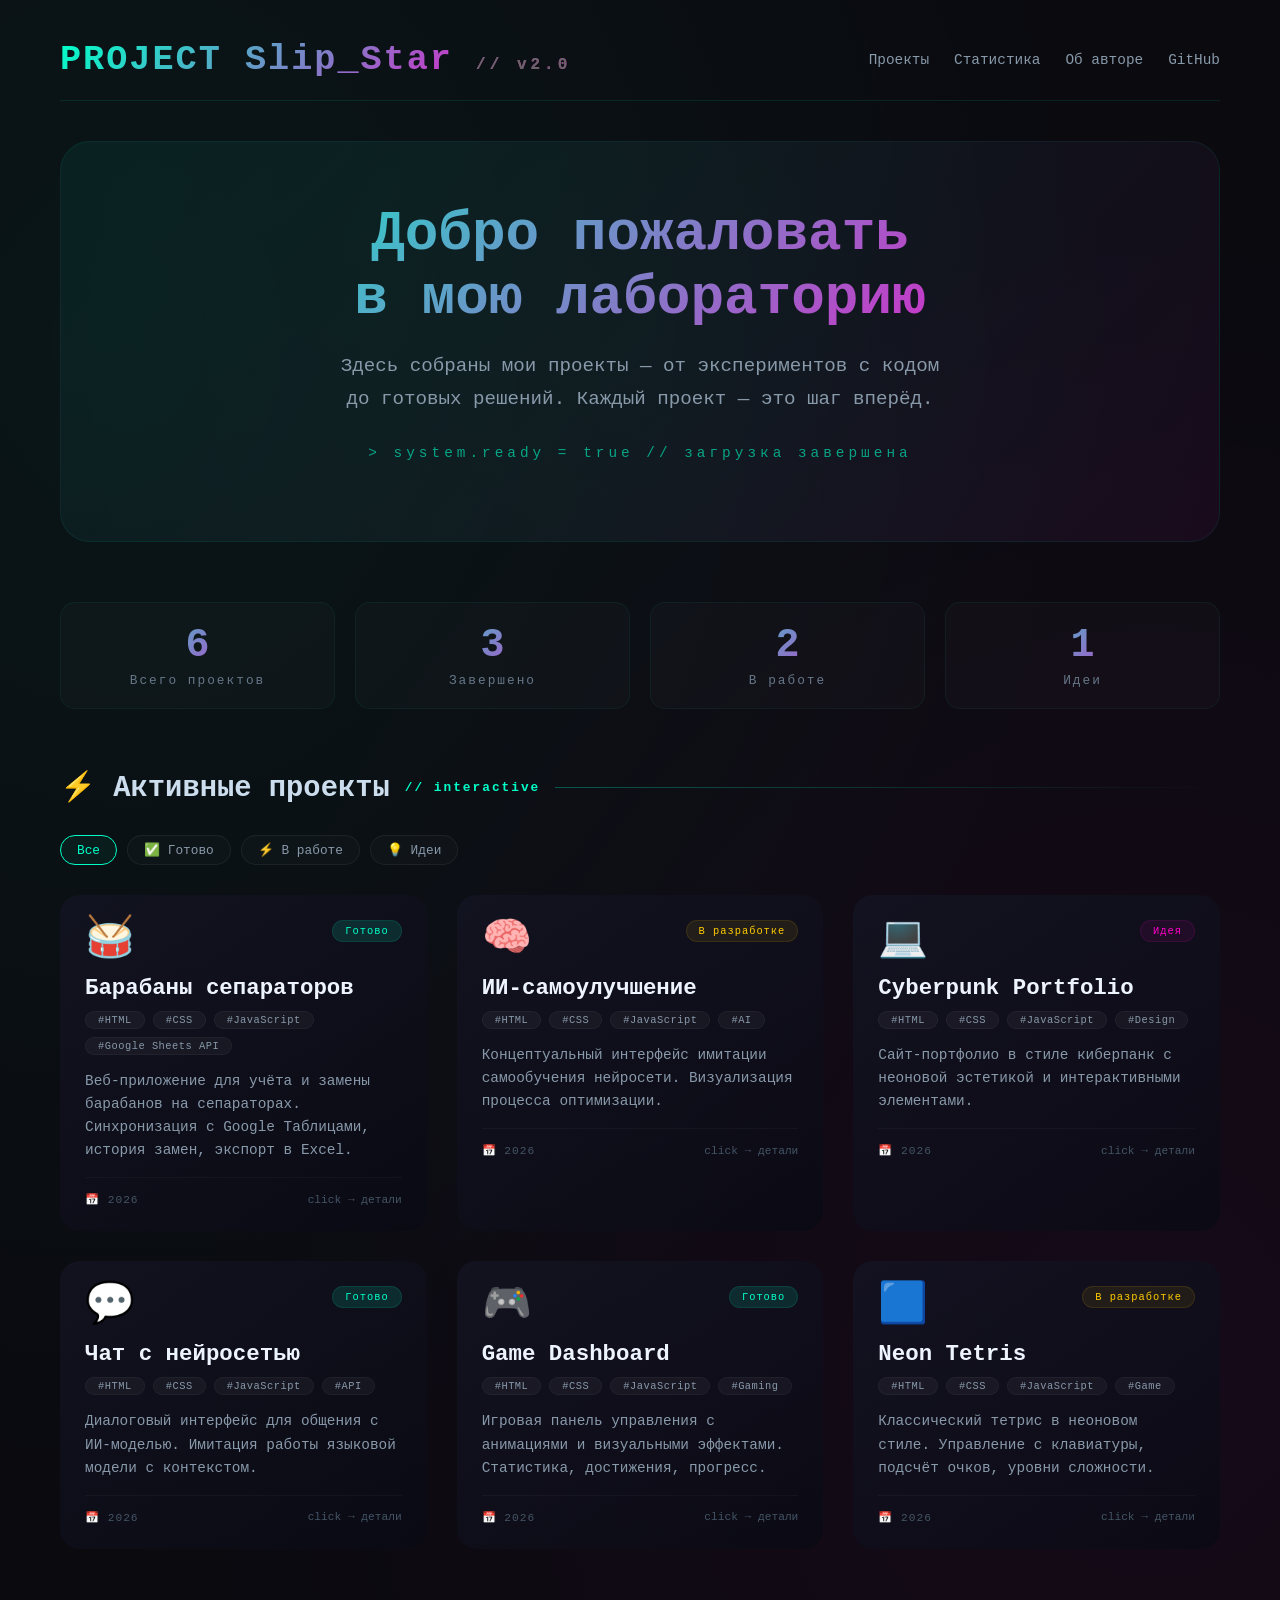
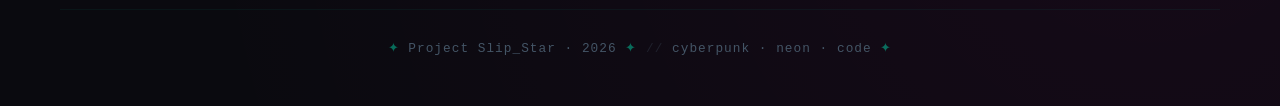
==== index.html @ 99666a61 "Project" ====
<!DOCTYPE html>
<html lang="ru">
<head>
    <meta charset="UTF-8">
    <meta name="viewport" content="width=device-width, initial-scale=1.0">
    <title>Project Slip_Star</title>
    <link rel="stylesheet" href="style.css">
</head>
<body>

    <div class="container">
        <!-- ===== ШАПКА ===== -->
        <header class="header">
            <div class="logo">
                PROJECT Slip_Star
                <span>// v2.0</span>
            </div>
            <nav class="nav">
                <a href="#projects">Проекты</a>
                <a href="#stats">Статистика</a>
                <a href="about.html">Об авторе</a>
                <a href="https://github.com/DmitryErosh" target="_blank" rel="noopener noreferrer">GitHub</a>
            </nav>
        </header>

        <!-- ===== ГЕРОЙ ===== -->
        <section class="hero">
            <h1>Добро пожаловать<br>в мою лабораторию</h1>
            <p>Здесь собраны мои проекты — от экспериментов с кодом до готовых решений. Каждый проект — это шаг вперёд.</p>
            <div class="glitch-text">system.ready = true // загрузка завершена</div>
        </section>

        <!-- ===== СТАТИСТИКА ===== -->
        <div class="stats" id="stats">
            <div class="stat-item">
                <div class="number" id="projectCount">0</div>
                <div class="label">Всего проектов</div>
            </div>
            <div class="stat-item">
                <div class="number" id="doneCount">0</div>
                <div class="label">Завершено</div>
            </div>
            <div class="stat-item">
                <div class="number" id="wipCount">0</div>
                <div class="label">В работе</div>
            </div>
            <div class="stat-item">
                <div class="number" id="ideaCount">0</div>
                <div class="label">Идеи</div>
            </div>
        </div>

        <!-- ===== ПРОЕКТЫ ===== -->
        <div id="projects">
            <h2 class="section-title">
                <span>⚡ Активные проекты</span>
                <span class="accent">// interactive</span>
            </h2>

            <!-- ===== ФИЛЬТРЫ ===== -->
            <div class="filters" id="filterContainer">
                <button class="filter-btn active" data-filter="all">Все</button>
                <button class="filter-btn" data-filter="done">✅ Готово</button>
                <button class="filter-btn" data-filter="wip">⚡ В работе</button>
                <button class="filter-btn" data-filter="idea">💡 Идеи</button>
            </div>

            <div class="projects-grid" id="projectsGrid">
                <!-- Карточки будут сгенерированы через JavaScript -->
            </div>
        </div>

        <!-- ===== ПОДВАЛ ===== -->
        <footer class="footer">
            <p>
                <span class="glow">✦</span> Project Slip_Star · 2026 
                <span class="glow">✦</span> 
                <span style="opacity:0.3;">//</span> 
                cyberpunk · neon · code 
                <span class="glow">✦</span>
            </p>
        </footer>
    </div>

    <!-- ===== МОДАЛЬНОЕ ОКНО ===== -->
    <div class="modal-overlay" id="modalOverlay">
        <div class="modal-box" role="dialog" aria-modal="true" aria-labelledby="modalTitle" aria-describedby="modalDesc">
            <button class="close-btn" id="modalCloseBtn" aria-label="Закрыть">✕</button>
            <div class="modal-icon" id="modalIcon">🚀</div>
            <h2 id="modalTitle">Название проекта</h2>
            <div class="modal-desc" id="modalDesc">Описание проекта</div>
            <div class="modal-details" id="modalDetails">
                <div class="detail-row"><span class="label">Статус</span><span class="value" id="modalStatus">—</span></div>
                <div class="detail-row"><span class="label">Теги</span><span class="value" id="modalTags">—</span></div>
                <div class="detail-row"><span class="label">Дата</span><span class="value" id="modalDate">—</span></div>
            </div>
            <a href="#" class="modal-link disabled" id="modalLink" aria-disabled="true">В разработке →</a>
        </div>
    </div>

    <script>
        // ===== ДАННЫЕ ПРОЕКТОВ =====
        const projects = [{
            id: 1,
            title: "Барабаны сепараторов",
            icon: "🥁",
            status: "done",
            statusText: "Готово",
            tags: ["HTML", "CSS", "JavaScript", "Google Sheets API"],
            desc: "Веб-приложение для учёта и замены барабанов на сепараторах. Синхронизация с Google Таблицами, история замен, экспорт в Excel.",
            fullDesc: "Полноценное приложение для промышленного учёта. Автоматическая синхронизация с облачным хранилищем, удобный интерфейс для замены комплектующих, ведение истории всех операций. Подходит для использования на производстве.",
            date: "2026",
            link: "https://dmitryerosh.github.io/Seporator/"
        }, {
            id: 2,
            title: "ИИ-самоулучшение",
            icon: "🧠",
            status: "wip",
            statusText: "В разработке",
            tags: ["HTML", "CSS", "JavaScript", "AI"],
            desc: "Концептуальный интерфейс имитации самообучения нейросети. Визуализация процесса оптимизации.",
            fullDesc: "Демонстрационный проект, показывающий, как может выглядеть интерфейс для самообучающейся системы. Включает визуализацию метрик, лог событий и имитацию циклов улучшения.",
            date: "2026",
            link: "#"
        }, {
            id: 3,
            title: "Cyberpunk Portfolio",
            icon: "💻",
            status: "idea",
            statusText: "Идея",
            tags: ["HTML", "CSS", "JavaScript", "Design"],
            desc: "Сайт-портфолио в стиле киберпанк с неоновой эстетикой и интерактивными элементами.",
            fullDesc: "Экспериментальный дизайн-проект. Сочетание тёмной темы, неоновых градиентов, анимированных элементов и игровой эстетики. Исследование возможностей CSS и анимаций.",
            date: "2026",
            link: "#"
        }, {
            id: 4,
            title: "Чат с нейросетью",
            icon: "💬",
            status: "done",
            statusText: "Готово",
            tags: ["HTML", "CSS", "JavaScript", "API"],
            desc: "Диалоговый интерфейс для общения с ИИ-моделью. Имитация работы языковой модели с контекстом.",
            fullDesc: "Интерактивный чат, который имитирует работу языковой модели. Учитывает контекст диалога, имеет стильный интерфейс и визуализацию процесса 'мышления' нейросети.",
            date: "2026",
            link: "#"
        }, {
            id: 5,
            title: "Game Dashboard",
            icon: "🎮",
            status: "done",
            statusText: "Готово",
            tags: ["HTML", "CSS", "JavaScript", "Gaming"],
            desc: "Игровая панель управления с анимациями и визуальными эффектами. Статистика, достижения, прогресс.",
            fullDesc: "Проект по созданию красивого игрового дашборда. Включает анимированные графики, виджеты достижений, систему уровней и визуальные эффекты. Планируется интеграция с игровыми API. На базе ИИ.",
            date: "2026",
            link: "game.html"
        }, {
            id: 6,
            title: "Neon Tetris",
            icon: "🟦",
            status: "wip",
            statusText: "В разработке",
            tags: ["HTML", "CSS", "JavaScript", "Game"],
            desc: "Классический тетрис в неоновом стиле. Управление с клавиатуры, подсчёт очков, уровни сложности.",
            fullDesc: "Переосмысление классической игры в стиле киберпанк. Неоновая графика, пульсирующие блоки, динамическая подсветка. Игра включает систему очков, уровни сложности и сохранение рекордов.",
            date: "2026",
            link: "#"
        }];

        // ===== ПОЛУЧАЕМ ВСЕ ТЕГИ =====
        const allTags = [...new Set(projects.flatMap(p => p.tags))];

        // ===== СОСТОЯНИЕ СТАТИСТИКИ =====
        function updateStats() {
            const total = projects.length;
            const done = projects.filter(p => p.status === 'done').length;
            const wip = projects.filter(p => p.status === 'wip').length;
            const idea = projects.filter(p => p.status === 'idea').length;

            document.getElementById('projectCount').textContent = total;
            document.getElementById('doneCount').textContent = done;
            document.getElementById('wipCount').textContent = wip;
            document.getElementById('ideaCount').textContent = idea;
        }

        // ===== ФИЛЬТРАЦИЯ =====
        let currentFilter = 'all';

        function filterProjects(filter) {
            currentFilter = filter;
            
            // Обновляем активную кнопку
            document.querySelectorAll('.filter-btn').forEach(btn => {
                btn.classList.toggle('active', btn.dataset.filter === filter);
            });

            // Показываем/скрываем карточки с анимацией
            const cards = document.querySelectorAll('.project-card');
            cards.forEach((card, index) => {
                const projectId = parseInt(card.dataset.id);
                const project = projects.find(p => p.id === projectId);
                
                if (!project) return;

                const matches = filter === 'all' || project.status === filter;
                
                if (matches) {
                    card.style.display = 'block';
                    // Добавляем задержку для последовательной анимации
                    setTimeout(() => {
                        card.classList.add('visible');
                    }, index * 50);
                } else {
                    card.classList.remove('visible');
                    card.style.display = 'none';
                }
            });
        }

        // ===== РЕНДЕР КАРТОЧЕК =====
        function renderProjects() {
            const grid = document.getElementById('projectsGrid');
            grid.innerHTML = '';

            projects.forEach(project => {
                const card = document.createElement('div');
                card.className = 'project-card';
                card.dataset.id = project.id;

                const statusClass = project.status === 'done' ? 'done' : 
                                   project.status === 'wip' ? 'wip' : 'idea';

                card.innerHTML = `
                    <div class="card-header">
                        <span class="project-icon">${project.icon}</span>
                        <span class="project-status ${statusClass}">${project.statusText}</span>
                    </div>
                    <h3>${project.title}</h3>
                    <div class="project-tags">
                        ${project.tags.map(tag => `<span class="tag">#${tag}</span>`).join('')}
                    </div>
                    <p>${project.desc}</p>
                    <div class="card-footer">
                        <span class="project-date">📅 ${project.date}</span>
                        <span style="color:#445566; font-size:0.7rem;">click → детали</span>
                    </div>
                `;

                card.addEventListener('click', () => openModal(project.id));

                grid.appendChild(card);
            });

            // Применяем фильтр после рендера
            filterProjects('all');
        }

        // ===== АНИМАЦИЯ ПРИ ПРОКРУТКЕ (Intersection Observer) =====
        function setupIntersectionObserver() {
            const cards = document.querySelectorAll('.project-card');
            
            const observer = new IntersectionObserver((entries) => {
                entries.forEach(entry => {
                    if (entry.isIntersecting) {
                        entry.target.classList.add('visible');
                    }
                });
            }, {
                threshold: 0.1,
                rootMargin: '0px 0px -50px 0px'
            });

            cards.forEach(card => {
                observer.observe(card);
            });
        }

        // ===== МОДАЛЬНОЕ ОКНО =====
        function openModal(id) {
            const project = projects.find(p => p.id === id);
            if (!project) return;

            document.getElementById('modalIcon').textContent = project.icon;
            document.getElementById('modalTitle').textContent = project.title;
            document.getElementById('modalDesc').textContent = project.fullDesc || project.desc;
            document.getElementById('modalStatus').textContent = project.statusText;
            document.getElementById('modalTags').textContent = project.tags.join(' · ');
            document.getElementById('modalDate').textContent = project.date;
            document.getElementById('modalLink').href = project.link;
            document.getElementById('modalLink').textContent = project.link !== '#' ? 'Посмотреть проект →' : 'В разработке →';
            document.getElementById('modalLink').classList.toggle('disabled', project.link === '#');

            document.getElementById('modalOverlay').classList.add('active');
            document.body.style.overflow = 'hidden';
        }

        function closeModal() {
            document.getElementById('modalOverlay').classList.remove('active');
            document.body.style.overflow = '';
        }

        // ===== СОБЫТИЯ =====
        document.getElementById('modalCloseBtn').addEventListener('click', closeModal);
        document.getElementById('modalOverlay').addEventListener('click', (e) => {
            if (e.target === document.getElementById('modalOverlay')) {
                closeModal();
            }
        });

        document.addEventListener('keydown', (e) => {
            if (e.key === 'Escape') closeModal();
        });

        // Фильтры
        document.querySelectorAll('.filter-btn').forEach(btn => {
            btn.addEventListener('click', () => {
                filterProjects(btn.dataset.filter);
                // Запускаем observer заново для новых карточек
                setTimeout(setupIntersectionObserver, 100);
            });
        });

        // ===== ЗАПУСК =====
        updateStats();
        renderProjects();
        setTimeout(setupIntersectionObserver, 200);

        // Консольное приветствие
        console.log('%c✦ Project Slip_Star v2.0 ✦', 'font-size:20px; font-weight:bold; color:#00ffc8;');
        console.log('%cСайт-портфолио с фильтрацией и анимацией появления.', 'color:#8899aa;');
        console.log('%cДоступные теги:', 'color:#667788;', allTags.join(', '));
    </script>

</body>
</html>
---- style.css ----
/* ===== ГЛОБАЛЬНЫЕ СТИЛИ ===== */
* {
    margin: 0;
    padding: 0;
    box-sizing: border-box;
}

html {
    scroll-behavior: smooth;
}

body {
    font-family: 'Segoe UI', 'Courier New', monospace;
    background: #0a0a0f;
    color: #e0e0e0;
    min-height: 100vh;
    background-image: 
        radial-gradient(ellipse at 10% 20%, rgba(0, 255, 200, 0.05) 0%, transparent 60%),
        radial-gradient(ellipse at 90% 80%, rgba(255, 0, 200, 0.05) 0%, transparent 60%);
    /* Убрал лишний градиент для производительности */
}

/* ===== СКРОЛЛБАР ===== */
::-webkit-scrollbar { width: 6px; }
::-webkit-scrollbar-track { background: #0a0a0f; }
::-webkit-scrollbar-thumb { background: #00ffc8; border-radius: 4px; }

/* ===== КОНТЕЙНЕР ===== */
.container {
    max-width: 1200px;
    margin: 0 auto;
    padding: 20px;
}

/* ===== ШАПКА ===== */
.header {
    display: flex;
    justify-content: space-between;
    align-items: center;
    padding: 20px 0;
    border-bottom: 1px solid rgba(0, 255, 200, 0.1);
    margin-bottom: 40px;
    flex-wrap: wrap;
    gap: 15px;
}

.logo {
    font-size: 2.2rem;
    font-weight: 700;
    background: linear-gradient(135deg, #00ffc8, #ff00c8);
    -webkit-background-clip: text;
    -webkit-text-fill-color: transparent;
    letter-spacing: 2px;
}

.logo span {
    font-size: 1rem;
    -webkit-text-fill-color: #666;
    background: none;
    letter-spacing: 4px;
}

.nav {
    display: flex;
    gap: 25px;
    flex-wrap: wrap;
}

.nav a {
    color: #8899aa;
    text-decoration: none;
    font-size: 0.9rem;
    transition: 0.3s;
    position: relative;
    padding: 5px 0;
}

.nav a::after {
    content: '';
    position: absolute;
    bottom: 0;
    left: 0;
    width: 0;
    height: 2px;
    background: linear-gradient(90deg, #00ffc8, #ff00c8);
    transition: 0.3s;
}

.nav a:hover {
    color: #00ffc8;
}

.nav a:hover::after {
    width: 100%;
}

/* ===== ГЕРОЙ-СЕКЦИЯ ===== */
.hero {
    text-align: center;
    padding: 60px 20px 80px;
    background: linear-gradient(135deg, rgba(0, 255, 200, 0.05), rgba(255, 0, 200, 0.05));
    border-radius: 30px;
    border: 1px solid rgba(0, 255, 200, 0.08);
    margin-bottom: 60px;
    position: relative;
    overflow: hidden;
}

.hero::before {
    content: '';
    position: absolute;
    top: -50%;
    left: -50%;
    width: 200%;
    height: 200%;
    background: radial-gradient(circle at center, rgba(0, 255, 200, 0.03) 0%, transparent 70%);
    animation: rotate 20s linear infinite;
}

@keyframes rotate {
    0% { transform: rotate(0deg); }
    100% { transform: rotate(360deg); }
}

.hero h1 {
    font-size: 3.5rem;
    font-weight: 700;
    background: linear-gradient(135deg, #00ffc8, #ff00c8);
    -webkit-background-clip: text;
    -webkit-text-fill-color: transparent;
    margin-bottom: 20px;
    position: relative;
}

.hero p {
    font-size: 1.2rem;
    color: #8899aa;
    max-width: 600px;
    margin: 0 auto 30px;
    position: relative;
    line-height: 1.7;
}

.hero .glitch-text {
    font-family: 'Courier New', monospace;
    font-size: 0.9rem;
    color: #00ffc8;
    letter-spacing: 4px;
    opacity: 0.6;
    position: relative;
}

.hero .glitch-text::before {
    content: '> ';
}

/* ===== СТАТИСТИКА ===== */
.stats {
    display: grid;
    grid-template-columns: repeat(auto-fit, minmax(180px, 1fr));
    gap: 20px;
    margin-bottom: 60px;
}

.stat-item {
    background: rgba(255, 255, 255, 0.02);
    border: 1px solid rgba(0, 255, 200, 0.06);
    border-radius: 15px;
    padding: 20px;
    text-align: center;
    transition: 0.3s;
}

.stat-item:hover {
    border-color: rgba(0, 255, 200, 0.2);
    transform: translateY(-3px);
}

.stat-item .number {
    font-size: 2.5rem;
    font-weight: 700;
    background: linear-gradient(135deg, #00ffc8, #ff00c8);
    -webkit-background-clip: text;
    -webkit-text-fill-color: transparent;
}

.stat-item .label {
    font-size: 0.8rem;
    color: #667788;
    margin-top: 5px;
    letter-spacing: 2px;
}

/* ===== ЗАГОЛОВОК СЕКЦИИ ===== */
.section-title {
    font-size: 1.8rem;
    margin-bottom: 30px;
    display: flex;
    align-items: center;
    gap: 15px;
    color: #ccddee;
    flex-wrap: wrap;
}

.section-title::after {
    content: '';
    flex: 1;
    height: 1px;
    background: linear-gradient(90deg, rgba(0, 255, 200, 0.3), transparent);
}

.section-title .accent {
    color: #00ffc8;
    font-size: 0.8rem;
    letter-spacing: 2px;
}

/* ===== ФИЛЬТРЫ ===== */
.filters {
    display: flex;
    gap: 10px;
    flex-wrap: wrap;
    margin-bottom: 30px;
}

.filter-btn {
    padding: 6px 16px;
    border: 1px solid rgba(255, 255, 255, 0.06);
    border-radius: 30px;
    background: rgba(255, 255, 255, 0.02);
    color: #8899aa;
    cursor: pointer;
    transition: 0.3s;
    font-size: 0.8rem;
    font-family: inherit;
}

.filter-btn:hover {
    border-color: rgba(0, 255, 200, 0.2);
    color: #ccddee;
}

.filter-btn.active {
    border-color: #00ffc8;
    color: #00ffc8;
    background: rgba(0, 255, 200, 0.05);
}

/* ===== СЕТКА ПРОЕКТОВ ===== */
.projects-grid {
    display: grid;
    grid-template-columns: repeat(auto-fit, minmax(320px, 1fr));
    gap: 30px;
    margin-bottom: 60px;
}

/* ===== КАРТОЧКА ПРОЕКТА (оптимизированная) ===== */
.project-card {
    display: block;
    width: 100%;
    background: linear-gradient(145deg, rgba(20, 20, 35, 0.8), rgba(10, 10, 20, 0.9));
    border: 1px solid rgba(0, 255, 200, 0.06);
    border-radius: 20px;
    padding: 25px;
    transition: transform 0.3s ease, border-color 0.3s ease, box-shadow 0.3s ease;
    cursor: pointer;
    text-align: left;
    color: inherit;
    font: inherit;
    border: none;
    background-color: transparent;
    appearance: none;
    opacity: 0;
    transform: translateY(20px);
    transition: opacity 0.5s ease, transform 0.5s ease, border-color 0.3s ease, box-shadow 0.3s ease;
}

.project-card.visible {
    opacity: 1;
    transform: translateY(0);
}

.project-card:hover {
    transform: translateY(-6px) scale(1.01);
    border-color: rgba(0, 255, 200, 0.15);
    box-shadow: 0 20px 40px rgba(0, 0, 0, 0.5);
}

.project-card .card-header {
    display: flex;
    justify-content: space-between;
    align-items: flex-start;
    margin-bottom: 15px;
}

.project-card .card-header .project-icon {
    font-size: 2.5rem;
    line-height: 1;
}

.project-card .card-header .project-status {
    font-size: 0.65rem;
    padding: 4px 12px;
    border-radius: 20px;
    background: rgba(0, 255, 200, 0.08);
    color: #00ffc8;
    border: 1px solid rgba(0, 255, 200, 0.1);
    letter-spacing: 1px;
}

.project-card .card-header .project-status.done {
    background: rgba(0, 255, 200, 0.12);
    color: #00ffc8;
}

.project-card .card-header .project-status.wip {
    background: rgba(255, 200, 0, 0.08);
    color: #ffcc00;
    border-color: rgba(255, 200, 0, 0.1);
}

.project-card .card-header .project-status.idea {
    background: rgba(255, 0, 200, 0.08);
    color: #ff00c8;
    border-color: rgba(255, 0, 200, 0.1);
}

.project-card h3 {
    font-size: 1.4rem;
    margin-bottom: 10px;
    color: #eef4ff;
    font-weight: 600;
}

.project-card .project-tags {
    display: flex;
    flex-wrap: wrap;
    gap: 8px;
    margin-bottom: 15px;
}

.project-card .project-tags .tag {
    font-size: 0.65rem;
    padding: 2px 12px;
    border-radius: 12px;
    background: rgba(255, 255, 255, 0.04);
    color: #8899aa;
    border: 1px solid rgba(255, 255, 255, 0.04);
    letter-spacing: 0.5px;
}

.project-card .project-tags .tag:hover {
    color: #00ffc8;
    border-color: rgba(0, 255, 200, 0.1);
}

.project-card p {
    color: #8899aa;
    font-size: 0.9rem;
    line-height: 1.6;
    margin-bottom: 15px;
}

.project-card .card-footer {
    display: flex;
    justify-content: space-between;
    align-items: center;
    border-top: 1px solid rgba(255, 255, 255, 0.03);
    padding-top: 15px;
}

.project-card .card-footer .project-date {
    font-size: 0.7rem;
    color: #445566;
    letter-spacing: 1px;
}

/* ===== МОДАЛЬНОЕ ОКНО ===== */
.modal-overlay {
    display: none;
    position: fixed;
    top: 0;
    left: 0;
    width: 100%;
    height: 100%;
    background: rgba(0, 0, 0, 0.85);
    backdrop-filter: blur(8px);
    z-index: 1000;
    justify-content: center;
    align-items: center;
    padding: 20px;
}

.modal-overlay.active {
    display: flex;
    animation: fadeIn 0.25s ease;
}

@keyframes fadeIn {
    0% { opacity: 0; transform: scale(0.96); }
    100% { opacity: 1; transform: scale(1); }
}

.modal-box {
    background: linear-gradient(145deg, #1a1a2e, #0f0f1a);
    border: 1px solid rgba(0, 255, 200, 0.1);
    border-radius: 30px;
    max-width: 600px;
    width: 100%;
    padding: 35px;
    position: relative;
    max-height: 90vh;
    overflow-y: auto;
}

.modal-box .close-btn {
    position: absolute;
    top: 15px;
    right: 20px;
    font-size: 1.8rem;
    color: #667788;
    cursor: pointer;
    transition: 0.3s;
    background: none;
    border: none;
}

.modal-box .close-btn:hover {
    color: #ff00c8;
    transform: rotate(90deg);
}

.modal-box .modal-icon {
    font-size: 3rem;
    margin-bottom: 15px;
}

.modal-box h2 {
    font-size: 2rem;
    margin-bottom: 15px;
    background: linear-gradient(135deg, #00ffc8, #ff00c8);
    -webkit-background-clip: text;
    -webkit-text-fill-color: transparent;
}

.modal-box .modal-desc {
    color: #8899aa;
    line-height: 1.8;
    margin-bottom: 20px;
}

.modal-box .modal-details {
    background: rgba(255, 255, 255, 0.02);
    border-radius: 15px;
    padding: 20px;
    margin-bottom: 20px;
}

.modal-box .modal-details .detail-row {
    display: flex;
    justify-content: space-between;
    padding: 8px 0;
    border-bottom: 1px solid rgba(255, 255, 255, 0.03);
    font-size: 0.9rem;
}

.modal-box .modal-details .detail-row:last-child {
    border-bottom: none;
}

.modal-box .modal-details .detail-row .label {
    color: #667788;
}

.modal-box .modal-details .detail-row .value {
    color: #ccddee;
}

.modal-box .modal-link {
    display: inline-block;
    padding: 12px 30px;
    background: linear-gradient(135deg, #00ffc8, #00ccaa);
    color: #0a0a0f;
    text-decoration: none;
    border-radius: 30px;
    font-weight: 600;
    transition: 0.3s;
}

.modal-box .modal-link:hover {
    transform: scale(1.05);
    box-shadow: 0 0 30px rgba(0, 255, 200, 0.3);
}

.modal-box .modal-link.disabled {
    opacity: 0.55;
    pointer-events: none;
    cursor: default;
}

/* ===== АВАТАР ===== */
.avatar-img {
    width: 120px;
    height: 120px;
    border-radius: 50%;
    object-fit: cover;
    border: 3px solid #00ffc8;
    box-shadow: 0 0 30px rgba(0, 255, 200, 0.2);
    margin-bottom: 20px;
    transition: 0.3s;
    position: relative;
    z-index: 1;
}

.avatar-img:hover {
    transform: scale(1.05);
    box-shadow: 0 0 50px rgba(0, 255, 200, 0.3);
}

/* ===== ПОДВАЛ ===== */
.footer {
    border-top: 1px solid rgba(0, 255, 200, 0.05);
    padding: 30px 0;
    text-align: center;
    color: #445566;
    font-size: 0.8rem;
    letter-spacing: 1px;
}

.footer .glow {
    color: #00ffc8;
    opacity: 0.4;
}

/* ===== АДАПТИВНОСТЬ ===== */
@media (max-width: 768px) {
    .logo { font-size: 1.6rem; }
    .hero h1 { font-size: 2.2rem; }
    .hero { padding: 40px 15px 50px; }
    .projects-grid { grid-template-columns: 1fr; }
    .modal-box { padding: 25px; }
    .header { flex-direction: column; align-items: flex-start; }
    .filters { justify-content: center; }
    .nav { gap: 15px; }
}

@media (max-width: 480px) {
    .hero h1 { font-size: 1.8rem; }
    .stat-item .number { font-size: 1.8rem; }
    .project-card { padding: 20px; }
    .section-title { font-size: 1.4rem; }
}
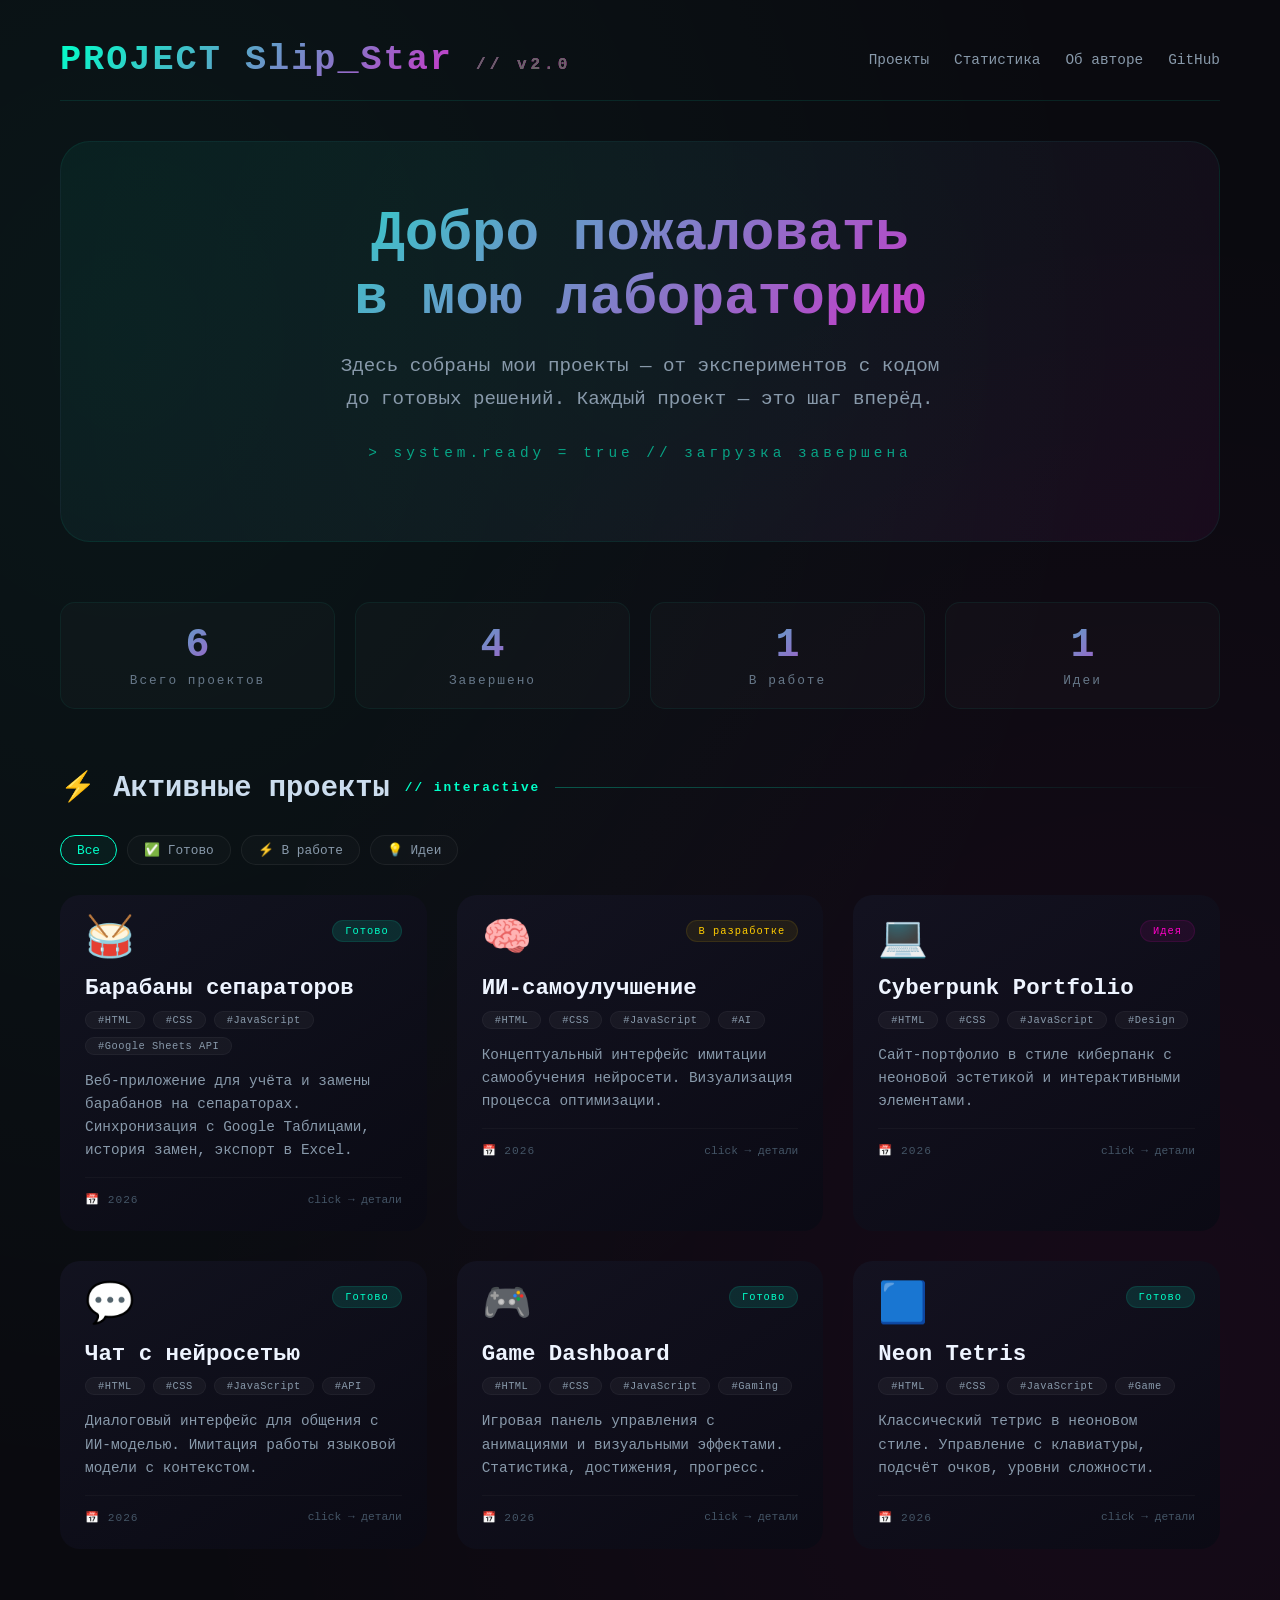
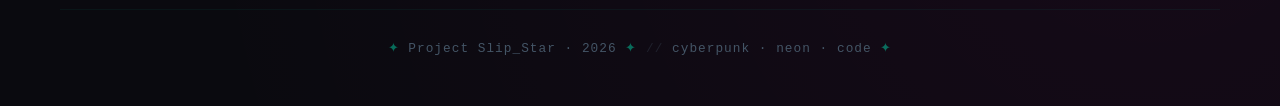
==== commit 90218779: "Update status and statusText for Neon Tetris" ====
--- a/index.html
+++ b/index.html
@@ -143,7 +143,7 @@
             desc: "Диалоговый интерфейс для общения с ИИ-моделью. Имитация работы языковой модели с контекстом.",
             fullDesc: "Интерактивный чат, который имитирует работу языковой модели. Учитывает контекст диалога, имеет стильный интерфейс и визуализацию процесса 'мышления' нейросети.",
             date: "2026",
-            link: "#"
+            link: "chatai.html"
         }, {
             id: 5,
             title: "Game Dashboard",
@@ -159,13 +159,13 @@
             id: 6,
             title: "Neon Tetris",
             icon: "🟦",
-            status: "wip",
-            statusText: "В разработке",
+            status: "done",
+            statusText: "Готово",
             tags: ["HTML", "CSS", "JavaScript", "Game"],
             desc: "Классический тетрис в неоновом стиле. Управление с клавиатуры, подсчёт очков, уровни сложности.",
             fullDesc: "Переосмысление классической игры в стиле киберпанк. Неоновая графика, пульсирующие блоки, динамическая подсветка. Игра включает систему очков, уровни сложности и сохранение рекордов.",
             date: "2026",
-            link: "#"
+            link: "neon-tetris.html"
         }];
 
         // ===== ПОЛУЧАЕМ ВСЕ ТЕГИ =====
@@ -333,4 +333,4 @@
     </script>
 
 </body>
-</html>+</html>
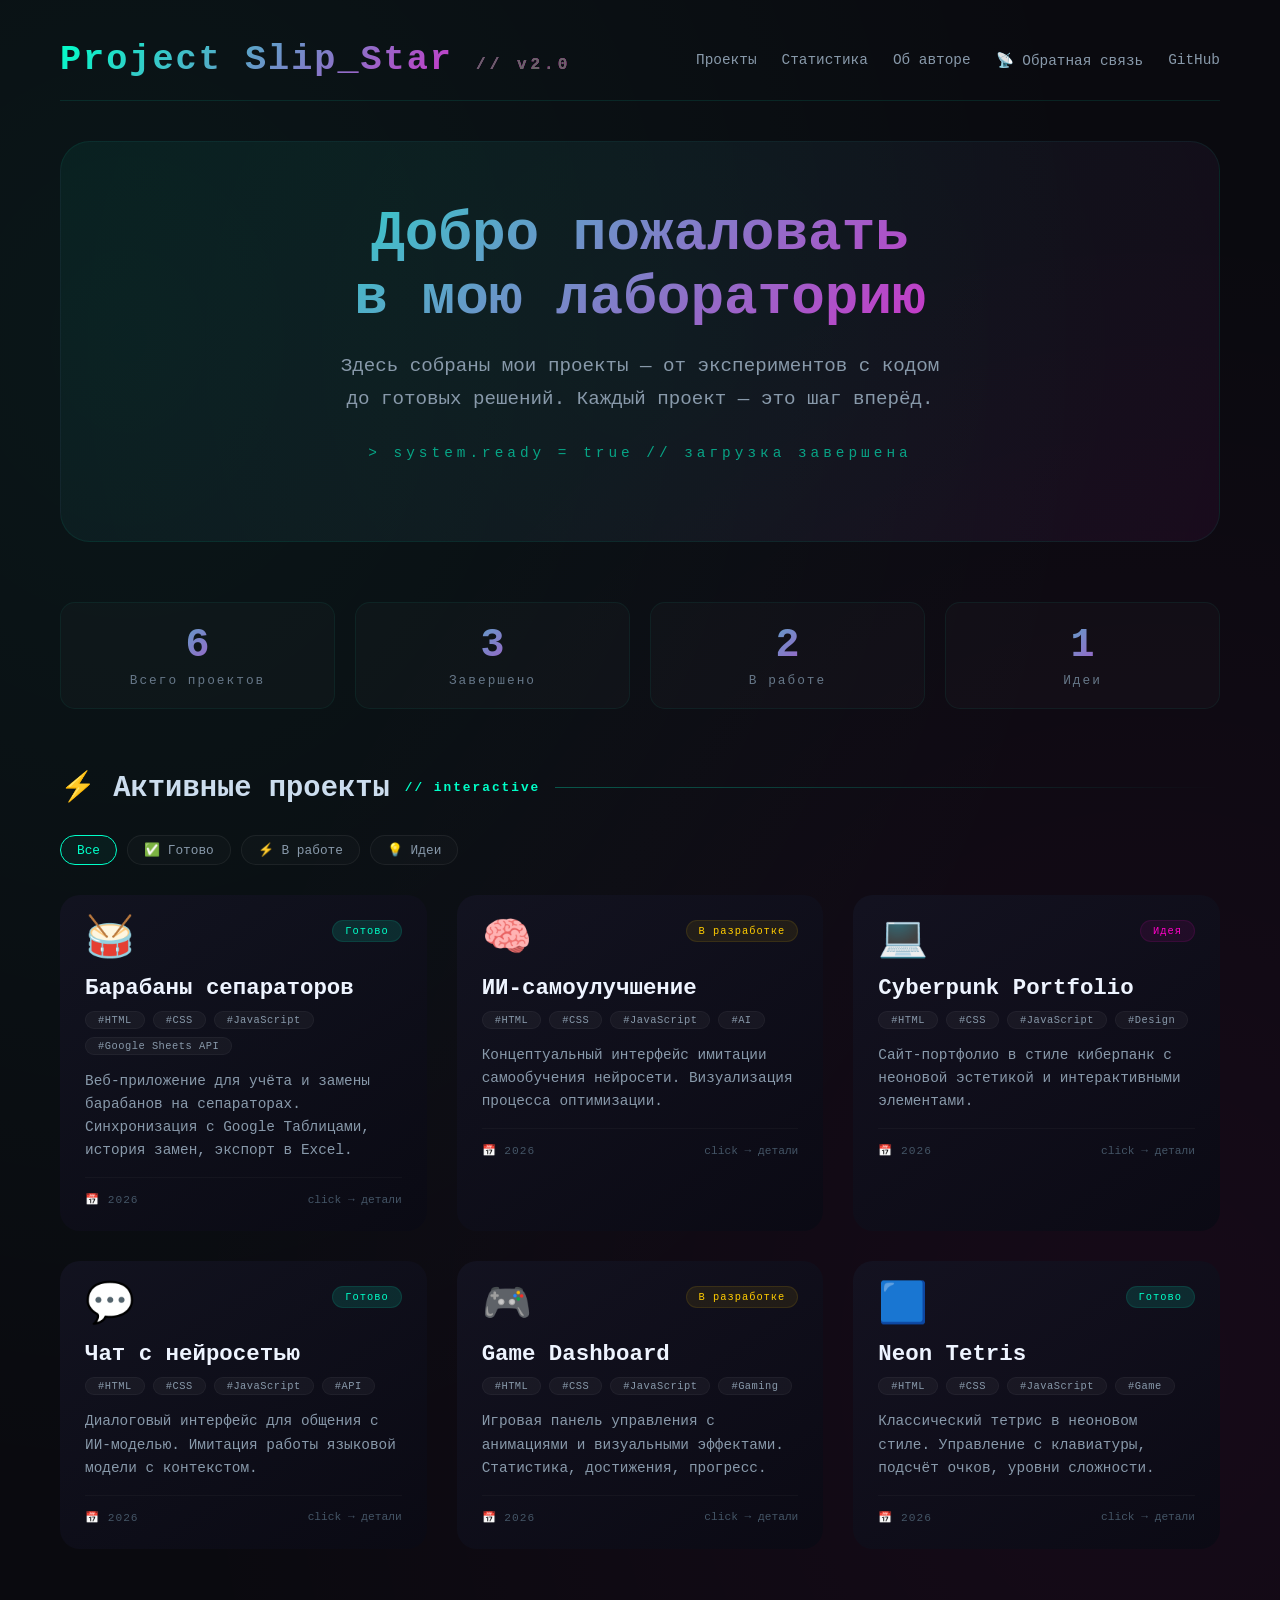
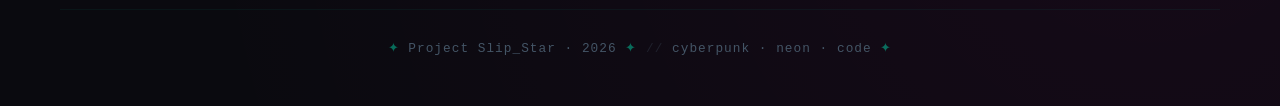
==== commit 8ed4060c: "Update index.html" ====
--- a/index.html
+++ b/index.html
@@ -3,49 +3,70 @@
 <head>
     <meta charset="UTF-8">
     <meta name="viewport" content="width=device-width, initial-scale=1.0">
-    <title>Project Slip_Star</title>
+    
+    <!-- ===== SEO И МЕТА ===== -->
+    <title>Slip_Star · Проекты в стиле киберпанк</title>
+    <meta name="description" content="Портфолио разработчика Slip_Star. Проекты в стиле киберпанк: веб-приложения, игры, ИИ-интерфейсы. Интерактивные демо и исходный код.">
+    <meta name="keywords" content="портфолио разработчика, киберпанк, веб-разработка, игры, ИИ, JavaScript, HTML, CSS">
+    <meta name="author" content="Slip_Star">
+    <meta name="robots" content="index, follow">
+    
+    <!-- Open Graph / Facebook -->
+    <meta property="og:type" content="website">
+    <meta property="og:url" content="https://dmitryerosh.github.io/Seporator/">
+    <meta property="og:title" content="Slip_Star · Проекты в стиле киберпанк">
+    <meta property="og:description" content="Портфолио разработчика Slip_Star. Проекты в стиле киберпанк: веб-приложения, игры, ИИ-интерфейсы.">
+    <meta property="og:image" content="https://dmitryerosh.github.io/Seporator/og-image.jpg">
+    
+    <!-- Twitter -->
+    <meta name="twitter:card" content="summary_large_image">
+    <meta name="twitter:title" content="Slip_Star · Проекты в стиле киберпанк">
+    <meta name="twitter:description" content="Портфолио разработчика с проектами в стиле киберпанк.">
+    
+    <link rel="icon" href="data:image/svg+xml,<svg xmlns='http://www.w3.org/2000/svg' viewBox='0 0 100 100'><text y='.9em' font-size='90'>✨</text></svg>">
     <link rel="stylesheet" href="style.css">
 </head>
 <body>
 
     <div class="container">
         <!-- ===== ШАПКА ===== -->
-        <header class="header">
-            <div class="logo">
-                PROJECT Slip_Star
+        <header class="header" role="banner">
+            <div class="logo" aria-label="Project Slip Star">
+                Project Slip_Star
                 <span>// v2.0</span>
             </div>
-            <nav class="nav">
+            <nav class="nav" role="navigation" aria-label="Основная навигация">
                 <a href="#projects">Проекты</a>
                 <a href="#stats">Статистика</a>
                 <a href="about.html">Об авторе</a>
-                <a href="https://github.com/DmitryErosh" target="_blank" rel="noopener noreferrer">GitHub</a>
+                <a href="feedback.html">📡 Обратная связь</a>
+                <a href="https://github.com/DmitryErosh" target="_blank" rel="noopener noreferrer" aria-label="GitHub профиль">GitHub</a>
             </nav>
         </header>
 
         <!-- ===== ГЕРОЙ ===== -->
-        <section class="hero">
-            <h1>Добро пожаловать<br>в мою лабораторию</h1>
+        <section class="hero" aria-labelledby="hero-title">
+            <h1 id="hero-title">Добро пожаловать<br>в мою лабораторию</h1>
             <p>Здесь собраны мои проекты — от экспериментов с кодом до готовых решений. Каждый проект — это шаг вперёд.</p>
-            <div class="glitch-text">system.ready = true // загрузка завершена</div>
+            <div class="glitch-text" role="status" aria-live="polite">system.ready = true // загрузка завершена</div>
         </section>
 
-        <!-- ===== СТАТИСТИКА ===== -->
-        <div class="stats" id="stats">
-            <div class="stat-item">
-                <div class="number" id="projectCount">0</div>
+        <!-- ===== СТАТИСТИКА (динамическая) ===== -->
+        <div class="stats" id="stats" role="region" aria-label="Статистика проектов">
+            <div class="stat-item" role="article">
+                <div class="number" id="projectCount" aria-label="Всего проектов">0</div>
                 <div class="label">Всего проектов</div>
             </div>
-            <div class="stat-item">
-                <div class="number" id="doneCount">0</div>
+            <div class="stat-item" role="article">
+                <div class="number" id="doneCount" aria-label="Завершено">0</div>
                 <div class="label">Завершено</div>
             </div>
-            <div class="stat-item">
-                <div class="number" id="wipCount">0</div>
+            <div class="stat-item" role="article">
+                <div class="number" id="wipCount" aria-label="В работе">0</div>
                 <div class="label">В работе</div>
             </div>
-            <div class="stat-item">
-                <div class="number" id="ideaCount">0</div>
+            <div class="stat-item" role="article">
+                <div class="number" id="ideaCount" aria-label="Идеи">0</div>
                 <div class="label">Идеи</div>
             </div>
         </div>
@@ -58,20 +79,20 @@
             </h2>
 
             <!-- ===== ФИЛЬТРЫ ===== -->
-            <div class="filters" id="filterContainer">
-                <button class="filter-btn active" data-filter="all">Все</button>
-                <button class="filter-btn" data-filter="done">✅ Готово</button>
-                <button class="filter-btn" data-filter="wip">⚡ В работе</button>
-                <button class="filter-btn" data-filter="idea">💡 Идеи</button>
-            </div>
-
-            <div class="projects-grid" id="projectsGrid">
-                <!-- Карточки будут сгенерированы через JavaScript -->
+            <div class="filters" id="filterContainer" role="group" aria-label="Фильтр проектов">
+                <button class="filter-btn active" data-filter="all" aria-pressed="true">Все</button>
+                <button class="filter-btn" data-filter="done" aria-pressed="false">✅ Готово</button>
+                <button class="filter-btn" data-filter="wip" aria-pressed="false">⚡ В работе</button>
+                <button class="filter-btn" data-filter="idea" aria-pressed="false">💡 Идеи</button>
+            </div>
+
+            <div class="projects-grid" id="projectsGrid" role="list">
+                <!-- Карточки генерируются через JavaScript -->
             </div>
         </div>
 
         <!-- ===== ПОДВАЛ ===== -->
-        <footer class="footer">
+        <footer class="footer" role="contentinfo">
             <p>
                 <span class="glow">✦</span> Project Slip_Star · 2026 
                 <span class="glow">✦</span> 
@@ -83,9 +104,9 @@
     </div>
 
     <!-- ===== МОДАЛЬНОЕ ОКНО ===== -->
-    <div class="modal-overlay" id="modalOverlay">
-        <div class="modal-box" role="dialog" aria-modal="true" aria-labelledby="modalTitle" aria-describedby="modalDesc">
-            <button class="close-btn" id="modalCloseBtn" aria-label="Закрыть">✕</button>
+    <div class="modal-overlay" id="modalOverlay" role="dialog" aria-modal="true" aria-labelledby="modalTitle" aria-describedby="modalDesc">
+        <button class="close-btn" id="modalCloseBtn" aria-label="Закрыть">✕</button>
+        <div class="modal-box">
             <div class="modal-icon" id="modalIcon">🚀</div>
             <h2 id="modalTitle">Название проекта</h2>
             <div class="modal-desc" id="modalDesc">Описание проекта</div>
@@ -143,16 +164,16 @@
             desc: "Диалоговый интерфейс для общения с ИИ-моделью. Имитация работы языковой модели с контекстом.",
             fullDesc: "Интерактивный чат, который имитирует работу языковой модели. Учитывает контекст диалога, имеет стильный интерфейс и визуализацию процесса 'мышления' нейросети.",
             date: "2026",
-            link: "chatai.html"
+            link: "chat.html"
         }, {
             id: 5,
             title: "Game Dashboard",
             icon: "🎮",
-            status: "done",
-            statusText: "Готово",
+            status: "wip",
+            statusText: "В разработке",
             tags: ["HTML", "CSS", "JavaScript", "Gaming"],
             desc: "Игровая панель управления с анимациями и визуальными эффектами. Статистика, достижения, прогресс.",
-            fullDesc: "Проект по созданию красивого игрового дашборда. Включает анимированные графики, виджеты достижений, систему уровней и визуальные эффекты. Планируется интеграция с игровыми API. На базе ИИ.",
+            fullDesc: "Проект по созданию красивого игрового дашборда. Включает анимированные графики, виджеты достижений, систему уровней и визуальные эффекты. Планируется интеграция с игровыми API.",
             date: "2026",
             link: "game.html"
         }, {
@@ -168,57 +189,75 @@
             link: "neon-tetris.html"
         }];
 
-        // ===== ПОЛУЧАЕМ ВСЕ ТЕГИ =====
-        const allTags = [...new Set(projects.flatMap(p => p.tags))];
-
-        // ===== СОСТОЯНИЕ СТАТИСТИКИ =====
+        // ===== ДИНАМИЧЕСКИЙ ПОДСЧЁТ СТАТИСТИКИ =====
         function updateStats() {
             const total = projects.length;
             const done = projects.filter(p => p.status === 'done').length;
             const wip = projects.filter(p => p.status === 'wip').length;
             const idea = projects.filter(p => p.status === 'idea').length;
 
-            document.getElementById('projectCount').textContent = total;
-            document.getElementById('doneCount').textContent = done;
-            document.getElementById('wipCount').textContent = wip;
-            document.getElementById('ideaCount').textContent = idea;
-        }
-
-        // ===== ФИЛЬТРАЦИЯ =====
+            // Анимированный подсчёт
+            animateNumber('projectCount', total);
+            animateNumber('doneCount', done);
+            animateNumber('wipCount', wip);
+            animateNumber('ideaCount', idea);
+        }
+
+        function animateNumber(elementId, target) {
+            const el = document.getElementById(elementId);
+            const current = parseInt(el.textContent) || 0;
+            const duration = 800;
+            const startTime = performance.now();
+
+            function update(currentTime) {
+                const elapsed = currentTime - startTime;
+                const progress = Math.min(elapsed / duration, 1);
+                const eased = 1 - Math.pow(1 - progress, 3);
+                const value = Math.round(current + (target - current) * eased);
+                el.textContent = value;
+                if (progress < 1) {
+                    requestAnimationFrame(update);
+                } else {
+                    el.textContent = target;
+                }
+            }
+            requestAnimationFrame(update);
+        }
+
+        // ===== ОСТАЛЬНЫЕ ФУНКЦИИ =====
+        function getAvailableTags() {
+            const tags = new Set();
+            projects.forEach(p => p.tags.forEach(t => tags.add(t)));
+            return [...tags];
+        }
+
         let currentFilter = 'all';
 
         function filterProjects(filter) {
             currentFilter = filter;
             
-            // Обновляем активную кнопку
             document.querySelectorAll('.filter-btn').forEach(btn => {
-                btn.classList.toggle('active', btn.dataset.filter === filter);
-            });
-
-            // Показываем/скрываем карточки с анимацией
+                const isActive = btn.dataset.filter === filter;
+                btn.classList.toggle('active', isActive);
+                btn.setAttribute('aria-pressed', isActive);
+            });
+
             const cards = document.querySelectorAll('.project-card');
             cards.forEach((card, index) => {
                 const projectId = parseInt(card.dataset.id);
                 const project = projects.find(p => p.id === projectId);
-                
                 if (!project) return;
 
                 const matches = filter === 'all' || project.status === filter;
-                
+                card.style.display = matches ? 'block' : 'none';
                 if (matches) {
-                    card.style.display = 'block';
-                    // Добавляем задержку для последовательной анимации
-                    setTimeout(() => {
-                        card.classList.add('visible');
-                    }, index * 50);
+                    setTimeout(() => card.classList.add('visible'), index * 50);
                 } else {
                     card.classList.remove('visible');
-                    card.style.display = 'none';
                 }
             });
         }
 
-        // ===== РЕНДЕР КАРТОЧЕК =====
         function renderProjects() {
             const grid = document.getElementById('projectsGrid');
             grid.innerHTML = '';
@@ -227,18 +266,20 @@
                 const card = document.createElement('div');
                 card.className = 'project-card';
                 card.dataset.id = project.id;
+                card.setAttribute('role', 'listitem');
+                card.setAttribute('tabindex', '0');
 
                 const statusClass = project.status === 'done' ? 'done' : 
                                    project.status === 'wip' ? 'wip' : 'idea';
 
                 card.innerHTML = `
                     <div class="card-header">
-                        <span class="project-icon">${project.icon}</span>
+                        <span class="project-icon" aria-hidden="true">${project.icon}</span>
                         <span class="project-status ${statusClass}">${project.statusText}</span>
                     </div>
                     <h3>${project.title}</h3>
                     <div class="project-tags">
-                        ${project.tags.map(tag => `<span class="tag">#${tag}</span>`).join('')}
+                        ${project.tags.map(tag => `<span class="tag" role="listitem">#${tag}</span>`).join('')}
                     </div>
                     <p>${project.desc}</p>
                     <div class="card-footer">
@@ -248,18 +289,22 @@
                 `;
 
                 card.addEventListener('click', () => openModal(project.id));
+                card.addEventListener('keydown', (e) => {
+                    if (e.key === 'Enter' || e.key === ' ') {
+                        e.preventDefault();
+                        openModal(project.id);
+                    }
+                });
 
                 grid.appendChild(card);
             });
 
-            // Применяем фильтр после рендера
             filterProjects('all');
         }
 
-        // ===== АНИМАЦИЯ ПРИ ПРОКРУТКЕ (Intersection Observer) =====
+        // ===== INTERSECTION OBSERVER ДЛЯ АНИМАЦИИ =====
         function setupIntersectionObserver() {
             const cards = document.querySelectorAll('.project-card');
-            
             const observer = new IntersectionObserver((entries) => {
                 entries.forEach(entry => {
                     if (entry.isIntersecting) {
@@ -270,10 +315,7 @@
                 threshold: 0.1,
                 rootMargin: '0px 0px -50px 0px'
             });
-
-            cards.forEach(card => {
-                observer.observe(card);
-            });
+            cards.forEach(card => observer.observe(card));
         }
 
         // ===== МОДАЛЬНОЕ ОКНО =====
@@ -287,12 +329,16 @@
             document.getElementById('modalStatus').textContent = project.statusText;
             document.getElementById('modalTags').textContent = project.tags.join(' · ');
             document.getElementById('modalDate').textContent = project.date;
-            document.getElementById('modalLink').href = project.link;
-            document.getElementById('modalLink').textContent = project.link !== '#' ? 'Посмотреть проект →' : 'В разработке →';
-            document.getElementById('modalLink').classList.toggle('disabled', project.link === '#');
+            
+            const link = document.getElementById('modalLink');
+            link.href = project.link;
+            link.textContent = project.link !== '#' ? 'Посмотреть проект →' : 'В разработке →';
+            link.classList.toggle('disabled', project.link === '#');
+            link.setAttribute('aria-disabled', project.link === '#');
 
             document.getElementById('modalOverlay').classList.add('active');
             document.body.style.overflow = 'hidden';
+            document.getElementById('modalCloseBtn').focus();
         }
 
         function closeModal() {
@@ -303,20 +349,15 @@
         // ===== СОБЫТИЯ =====
         document.getElementById('modalCloseBtn').addEventListener('click', closeModal);
         document.getElementById('modalOverlay').addEventListener('click', (e) => {
-            if (e.target === document.getElementById('modalOverlay')) {
-                closeModal();
-            }
+            if (e.target === document.getElementById('modalOverlay')) closeModal();
         });
-
         document.addEventListener('keydown', (e) => {
             if (e.key === 'Escape') closeModal();
         });
 
-        // Фильтры
         document.querySelectorAll('.filter-btn').forEach(btn => {
             btn.addEventListener('click', () => {
                 filterProjects(btn.dataset.filter);
-                // Запускаем observer заново для новых карточек
                 setTimeout(setupIntersectionObserver, 100);
             });
         });
@@ -326,11 +367,8 @@
         renderProjects();
         setTimeout(setupIntersectionObserver, 200);
 
-        // Консольное приветствие
         console.log('%c✦ Project Slip_Star v2.0 ✦', 'font-size:20px; font-weight:bold; color:#00ffc8;');
-        console.log('%cСайт-портфолио с фильтрацией и анимацией появления.', 'color:#8899aa;');
-        console.log('%cДоступные теги:', 'color:#667788;', allTags.join(', '));
+        console.log('%cДоступные теги:', 'color:#667788;', getAvailableTags().join(', '));
     </script>
-
 </body>
 </html>
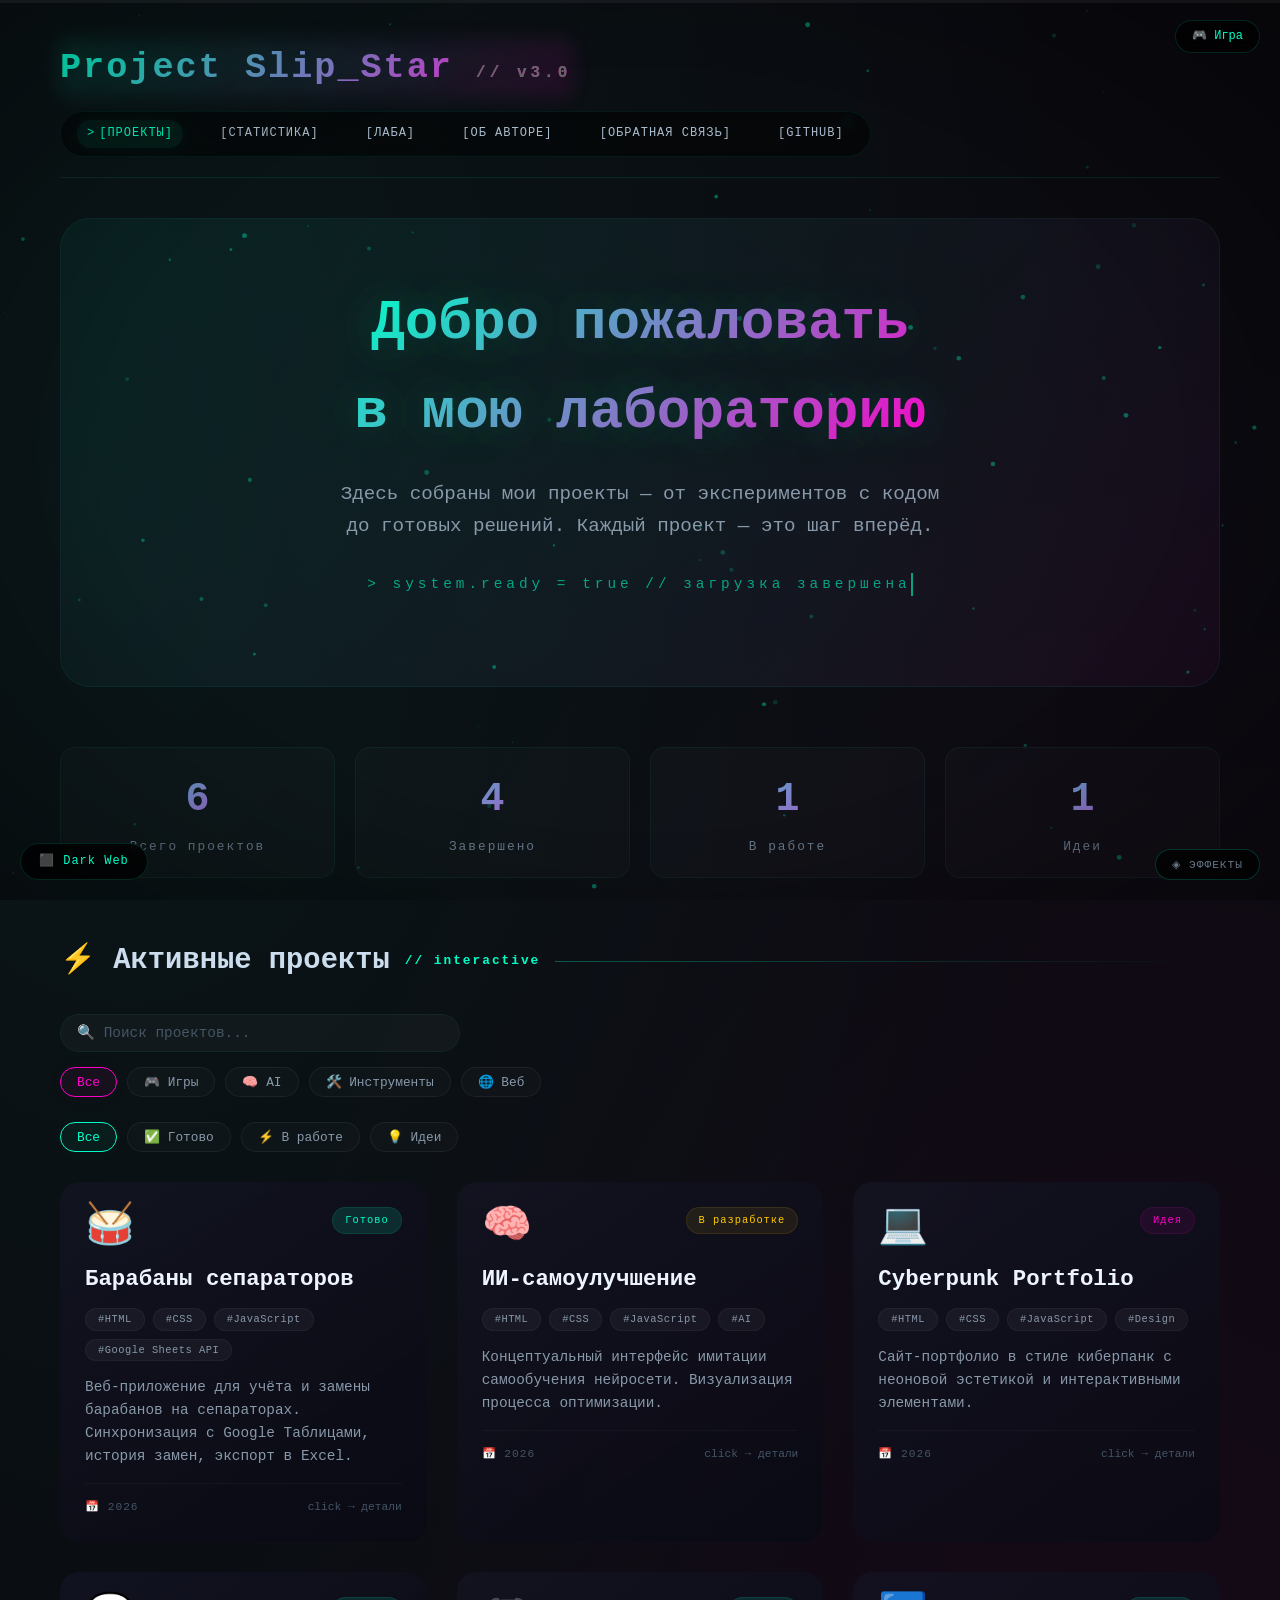
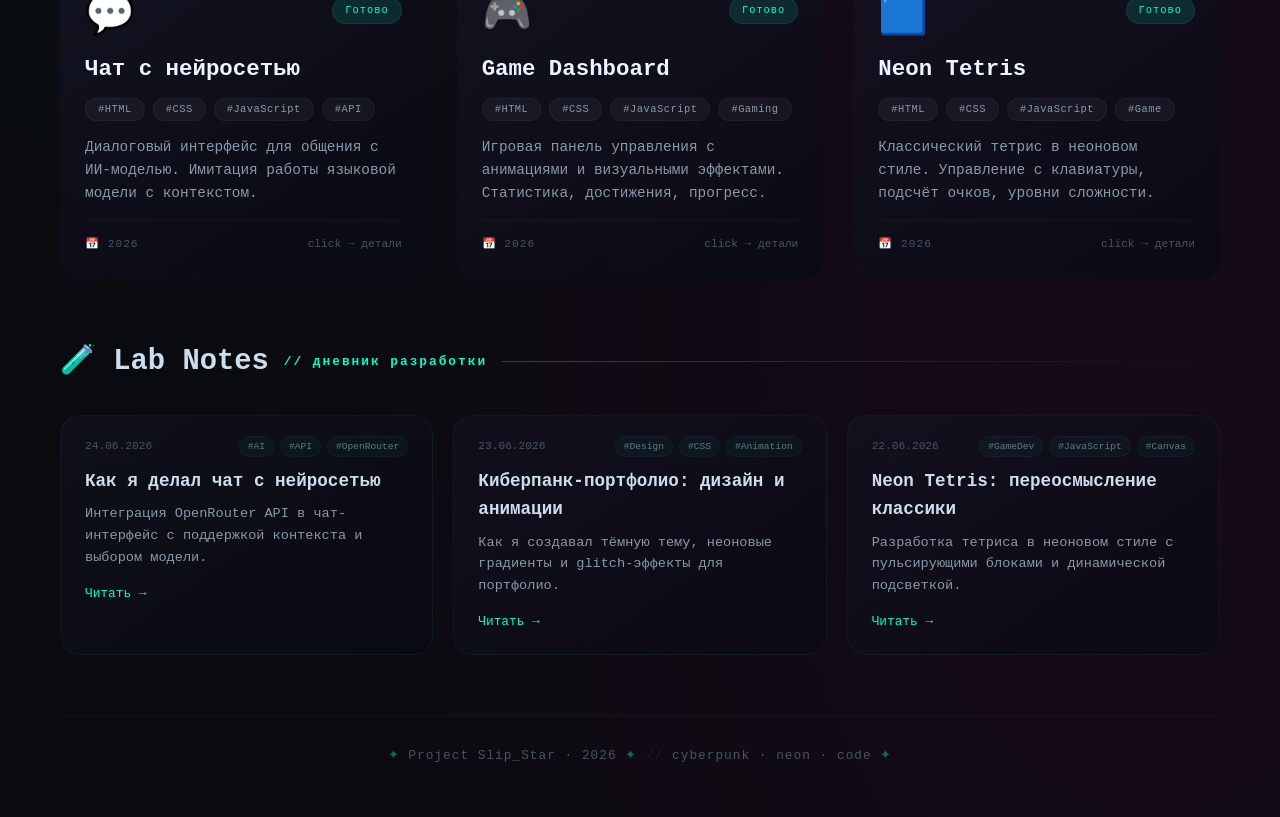
==== commit d8b3e595: "Add files via upload" ====
--- a/index.html
+++ b/index.html
@@ -2,71 +2,127 @@
 <html lang="ru">
 <head>
     <meta charset="UTF-8">
-    <meta name="viewport" content="width=device-width, initial-scale=1.0">
+    <meta name="viewport" content="width=device-width, initial-scale=1.0, maximum-scale=1.0, user-scalable=no">
     
-    <!-- ===== SEO И МЕТА ===== -->
     <title>Slip_Star · Проекты в стиле киберпанк</title>
-    <meta name="description" content="Портфолио разработчика Slip_Star. Проекты в стиле киберпанк: веб-приложения, игры, ИИ-интерфейсы. Интерактивные демо и исходный код.">
-    <meta name="keywords" content="портфолио разработчика, киберпанк, веб-разработка, игры, ИИ, JavaScript, HTML, CSS">
+    <meta name="description" content="Портфолио разработчика Slip_Star. Проекты в стиле киберпанк: веб-приложения, игры, ИИ-интерфейсы.">
+    <meta name="keywords" content="портфолио разработчика, киберпанк, веб-разработка, игры, ИИ, JavaScript">
     <meta name="author" content="Slip_Star">
     <meta name="robots" content="index, follow">
     
-    <!-- Open Graph / Facebook -->
     <meta property="og:type" content="website">
-    <meta property="og:url" content="https://dmitryerosh.github.io/Seporator/">
+    <meta property="og:url" content="https://github.com/DmitryErosh/ProjectSlipStar">
     <meta property="og:title" content="Slip_Star · Проекты в стиле киберпанк">
-    <meta property="og:description" content="Портфолио разработчика Slip_Star. Проекты в стиле киберпанк: веб-приложения, игры, ИИ-интерфейсы.">
-    <meta property="og:image" content="https://dmitryerosh.github.io/Seporator/og-image.jpg">
+    <meta property="og:description" content="Портфолио разработчика Slip_Star. Проекты в стиле киберпанк.">
+    <meta property="og:image" content="https://github.com/DmitryErosh/ProjectSlipStar/og-image.jpg">
     
-    <!-- Twitter -->
     <meta name="twitter:card" content="summary_large_image">
-    <meta name="twitter:title" content="Slip_Star · Проекты в стиле киберпанк">
-    <meta name="twitter:description" content="Портфолио разработчика с проектами в стиле киберпанк.">
-    
     <link rel="icon" href="data:image/svg+xml,<svg xmlns='http://www.w3.org/2000/svg' viewBox='0 0 100 100'><text y='.9em' font-size='90'>✨</text></svg>">
     <link rel="stylesheet" href="style.css">
 </head>
 <body>
+    <!-- ===== PARTICLE BACKGROUND ===== -->
+    <canvas id="particles-canvas"></canvas>
+
+    <!-- ===== ТОГГЛ ЭФФЕКТОВ ===== -->
+    <button class="effects-toggle" id="effectsToggle">◈ ЭФФЕКТЫ</button>
+
+    <!-- ===== PROGRESS BAR ===== -->
+    <div class="progress-bar" id="progressBar">
+        <div class="progress-fill" id="progressFill"></div>
+    </div>
+
+    <!-- ===== КНОПКА BACK TO TOP ===== -->
+    <button class="back-to-top" id="backToTop" aria-label="Наверх">
+        <svg viewBox="0 0 24 24" width="28" height="28">
+            <path d="M12 4l-8 8 1.5 1.5L12 7l6.5 6.5L20 12l-8-8z" fill="currentColor"/>
+            <path d="M4 20h16v-2H4v2z" fill="currentColor"/>
+        </svg>
+    </button>
+
+    <!-- ===== DARK WEB SIMULATOR ===== -->
+    <div class="dark-web-toggle" id="darkWebToggle">
+        <span>⬛</span> Dark Web
+    </div>
+    <div class="dark-web-terminal" id="darkWebTerminal">
+        <div class="terminal-header">
+            <span class="terminal-dot red"></span>
+            <span class="terminal-dot yellow"></span>
+            <span class="terminal-dot green"></span>
+            <span class="terminal-title">DARK WEB SIMULATOR v2.0</span>
+            <button class="terminal-close" id="terminalClose">✕</button>
+        </div>
+        <div class="terminal-body" id="terminalBody">
+            <div class="terminal-line">> SYSTEM: INITIALIZING DARK WEB ACCESS...</div>
+            <div class="terminal-line">> CONNECTION: ENCRYPTED 🔒</div>
+            <div class="terminal-line">> NODE: SLIP_STAR_DB</div>
+            <div class="terminal-line">> COMMANDS: help, projects, stats, about, contact, clear</div>
+            <div class="terminal-line terminal-prompt" id="terminalPrompt">
+                <span class="prompt-symbol">></span>
+                <input type="text" id="terminalInput" placeholder="введите команду..." autofocus>
+            </div>
+        </div>
+    </div>
+
+    <!-- ===== МИНИ-ИГРА В HEADER ===== -->
+    <div class="game-mini-toggle" id="gameMiniToggle">🎮 Игра</div>
+    <div class="game-mini-container" id="gameMiniContainer">
+        <div class="game-mini-header">
+            <span>NEON DODGE</span>
+            <button class="game-mini-close" id="gameMiniClose">✕</button>
+        </div>
+        <div class="game-mini-canvas-wrapper">
+            <canvas id="gameMiniCanvas" width="400" height="300"></canvas>
+        </div>
+        <div class="game-mini-controls">
+            <span>Счёт: <span id="gameMiniScore">0</span></span>
+            <button id="gameMiniRestart">↻</button>
+        </div>
+        <div class="game-mini-hint">◀ ▶ — двигаться</div>
+    </div>
 
     <div class="container">
         <!-- ===== ШАПКА ===== -->
         <header class="header" role="banner">
             <div class="logo" aria-label="Project Slip Star">
                 Project Slip_Star
-                <span>// v2.0</span>
-            </div>
-            <nav class="nav" role="navigation" aria-label="Основная навигация">
-                <a href="#projects">Проекты</a>
-                <a href="#stats">Статистика</a>
-                <a href="about.html">Об авторе</a>
-                <a href="feedback.html">📡 Обратная связь</a>
-                <a href="https://github.com/DmitryErosh" target="_blank" rel="noopener noreferrer" aria-label="GitHub профиль">GitHub</a>
+                <span>// v3.0</span>
+            </div>
+            <nav class="nav-terminal" role="navigation" aria-label="Основная навигация">
+                <a href="#projects" class="nav-link active" data-target="projects">[ПРОЕКТЫ]</a>
+                <a href="#stats" class="nav-link" data-target="stats">[СТАТИСТИКА]</a>
+                <a href="#blog" class="nav-link" data-target="blog">[ЛАБА]</a>
+                <a href="about.html" class="nav-link">[ОБ АВТОРЕ]</a>
+                <a href="feedback.html" class="nav-link">[ОБРАТНАЯ СВЯЗЬ]</a>
+                <a href="https://github.com/DmitryErosh" target="_blank" rel="noopener noreferrer" class="nav-link">[GITHUB]</a>
             </nav>
         </header>
 
         <!-- ===== ГЕРОЙ ===== -->
         <section class="hero" aria-labelledby="hero-title">
-            <h1 id="hero-title">Добро пожаловать<br>в мою лабораторию</h1>
+            <h1 id="hero-title" class="glitch" data-text="Добро пожаловать в мою лабораторию">
+                Добро пожаловать<br>в мою лабораторию
+            </h1>
             <p>Здесь собраны мои проекты — от экспериментов с кодом до готовых решений. Каждый проект — это шаг вперёд.</p>
-            <div class="glitch-text" role="status" aria-live="polite">system.ready = true // загрузка завершена</div>
+            <div class="typing-text" role="status" aria-live="polite">system.ready = true // загрузка завершена</div>
         </section>
 
-        <!-- ===== СТАТИСТИКА (динамическая) ===== -->
+        <!-- ===== СТАТИСТИКА (с анимацией при скролле) ===== -->
         <div class="stats" id="stats" role="region" aria-label="Статистика проектов">
             <div class="stat-item" role="article">
-                <div class="number" id="projectCount" aria-label="Всего проектов">0</div>
+                <div class="number" id="projectCount" data-target="6">0</div>
                 <div class="label">Всего проектов</div>
             </div>
             <div class="stat-item" role="article">
-                <div class="number" id="doneCount" aria-label="Завершено">0</div>
+                <div class="number" id="doneCount" data-target="2">0</div>
                 <div class="label">Завершено</div>
             </div>
             <div class="stat-item" role="article">
-                <div class="number" id="wipCount" aria-label="В работе">0</div>
+                <div class="number" id="wipCount" data-target="3">0</div>
                 <div class="label">В работе</div>
             </div>
             <div class="stat-item" role="article">
-                <div class="number" id="ideaCount" aria-label="Идеи">0</div>
+                <div class="number" id="ideaCount" data-target="1">0</div>
                 <div class="label">Идеи</div>
             </div>
         </div>
@@ -78,8 +134,21 @@
                 <span class="accent">// interactive</span>
             </h2>
 
-            <!-- ===== ФИЛЬТРЫ ===== -->
-            <div class="filters" id="filterContainer" role="group" aria-label="Фильтр проектов">
+            <div class="search-filter-area">
+                <div class="search-box">
+                    <input type="text" id="searchInput" placeholder="🔍 Поиск проектов..." aria-label="Поиск проектов">
+                    <button id="clearSearchBtn" class="clear-search" aria-label="Очистить поиск">✕</button>
+                </div>
+                <div class="category-filters" id="categoryFilters" role="group" aria-label="Категории проектов">
+                    <button class="category-btn active" data-category="all">Все</button>
+                    <button class="category-btn" data-category="games">🎮 Игры</button>
+                    <button class="category-btn" data-category="ai">🧠 AI</button>
+                    <button class="category-btn" data-category="tools">🛠️ Инструменты</button>
+                    <button class="category-btn" data-category="web">🌐 Веб</button>
+                </div>
+            </div>
+
+            <div class="filters" id="filterContainer" role="group" aria-label="Фильтр по статусу">
                 <button class="filter-btn active" data-filter="all" aria-pressed="true">Все</button>
                 <button class="filter-btn" data-filter="done" aria-pressed="false">✅ Готово</button>
                 <button class="filter-btn" data-filter="wip" aria-pressed="false">⚡ В работе</button>
@@ -88,6 +157,21 @@
 
             <div class="projects-grid" id="projectsGrid" role="list">
                 <!-- Карточки генерируются через JavaScript -->
+            </div>
+
+            <div class="no-results" id="noResults" style="display: none;">
+                <p>🔍 Проектов не найдено. Попробуйте изменить фильтр.</p>
+            </div>
+        </div>
+
+        <!-- ===== BLOG / LAB NOTES ===== -->
+        <div id="blog">
+            <h2 class="section-title">
+                <span>🧪 Lab Notes</span>
+                <span class="accent">// дневник разработки</span>
+            </h2>
+            <div class="blog-grid" id="blogGrid">
+                <!-- Генерируется через JavaScript -->
             </div>
         </div>
 
@@ -112,6 +196,7 @@
             <div class="modal-desc" id="modalDesc">Описание проекта</div>
             <div class="modal-details" id="modalDetails">
                 <div class="detail-row"><span class="label">Статус</span><span class="value" id="modalStatus">—</span></div>
+                <div class="detail-row"><span class="label">Категория</span><span class="value" id="modalCategory">—</span></div>
                 <div class="detail-row"><span class="label">Теги</span><span class="value" id="modalTags">—</span></div>
                 <div class="detail-row"><span class="label">Дата</span><span class="value" id="modalDate">—</span></div>
             </div>
@@ -120,16 +205,431 @@
     </div>
 
     <script>
-        // ===== ДАННЫЕ ПРОЕКТОВ =====
+        // ============================================================
+        // 1. PARTICLE BACKGROUND
+        // ============================================================
+        (function() {
+            const canvas = document.getElementById('particles-canvas');
+            const ctx = canvas.getContext('2d');
+            let particles = [];
+
+            function resize() {
+                canvas.width = window.innerWidth;
+                canvas.height = window.innerHeight;
+            }
+            window.addEventListener('resize', resize);
+            resize();
+
+            class Particle {
+                constructor() {
+                    this.x = Math.random() * canvas.width;
+                    this.y = Math.random() * canvas.height;
+                    this.size = Math.random() * 2 + 0.5;
+                    this.speedX = (Math.random() - 0.5) * 0.3;
+                    this.speedY = (Math.random() - 0.5) * 0.3;
+                    this.opacity = Math.random() * 0.3 + 0.1;
+                }
+                update() {
+                    this.x += this.speedX;
+                    this.y += this.speedY;
+                    if (this.x < 0 || this.x > canvas.width) this.speedX *= -1;
+                    if (this.y < 0 || this.y > canvas.height) this.speedY *= -1;
+                }
+                draw() {
+                    ctx.beginPath();
+                    ctx.arc(this.x, this.y, this.size, 0, Math.PI * 2);
+                    ctx.fillStyle = `rgba(0, 255, 200, ${this.opacity})`;
+                    ctx.fill();
+                }
+            }
+
+            function initParticles() {
+                particles = [];
+                const count = Math.min(Math.floor(canvas.width * canvas.height / 15000), 80);
+                for (let i = 0; i < count; i++) particles.push(new Particle());
+            }
+
+            function connectParticles() {
+                for (let i = 0; i < particles.length; i++) {
+                    for (let j = i + 1; j < particles.length; j++) {
+                        const dx = particles[i].x - particles[j].x;
+                        const dy = particles[i].y - particles[j].y;
+                        const dist = Math.sqrt(dx * dx + dy * dy);
+                        if (dist < 150) {
+                            ctx.beginPath();
+                            ctx.moveTo(particles[i].x, particles[i].y);
+                            ctx.lineTo(particles[j].x, particles[j].y);
+                            ctx.strokeStyle = `rgba(0, 255, 200, ${0.05 * (1 - dist / 150)})`;
+                            ctx.lineWidth = 0.5;
+                            ctx.stroke();
+                        }
+                    }
+                }
+            }
+
+            function animateParticles() {
+                ctx.clearRect(0, 0, canvas.width, canvas.height);
+                particles.forEach(p => { p.update(); p.draw(); });
+                connectParticles();
+                requestAnimationFrame(animateParticles);
+            }
+
+            initParticles();
+            animateParticles();
+            window.addEventListener('resize', () => { resize(); initParticles(); });
+        })();
+
+        // ============================================================
+        // 2. ТОГГЛ ЭФФЕКТОВ
+        // ============================================================
+        let effectsEnabled = true;
+        document.getElementById('effectsToggle').addEventListener('click', function() {
+            effectsEnabled = !effectsEnabled;
+            this.textContent = effectsEnabled ? '◈ ЭФФЕКТЫ' : '◈ ЭФФЕКТЫ OFF';
+            document.body.style.setProperty('--scanline-opacity', effectsEnabled ? '0.03' : '0');
+            document.getElementById('particles-canvas').style.display = effectsEnabled ? 'block' : 'none';
+            document.querySelectorAll('.glitch').forEach(el => {
+                el.style.animation = effectsEnabled ? '' : 'none';
+            });
+        });
+
+        // ============================================================
+        // 3. PROGRESS BAR
+        // ============================================================
+        const progressFill = document.getElementById('progressFill');
+        window.addEventListener('scroll', () => {
+            const scrollTop = window.scrollY;
+            const docHeight = document.documentElement.scrollHeight - window.innerHeight;
+            const progress = docHeight > 0 ? (scrollTop / docHeight) * 100 : 0;
+            progressFill.style.width = `${Math.min(progress, 100)}%`;
+        });
+
+        // ============================================================
+        // 4. BACK TO TOP
+        // ============================================================
+        const backToTopBtn = document.getElementById('backToTop');
+        window.addEventListener('scroll', () => {
+            backToTopBtn.classList.toggle('visible', window.scrollY > 500);
+        });
+        backToTopBtn.addEventListener('click', () => {
+            window.scrollTo({ top: 0, behavior: 'smooth' });
+        });
+
+        // ============================================================
+        // 5. АКТИВНАЯ НАВИГАЦИЯ
+        // ============================================================
+        const navLinks = document.querySelectorAll('.nav-link[data-target]');
+        const sections = {
+            projects: document.getElementById('projects'),
+            stats: document.getElementById('stats'),
+            blog: document.getElementById('blog')
+        };
+
+        window.addEventListener('scroll', () => {
+            const scrollPos = window.scrollY + 120;
+            let current = 'projects';
+            for (const [key, section] of Object.entries(sections)) {
+                if (section && section.offsetTop <= scrollPos) {
+                    current = key;
+                }
+            }
+            navLinks.forEach(link => {
+                const isActive = link.dataset.target === current;
+                link.classList.toggle('active', isActive);
+            });
+        });
+
+        // ============================================================
+        // 6. DARK WEB SIMULATOR
+        // ============================================================
+        const darkWebToggle = document.getElementById('darkWebToggle');
+        const darkWebTerminal = document.getElementById('darkWebTerminal');
+        const terminalInput = document.getElementById('terminalInput');
+        const terminalBody = document.getElementById('terminalBody');
+        const terminalClose = document.getElementById('terminalClose');
+
+        darkWebToggle.addEventListener('click', () => {
+            darkWebTerminal.classList.toggle('active');
+            if (darkWebTerminal.classList.contains('active')) {
+                terminalInput.focus();
+                addTerminalLine('> Добро пожаловать в Dark Web Simulator');
+                addTerminalLine('> Введите "help" для списка команд');
+            }
+        });
+
+        terminalClose.addEventListener('click', () => {
+            darkWebTerminal.classList.remove('active');
+        });
+
+        function addTerminalLine(text) {
+            const line = document.createElement('div');
+            line.className = 'terminal-line';
+            line.textContent = text;
+            terminalBody.insertBefore(line, document.getElementById('terminalPrompt'));
+            terminalBody.scrollTop = terminalBody.scrollHeight;
+        }
+
+        terminalInput.addEventListener('keydown', (e) => {
+            if (e.key === 'Enter') {
+                const cmd = terminalInput.value.trim();
+                terminalInput.value = '';
+                addTerminalLine(`> ${cmd}`);
+                handleTerminalCommand(cmd);
+            }
+        });
+
+        function handleTerminalCommand(cmd) {
+            const lower = cmd.toLowerCase();
+            if (lower === 'help') {
+                addTerminalLine('Доступные команды:');
+                addTerminalLine('  projects  — список проектов');
+                addTerminalLine('  stats     — статистика');
+                addTerminalLine('  about     — об авторе');
+                addTerminalLine('  contact   — контакты');
+                addTerminalLine('  clear     — очистить терминал');
+                addTerminalLine('  exit      — закрыть терминал');
+            } else if (lower === 'projects') {
+                addTerminalLine('📁 Проекты:');
+                addTerminalLine('  - Барабаны сепараторов (done)');
+                addTerminalLine('  - ИИ-самоулучшение (wip)');
+                addTerminalLine('  - Cyberpunk Portfolio (idea)');
+                addTerminalLine('  - Чат с нейросетью (done)');
+                addTerminalLine('  - Game Dashboard (wip)');
+                addTerminalLine('  - Neon Tetris (wip)');
+            } else if (lower === 'stats') {
+                addTerminalLine('📊 Статистика:');
+                addTerminalLine('  Всего проектов: 6');
+                addTerminalLine('  Завершено: 2');
+                addTerminalLine('  В работе: 3');
+                addTerminalLine('  Идеи: 1');
+            } else if (lower === 'about') {
+                addTerminalLine('🧑‍💻 Slip_Star — разработчик, киберпанк-энтузиаст');
+                addTerminalLine('  Создаю проекты на стыке кода, дизайна и технологий.');
+            } else if (lower === 'contact') {
+                addTerminalLine('📡 Контакты:');
+                addTerminalLine('  GitHub: https://github.com/DmitryErosh');
+                addTerminalLine('  Telegram: @di_ero');
+                addTerminalLine('  Email: di_ero@example.com');
+            } else if (lower === 'clear') {
+                const prompt = document.getElementById('terminalPrompt');
+                terminalBody.innerHTML = '';
+                terminalBody.appendChild(prompt);
+            } else if (lower === 'exit') {
+                darkWebTerminal.classList.remove('active');
+            } else {
+                addTerminalLine(`❌ Неизвестная команда: ${cmd}. Введите "help" для списка.`);
+            }
+        }
+
+        // ============================================================
+        // 7. МИНИ-ИГРА
+        // ============================================================
+        const gameMiniToggle = document.getElementById('gameMiniToggle');
+        const gameMiniContainer = document.getElementById('gameMiniContainer');
+        const gameMiniClose = document.getElementById('gameMiniClose');
+        const gameMiniCanvas = document.getElementById('gameMiniCanvas');
+        const gameMiniCtx = gameMiniCanvas.getContext('2d');
+        const gameMiniScore = document.getElementById('gameMiniScore');
+        const gameMiniRestart = document.getElementById('gameMiniRestart');
+
+        let miniGame = {
+            player: { x: 180, y: 260, w: 30, h: 20 },
+            obstacles: [],
+            score: 0,
+            gameOver: false,
+            running: false,
+            animId: null,
+            speed: 3,
+            spawnRate: 40,
+            frameCount: 0
+        };
+
+        gameMiniToggle.addEventListener('click', () => {
+            gameMiniContainer.classList.toggle('active');
+            if (gameMiniContainer.classList.contains('active')) {
+                startMiniGame();
+            } else {
+                stopMiniGame();
+            }
+        });
+
+        gameMiniClose.addEventListener('click', () => {
+            gameMiniContainer.classList.remove('active');
+            stopMiniGame();
+        });
+
+        gameMiniRestart.addEventListener('click', () => {
+            resetMiniGame();
+            startMiniGame();
+        });
+
+        function resetMiniGame() {
+            miniGame.player.x = 180;
+            miniGame.obstacles = [];
+            miniGame.score = 0;
+            miniGame.gameOver = false;
+            miniGame.frameCount = 0;
+            miniGame.speed = 3;
+            gameMiniScore.textContent = '0';
+            miniGame.running = true;
+        }
+
+        function startMiniGame() {
+            if (miniGame.running) return;
+            resetMiniGame();
+            miniGame.running = true;
+            gameLoopMini();
+        }
+
+        function stopMiniGame() {
+            miniGame.running = false;
+            if (miniGame.animId) {
+                cancelAnimationFrame(miniGame.animId);
+                miniGame.animId = null;
+            }
+        }
+
+        function gameLoopMini() {
+            if (!miniGame.running) return;
+            updateMiniGame();
+            drawMiniGame();
+            miniGame.animId = requestAnimationFrame(gameLoopMini);
+        }
+
+        function updateMiniGame() {
+    if (miniGame.gameOver) return;
+
+    miniGame.frameCount++;
+    if (miniGame.frameCount % miniGame.spawnRate === 0) {
+        const width = Math.random() * 20 + 10;
+        const height = Math.random() * 20 + 10;
+        miniGame.obstacles.push({
+            x: Math.random() * (400 - width), // ← СЛУЧАЙНАЯ ПОЗИЦИЯ ПО ГОРИЗОНТАЛИ
+            y: -height,                       // ← ПОЯВЛЯЮТСЯ СВЕРХУ
+            w: width,
+            h: height,
+            speed: miniGame.speed + Math.random() * 1.5
+        });
+    }
+
+    // Движение препятствий ВНИЗ
+    for (let i = miniGame.obstacles.length - 1; i >= 0; i--) {
+        const obs = miniGame.obstacles[i];
+        obs.y += obs.speed;                   // ← ДВИЖЕНИЕ ВНИЗ
+        if (obs.y > 300) {                    // ← ЕСЛИ ВЫШЛИ ЗА НИЖНЮЮ ГРАНИЦУ
+            miniGame.obstacles.splice(i, 1);
+            miniGame.score++;
+            gameMiniScore.textContent = miniGame.score;
+            if (miniGame.score % 10 === 0) {
+                miniGame.speed += 0.3;
+            }
+        }
+    }
+
+    // Столкновение
+    const p = miniGame.player;
+    for (const obs of miniGame.obstacles) {
+        if (p.x < obs.x + obs.w &&
+            p.x + p.w > obs.x &&
+            p.y < obs.y + obs.h &&
+            p.y + p.h > obs.y) {
+            miniGame.gameOver = true;
+            miniGame.running = false;
+            break;
+        }
+    }
+
+    // Управление клавишами (влево/вправо)
+    if (keysPressed['ArrowLeft'] || keysPressed['a']) {
+        miniGame.player.x = Math.max(0, miniGame.player.x - 6);
+    }
+    if (keysPressed['ArrowRight'] || keysPressed['d']) {
+        miniGame.player.x = Math.min(370, miniGame.player.x + 6);
+    }
+}
+
+        function drawMiniGame() {
+            const ctx = gameMiniCtx;
+            const cw = gameMiniCanvas.width;
+            const ch = gameMiniCanvas.height;
+            ctx.clearRect(0, 0, cw, ch);
+
+            // Фон
+            ctx.fillStyle = '#0a0a1a';
+            ctx.fillRect(0, 0, cw, ch);
+
+            // Сетка
+            ctx.strokeStyle = 'rgba(0, 255, 200, 0.04)';
+            ctx.lineWidth = 0.5;
+            for (let i = 0; i < cw; i += 20) {
+                ctx.beginPath();
+                ctx.moveTo(i, 0);
+                ctx.lineTo(i, ch);
+                ctx.stroke();
+            }
+            for (let i = 0; i < ch; i += 20) {
+                ctx.beginPath();
+                ctx.moveTo(0, i);
+                ctx.lineTo(cw, i);
+                ctx.stroke();
+            }
+
+            // Препятствия
+            for (const obs of miniGame.obstacles) {
+                ctx.shadowColor = '#ff00c8';
+                ctx.shadowBlur = 15;
+                ctx.fillStyle = '#ff00c8';
+                ctx.fillRect(obs.x, obs.y, obs.w, obs.h);
+                ctx.shadowBlur = 0;
+            }
+
+            // Игрок
+            ctx.shadowColor = '#00ffc8';
+            ctx.shadowBlur = 25;
+            ctx.fillStyle = '#00ffc8';
+            const p = miniGame.player;
+            ctx.fillRect(p.x, p.y, p.w, p.h);
+            ctx.shadowBlur = 0;
+
+            // Game Over
+            if (miniGame.gameOver) {
+                ctx.font = 'bold 24px Orbitron, monospace';
+                ctx.textAlign = 'center';
+                ctx.textBaseline = 'middle';
+                ctx.shadowColor = '#ff00c8';
+                ctx.shadowBlur = 30;
+                ctx.fillStyle = '#ff00c8';
+                ctx.fillText('GAME OVER', cw/2, ch/2 - 10);
+                ctx.shadowBlur = 0;
+            }
+        }
+
+        // Клавиши для игры
+        const keysPressed = {};
+        document.addEventListener('keydown', (e) => {
+            keysPressed[e.key] = true;
+            if (['ArrowLeft', 'ArrowRight', 'ArrowUp', 'ArrowDown', ' '].includes(e.key)) {
+                e.preventDefault();
+            }
+        });
+        document.addEventListener('keyup', (e) => {
+            keysPressed[e.key] = false;
+        });
+
+        // ============================================================
+        // 8. ДАННЫЕ ПРОЕКТОВ
+        // ============================================================
         const projects = [{
             id: 1,
             title: "Барабаны сепараторов",
             icon: "🥁",
             status: "done",
             statusText: "Готово",
+            category: "tools",
+            categoryLabel: "🛠️ Инструменты",
             tags: ["HTML", "CSS", "JavaScript", "Google Sheets API"],
             desc: "Веб-приложение для учёта и замены барабанов на сепараторах. Синхронизация с Google Таблицами, история замен, экспорт в Excel.",
-            fullDesc: "Полноценное приложение для промышленного учёта. Автоматическая синхронизация с облачным хранилищем, удобный интерфейс для замены комплектующих, ведение истории всех операций. Подходит для использования на производстве.",
+            fullDesc: "Полноценное приложение для промышленного учёта. Автоматическая синхронизация с облачным хранилищем, удобный интерфейс для замены комплектующих, ведение истории всех операций.",
             date: "2026",
             link: "https://dmitryerosh.github.io/Seporator/"
         }, {
@@ -138,6 +638,8 @@
             icon: "🧠",
             status: "wip",
             statusText: "В разработке",
+            category: "ai",
+            categoryLabel: "🧠 AI",
             tags: ["HTML", "CSS", "JavaScript", "AI"],
             desc: "Концептуальный интерфейс имитации самообучения нейросети. Визуализация процесса оптимизации.",
             fullDesc: "Демонстрационный проект, показывающий, как может выглядеть интерфейс для самообучающейся системы. Включает визуализацию метрик, лог событий и имитацию циклов улучшения.",
@@ -149,9 +651,11 @@
             icon: "💻",
             status: "idea",
             statusText: "Идея",
+            category: "web",
+            categoryLabel: "🌐 Веб",
             tags: ["HTML", "CSS", "JavaScript", "Design"],
             desc: "Сайт-портфолио в стиле киберпанк с неоновой эстетикой и интерактивными элементами.",
-            fullDesc: "Экспериментальный дизайн-проект. Сочетание тёмной темы, неоновых градиентов, анимированных элементов и игровой эстетики. Исследование возможностей CSS и анимаций.",
+            fullDesc: "Экспериментальный дизайн-проект. Сочетание тёмной темы, неоновых градиентов, анимированных элементов и игровой эстетики.",
             date: "2026",
             link: "#"
         }, {
@@ -160,6 +664,8 @@
             icon: "💬",
             status: "done",
             statusText: "Готово",
+            category: "ai",
+            categoryLabel: "🧠 AI",
             tags: ["HTML", "CSS", "JavaScript", "API"],
             desc: "Диалоговый интерфейс для общения с ИИ-моделью. Имитация работы языковой модели с контекстом.",
             fullDesc: "Интерактивный чат, который имитирует работу языковой модели. Учитывает контекст диалога, имеет стильный интерфейс и визуализацию процесса 'мышления' нейросети.",
@@ -169,11 +675,13 @@
             id: 5,
             title: "Game Dashboard",
             icon: "🎮",
-            status: "wip",
-            statusText: "В разработке",
+            status: "done",
+            statusText: "Готово",
+            category: "games",
+            categoryLabel: "🎮 Игры",
             tags: ["HTML", "CSS", "JavaScript", "Gaming"],
             desc: "Игровая панель управления с анимациями и визуальными эффектами. Статистика, достижения, прогресс.",
-            fullDesc: "Проект по созданию красивого игрового дашборда. Включает анимированные графики, виджеты достижений, систему уровней и визуальные эффекты. Планируется интеграция с игровыми API.",
+            fullDesc: "Проект по созданию красивого игрового дашборда. Включает анимированные графики, виджеты достижений, систему уровней и визуальные эффекты.",
             date: "2026",
             link: "game.html"
         }, {
@@ -182,31 +690,45 @@
             icon: "🟦",
             status: "done",
             statusText: "Готово",
+            category: "games",
+            categoryLabel: "🎮 Игры",
             tags: ["HTML", "CSS", "JavaScript", "Game"],
             desc: "Классический тетрис в неоновом стиле. Управление с клавиатуры, подсчёт очков, уровни сложности.",
-            fullDesc: "Переосмысление классической игры в стиле киберпанк. Неоновая графика, пульсирующие блоки, динамическая подсветка. Игра включает систему очков, уровни сложности и сохранение рекордов.",
+            fullDesc: "Переосмысление классической игры в стиле киберпанк. Неоновая графика, пульсирующие блоки, динамическая подсветка.",
             date: "2026",
             link: "neon-tetris.html"
         }];
 
-        // ===== ДИНАМИЧЕСКИЙ ПОДСЧЁТ СТАТИСТИКИ =====
+        // ============================================================
+        // 9. СТАТИСТИКА С АНИМАЦИЕЙ ПРИ СКРОЛЛЕ
+        // ============================================================
         function updateStats() {
-            const total = projects.length;
-            const done = projects.filter(p => p.status === 'done').length;
-            const wip = projects.filter(p => p.status === 'wip').length;
-            const idea = projects.filter(p => p.status === 'idea').length;
-
-            // Анимированный подсчёт
-            animateNumber('projectCount', total);
-            animateNumber('doneCount', done);
-            animateNumber('wipCount', wip);
-            animateNumber('ideaCount', idea);
+            const stats = [
+                { id: 'projectCount', target: projects.length },
+                { id: 'doneCount', target: projects.filter(p => p.status === 'done').length },
+                { id: 'wipCount', target: projects.filter(p => p.status === 'wip').length },
+                { id: 'ideaCount', target: projects.filter(p => p.status === 'idea').length }
+            ];
+
+            const observer = new IntersectionObserver((entries) => {
+                entries.forEach(entry => {
+                    if (entry.isIntersecting) {
+                        stats.forEach(stat => {
+                            animateNumber(stat.id, stat.target);
+                        });
+                    }
+                });
+            }, { threshold: 0.3 });
+
+            const statsSection = document.getElementById('stats');
+            if (statsSection) observer.observe(statsSection);
         }
 
         function animateNumber(elementId, target) {
             const el = document.getElementById(elementId);
+            if (!el) return;
             const current = parseInt(el.textContent) || 0;
-            const duration = 800;
+            const duration = 1000;
             const startTime = performance.now();
 
             function update(currentTime) {
@@ -215,49 +737,50 @@
                 const eased = 1 - Math.pow(1 - progress, 3);
                 const value = Math.round(current + (target - current) * eased);
                 el.textContent = value;
-                if (progress < 1) {
-                    requestAnimationFrame(update);
-                } else {
-                    el.textContent = target;
-                }
+                if (progress < 1) requestAnimationFrame(update);
+                else el.textContent = target;
             }
             requestAnimationFrame(update);
         }
 
-        // ===== ОСТАЛЬНЫЕ ФУНКЦИИ =====
-        function getAvailableTags() {
-            const tags = new Set();
-            projects.forEach(p => p.tags.forEach(t => tags.add(t)));
-            return [...tags];
-        }
-
+        // ============================================================
+        // 10. ФИЛЬТРАЦИЯ
+        // ============================================================
         let currentFilter = 'all';
-
-        function filterProjects(filter) {
-            currentFilter = filter;
-            
-            document.querySelectorAll('.filter-btn').forEach(btn => {
-                const isActive = btn.dataset.filter === filter;
-                btn.classList.toggle('active', isActive);
-                btn.setAttribute('aria-pressed', isActive);
-            });
-
+        let currentCategory = 'all';
+        let searchQuery = '';
+
+        function filterProjects() {
             const cards = document.querySelectorAll('.project-card');
-            cards.forEach((card, index) => {
+            let visibleCount = 0;
+
+            cards.forEach(card => {
                 const projectId = parseInt(card.dataset.id);
                 const project = projects.find(p => p.id === projectId);
                 if (!project) return;
 
-                const matches = filter === 'all' || project.status === filter;
-                card.style.display = matches ? 'block' : 'none';
-                if (matches) {
-                    setTimeout(() => card.classList.add('visible'), index * 50);
+                const matchesStatus = currentFilter === 'all' || project.status === currentFilter;
+                const matchesCategory = currentCategory === 'all' || project.category === currentCategory;
+                const matchesSearch = project.title.toLowerCase().includes(searchQuery.toLowerCase()) ||
+                                     project.tags.some(tag => tag.toLowerCase().includes(searchQuery.toLowerCase())) ||
+                                     project.desc.toLowerCase().includes(searchQuery.toLowerCase());
+
+                const visible = matchesStatus && matchesCategory && matchesSearch;
+                card.style.display = visible ? 'block' : 'none';
+                if (visible) {
+                    visibleCount++;
+                    setTimeout(() => card.classList.add('visible'), 50);
                 } else {
                     card.classList.remove('visible');
                 }
             });
-        }
-
+
+            document.getElementById('noResults').style.display = visibleCount === 0 ? 'block' : 'none';
+        }
+
+        // ============================================================
+        // 11. РЕНДЕР КАРТОЧЕК
+        // ============================================================
         function renderProjects() {
             const grid = document.getElementById('projectsGrid');
             grid.innerHTML = '';
@@ -299,26 +822,57 @@
                 grid.appendChild(card);
             });
 
-            filterProjects('all');
-        }
-
-        // ===== INTERSECTION OBSERVER ДЛЯ АНИМАЦИИ =====
-        function setupIntersectionObserver() {
-            const cards = document.querySelectorAll('.project-card');
-            const observer = new IntersectionObserver((entries) => {
-                entries.forEach(entry => {
-                    if (entry.isIntersecting) {
-                        entry.target.classList.add('visible');
-                    }
-                });
-            }, {
-                threshold: 0.1,
-                rootMargin: '0px 0px -50px 0px'
+            filterProjects();
+        }
+
+        // ============================================================
+        // 12. BLOG / LAB NOTES
+        // ============================================================
+        const blogPosts = [{
+            title: "Как я делал чат с нейросетью",
+            date: "24.06.2026",
+            tags: ["AI", "API", "OpenRouter"],
+            desc: "Интеграция OpenRouter API в чат-интерфейс с поддержкой контекста и выбором модели.",
+            link: "blog-chat.html"
+        }, {
+            title: "Киберпанк-портфолио: дизайн и анимации",
+            date: "23.06.2026",
+            tags: ["Design", "CSS", "Animation"],
+            desc: "Как я создавал тёмную тему, неоновые градиенты и glitch-эффекты для портфолио.",
+            link: "blog-design.html"
+        }, {
+            title: "Neon Tetris: переосмысление классики",
+            date: "22.06.2026",
+            tags: ["GameDev", "JavaScript", "Canvas"],
+            desc: "Разработка тетриса в неоновом стиле с пульсирующими блоками и динамической подсветкой.",
+            link: "blog-tetris.html"
+        }];
+
+        function renderBlog() {
+            const grid = document.getElementById('blogGrid');
+            grid.innerHTML = '';
+
+            blogPosts.forEach(post => {
+                const card = document.createElement('div');
+                card.className = 'blog-card';
+                card.innerHTML = `
+                    <div class="blog-card-header">
+                        <span class="blog-date">${post.date}</span>
+                        <div class="blog-tags">
+                            ${post.tags.map(tag => `<span>#${tag}</span>`).join('')}
+                        </div>
+                    </div>
+                    <h3>${post.title}</h3>
+                    <p>${post.desc}</p>
+                    <a href="${post.link}" class="blog-link">Читать →</a>
+                `;
+                grid.appendChild(card);
             });
-            cards.forEach(card => observer.observe(card));
-        }
-
-        // ===== МОДАЛЬНОЕ ОКНО =====
+        }
+
+        // ============================================================
+        // 13. МОДАЛЬНОЕ ОКНО
+        // ============================================================
         function openModal(id) {
             const project = projects.find(p => p.id === id);
             if (!project) return;
@@ -327,6 +881,7 @@
             document.getElementById('modalTitle').textContent = project.title;
             document.getElementById('modalDesc').textContent = project.fullDesc || project.desc;
             document.getElementById('modalStatus').textContent = project.statusText;
+            document.getElementById('modalCategory').textContent = project.categoryLabel;
             document.getElementById('modalTags').textContent = project.tags.join(' · ');
             document.getElementById('modalDate').textContent = project.date;
             
@@ -346,7 +901,9 @@
             document.body.style.overflow = '';
         }
 
-        // ===== СОБЫТИЯ =====
+        // ============================================================
+        // 14. СОБЫТИЯ
+        // ============================================================
         document.getElementById('modalCloseBtn').addEventListener('click', closeModal);
         document.getElementById('modalOverlay').addEventListener('click', (e) => {
             if (e.target === document.getElementById('modalOverlay')) closeModal();
@@ -355,20 +912,59 @@
             if (e.key === 'Escape') closeModal();
         });
 
+        // Фильтры по статусу
         document.querySelectorAll('.filter-btn').forEach(btn => {
             btn.addEventListener('click', () => {
-                filterProjects(btn.dataset.filter);
-                setTimeout(setupIntersectionObserver, 100);
+                currentFilter = btn.dataset.filter;
+                document.querySelectorAll('.filter-btn').forEach(b => {
+                    const isActive = b.dataset.filter === currentFilter;
+                    b.classList.toggle('active', isActive);
+                    b.setAttribute('aria-pressed', isActive);
+                });
+                filterProjects();
             });
         });
 
-        // ===== ЗАПУСК =====
+        // Фильтры по категории
+        document.querySelectorAll('.category-btn').forEach(btn => {
+            btn.addEventListener('click', () => {
+                currentCategory = btn.dataset.category;
+                document.querySelectorAll('.category-btn').forEach(b => {
+                    b.classList.toggle('active', b.dataset.category === currentCategory);
+                });
+                filterProjects();
+            });
+        });
+
+        // Поиск
+        const searchInput = document.getElementById('searchInput');
+        const clearSearchBtn = document.getElementById('clearSearchBtn');
+
+        searchInput.addEventListener('input', () => {
+            searchQuery = searchInput.value;
+            clearSearchBtn.style.display = searchQuery ? 'block' : 'none';
+            filterProjects();
+        });
+
+        clearSearchBtn.addEventListener('click', () => {
+            searchInput.value = '';
+            searchQuery = '';
+            clearSearchBtn.style.display = 'none';
+            filterProjects();
+            searchInput.focus();
+        });
+
+        // ============================================================
+        // 15. ЗАПУСК
+        // ============================================================
         updateStats();
         renderProjects();
-        setTimeout(setupIntersectionObserver, 200);
-
-        console.log('%c✦ Project Slip_Star v2.0 ✦', 'font-size:20px; font-weight:bold; color:#00ffc8;');
-        console.log('%cДоступные теги:', 'color:#667788;', getAvailableTags().join(', '));
+        renderBlog();
+
+        console.log('%c✦ Project Slip_Star v3.0 ✦', 'font-size:20px; font-weight:bold; color:#00ffc8;');
+        console.log('%c🎮 Мини-игра: нажмите "Игра" в правом верхнем углу', 'color:#00ffc8;');
+        console.log('%c⬛ Dark Web: нажмите "Dark Web" для терминала', 'color:#00ffc8;');
+        console.log('%c📊 Статистика анимируется при скролле', 'color:#667788;');
     </script>
 </body>
-</html>
+</html>
--- a/style.css
+++ b/style.css
@@ -1,4 +1,17 @@
 /* ===== ГЛОБАЛЬНЫЕ СТИЛИ ===== */
+:root {
+    --bg-primary: #0a0a0f;
+    --bg-secondary: #12121f;
+    --text-primary: #e0e0e0;
+    --text-secondary: #8899aa;
+    --neon-cyan: #00ffc8;
+    --neon-pink: #ff00c8;
+    --neon-gold: #ffcc00;
+    --glow-cyan: 0 0 20px rgba(0, 255, 200, 0.2);
+    --glow-pink: 0 0 20px rgba(255, 0, 200, 0.2);
+    --scanline-opacity: 0.03;
+}
+
 * {
     margin: 0;
     padding: 0;
@@ -11,25 +24,107 @@
 
 body {
     font-family: 'Segoe UI', 'Courier New', monospace;
-    background: #0a0a0f;
-    color: #e0e0e0;
+    background: var(--bg-primary);
+    color: var(--text-primary);
     min-height: 100vh;
     background-image: 
         radial-gradient(ellipse at 10% 20%, rgba(0, 255, 200, 0.05) 0%, transparent 60%),
         radial-gradient(ellipse at 90% 80%, rgba(255, 0, 200, 0.05) 0%, transparent 60%);
-    /* Убрал лишний градиент для производительности */
+    line-height: 1.6;
+    position: relative;
+}
+
+/* ===== SCANLINE / CRT OVERLAY ===== */
+body::before {
+    content: '';
+    position: fixed;
+    top: 0;
+    left: 0;
+    width: 100%;
+    height: 100%;
+    background: repeating-linear-gradient(
+        0deg,
+        rgba(0, 0, 0, 0) 0px,
+        rgba(0, 0, 0, 0) 2px,
+        rgba(0, 0, 0, 0.03) 2px,
+        rgba(0, 0, 0, 0.03) 4px
+    );
+    pointer-events: none;
+    z-index: 9999;
+    opacity: var(--scanline-opacity);
+    transition: opacity 0.5s;
+}
+
+body::after {
+    content: '';
+    position: fixed;
+    top: 0;
+    left: 0;
+    width: 100%;
+    height: 100%;
+    background: radial-gradient(ellipse at center, transparent 60%, rgba(0, 0, 0, 0.3) 100%);
+    pointer-events: none;
+    z-index: 9998;
+}
+
+/* ===== ТОГГЛ ЭФФЕКТОВ ===== */
+.effects-toggle {
+    position: fixed;
+    bottom: 20px;
+    right: 20px;
+    z-index: 10000;
+    background: rgba(0, 0, 0, 0.7);
+    border: 1px solid rgba(0, 255, 200, 0.2);
+    border-radius: 30px;
+    padding: 8px 16px;
+    color: #667788;
+    font-size: 0.7rem;
+    cursor: pointer;
+    transition: 0.3s;
+    backdrop-filter: blur(8px);
+    font-family: 'Courier New', monospace;
+    letter-spacing: 1px;
+}
+
+.effects-toggle:hover {
+    border-color: var(--neon-cyan);
+    color: var(--neon-cyan);
+}
+
+/* ===== PARTICLE BACKGROUND ===== */
+#particles-canvas {
+    position: fixed;
+    top: 0;
+    left: 0;
+    width: 100%;
+    height: 100%;
+    z-index: 0;
+    pointer-events: none;
+}
+
+/* ===== ФОКУС ===== */
+a:focus-visible,
+button:focus-visible,
+input:focus-visible,
+select:focus-visible,
+textarea:focus-visible {
+    outline: 2px solid var(--neon-cyan);
+    outline-offset: 4px;
+    border-radius: 4px;
 }
 
 /* ===== СКРОЛЛБАР ===== */
 ::-webkit-scrollbar { width: 6px; }
-::-webkit-scrollbar-track { background: #0a0a0f; }
-::-webkit-scrollbar-thumb { background: #00ffc8; border-radius: 4px; }
+::-webkit-scrollbar-track { background: var(--bg-primary); }
+::-webkit-scrollbar-thumb { background: var(--neon-cyan); border-radius: 4px; box-shadow: 0 0 20px rgba(0, 255, 200, 0.3); }
 
 /* ===== КОНТЕЙНЕР ===== */
 .container {
     max-width: 1200px;
     margin: 0 auto;
     padding: 20px;
+    position: relative;
+    z-index: 1;
 }
 
 /* ===== ШАПКА ===== */
@@ -47,10 +142,26 @@
 .logo {
     font-size: 2.2rem;
     font-weight: 700;
-    background: linear-gradient(135deg, #00ffc8, #ff00c8);
+    background: linear-gradient(135deg, var(--neon-cyan), var(--neon-pink));
     -webkit-background-clip: text;
     -webkit-text-fill-color: transparent;
     letter-spacing: 2px;
+    text-shadow: 0 0 40px rgba(0, 255, 200, 0.2);
+    position: relative;
+}
+
+.logo::before {
+    content: '';
+    position: absolute;
+    top: -2px;
+    left: -2px;
+    right: -2px;
+    bottom: -2px;
+    background: linear-gradient(135deg, var(--neon-cyan), var(--neon-pink));
+    border-radius: 4px;
+    z-index: -1;
+    opacity: 0.1;
+    filter: blur(10px);
 }
 
 .logo span {
@@ -60,6 +171,7 @@
     letter-spacing: 4px;
 }
 
+/* ===== НАВИГАЦИЯ ===== */
 .nav {
     display: flex;
     gap: 25px;
@@ -67,7 +179,7 @@
 }
 
 .nav a {
-    color: #8899aa;
+    color: var(--text-secondary);
     text-decoration: none;
     font-size: 0.9rem;
     transition: 0.3s;
@@ -82,19 +194,23 @@
     left: 0;
     width: 0;
     height: 2px;
-    background: linear-gradient(90deg, #00ffc8, #ff00c8);
-    transition: 0.3s;
-}
-
-.nav a:hover {
-    color: #00ffc8;
-}
-
-.nav a:hover::after {
+    background: linear-gradient(90deg, var(--neon-cyan), var(--neon-pink));
+    transition: 0.3s;
+    box-shadow: 0 0 10px rgba(0, 255, 200, 0.3);
+}
+
+.nav a:hover,
+.nav a:focus {
+    color: var(--neon-cyan);
+    text-shadow: 0 0 20px rgba(0, 255, 200, 0.2);
+}
+
+.nav a:hover::after,
+.nav a:focus::after {
     width: 100%;
 }
 
-/* ===== ГЕРОЙ-СЕКЦИЯ ===== */
+/* ===== ГЕРОЙ ===== */
 .hero {
     text-align: center;
     padding: 60px 20px 80px;
@@ -125,32 +241,94 @@
 .hero h1 {
     font-size: 3.5rem;
     font-weight: 700;
-    background: linear-gradient(135deg, #00ffc8, #ff00c8);
+    background: linear-gradient(135deg, var(--neon-cyan), var(--neon-pink));
     -webkit-background-clip: text;
     -webkit-text-fill-color: transparent;
     margin-bottom: 20px;
     position: relative;
+    text-shadow: 0 0 60px rgba(0, 255, 200, 0.15);
+}
+
+/* GLITCH ЭФФЕКТ ДЛЯ ЗАГОЛОВКОВ */
+.glitch {
+    position: relative;
+    display: inline-block;
+}
+
+.glitch::before,
+.glitch::after {
+    content: attr(data-text);
+    position: absolute;
+    top: 0;
+    left: 0;
+    width: 100%;
+    height: 100%;
+    pointer-events: none;
+}
+
+.glitch::before {
+    color: var(--neon-pink);
+    z-index: -1;
+    animation: glitch1 2s infinite;
+}
+
+.glitch::after {
+    color: var(--neon-cyan);
+    z-index: -2;
+    animation: glitch2 2s infinite;
+}
+
+@keyframes glitch1 {
+    0%, 90%, 100% { transform: translate(0); opacity: 0; }
+    92% { transform: translate(-2px, 1px); opacity: 0.7; }
+    94% { transform: translate(2px, -1px); opacity: 0.5; }
+    96% { transform: translate(-1px, 2px); opacity: 0.8; }
+}
+
+@keyframes glitch2 {
+    0%, 85%, 100% { transform: translate(0); opacity: 0; }
+    87% { transform: translate(2px, -1px); opacity: 0.6; }
+    89% { transform: translate(-2px, 1px); opacity: 0.4; }
+    91% { transform: translate(1px, -2px); opacity: 0.7; }
 }
 
 .hero p {
     font-size: 1.2rem;
-    color: #8899aa;
+    color: var(--text-secondary);
     max-width: 600px;
     margin: 0 auto 30px;
     position: relative;
     line-height: 1.7;
 }
 
-.hero .glitch-text {
+/* TYPING EFFECT */
+.typing-text {
     font-family: 'Courier New', monospace;
     font-size: 0.9rem;
-    color: #00ffc8;
+    color: var(--neon-cyan);
     letter-spacing: 4px;
     opacity: 0.6;
     position: relative;
-}
-
-.hero .glitch-text::before {
+    display: inline-block;
+    white-space: nowrap;
+    overflow: hidden;
+    border-right: 2px solid var(--neon-cyan);
+    animation: typing 3s steps(30) 1s forwards, blink 0.75s step-end infinite;
+    max-width: fit-content;
+    margin: 0 auto;
+}
+
+@keyframes typing {
+    from { width: 0; }
+    to { width: 100%; }
+}
+
+@keyframes blink {
+    0%, 100% { border-color: var(--neon-cyan); }
+    50% { border-color: transparent; }
+}
+
+.hero .typing-text::before {
     content: '> ';
 }
 
@@ -169,17 +347,19 @@
     padding: 20px;
     text-align: center;
     transition: 0.3s;
+    position: relative;
 }
 
 .stat-item:hover {
     border-color: rgba(0, 255, 200, 0.2);
     transform: translateY(-3px);
+    box-shadow: 0 0 30px rgba(0, 255, 200, 0.05);
 }
 
 .stat-item .number {
     font-size: 2.5rem;
     font-weight: 700;
-    background: linear-gradient(135deg, #00ffc8, #ff00c8);
+    background: linear-gradient(135deg, var(--neon-cyan), var(--neon-pink));
     -webkit-background-clip: text;
     -webkit-text-fill-color: transparent;
 }
@@ -191,7 +371,39 @@
     letter-spacing: 2px;
 }
 
-/* ===== ЗАГОЛОВОК СЕКЦИИ ===== */
+/* ===== ФИЛЬТРЫ ===== */
+.filters {
+    display: flex;
+    gap: 10px;
+    flex-wrap: wrap;
+    margin-bottom: 30px;
+}
+
+.filter-btn {
+    padding: 6px 16px;
+    border: 1px solid rgba(255, 255, 255, 0.06);
+    border-radius: 30px;
+    background: rgba(255, 255, 255, 0.02);
+    color: var(--text-secondary);
+    cursor: pointer;
+    transition: 0.3s;
+    font-size: 0.8rem;
+    font-family: inherit;
+}
+
+.filter-btn:hover {
+    border-color: rgba(0, 255, 200, 0.2);
+    color: #ccddee;
+}
+
+.filter-btn.active {
+    border-color: var(--neon-cyan);
+    color: var(--neon-cyan);
+    background: rgba(0, 255, 200, 0.05);
+    box-shadow: 0 0 20px rgba(0, 255, 200, 0.03);
+}
+
+/* ===== ПРОЕКТЫ ===== */
 .section-title {
     font-size: 1.8rem;
     margin-bottom: 30px;
@@ -210,43 +422,11 @@
 }
 
 .section-title .accent {
-    color: #00ffc8;
+    color: var(--neon-cyan);
     font-size: 0.8rem;
     letter-spacing: 2px;
 }
 
-/* ===== ФИЛЬТРЫ ===== */
-.filters {
-    display: flex;
-    gap: 10px;
-    flex-wrap: wrap;
-    margin-bottom: 30px;
-}
-
-.filter-btn {
-    padding: 6px 16px;
-    border: 1px solid rgba(255, 255, 255, 0.06);
-    border-radius: 30px;
-    background: rgba(255, 255, 255, 0.02);
-    color: #8899aa;
-    cursor: pointer;
-    transition: 0.3s;
-    font-size: 0.8rem;
-    font-family: inherit;
-}
-
-.filter-btn:hover {
-    border-color: rgba(0, 255, 200, 0.2);
-    color: #ccddee;
-}
-
-.filter-btn.active {
-    border-color: #00ffc8;
-    color: #00ffc8;
-    background: rgba(0, 255, 200, 0.05);
-}
-
-/* ===== СЕТКА ПРОЕКТОВ ===== */
 .projects-grid {
     display: grid;
     grid-template-columns: repeat(auto-fit, minmax(320px, 1fr));
@@ -254,10 +434,9 @@
     margin-bottom: 60px;
 }
 
-/* ===== КАРТОЧКА ПРОЕКТА (оптимизированная) ===== */
+/* ===== КАРТОЧКИ С ГЛИТЧ-ЭФФЕКТОМ ===== */
 .project-card {
     display: block;
-    width: 100%;
     background: linear-gradient(145deg, rgba(20, 20, 35, 0.8), rgba(10, 10, 20, 0.9));
     border: 1px solid rgba(0, 255, 200, 0.06);
     border-radius: 20px;
@@ -273,6 +452,7 @@
     opacity: 0;
     transform: translateY(20px);
     transition: opacity 0.5s ease, transform 0.5s ease, border-color 0.3s ease, box-shadow 0.3s ease;
+    position: relative;
 }
 
 .project-card.visible {
@@ -280,10 +460,30 @@
     transform: translateY(0);
 }
 
-.project-card:hover {
+.project-card:hover,
+.project-card:focus {
     transform: translateY(-6px) scale(1.01);
     border-color: rgba(0, 255, 200, 0.15);
-    box-shadow: 0 20px 40px rgba(0, 0, 0, 0.5);
+    box-shadow: 0 20px 40px rgba(0, 0, 0, 0.5), 0 0 30px rgba(0, 255, 200, 0.03);
+}
+
+/* Глитч-эффект на карточках */
+.project-card::after {
+    content: '';
+    position: absolute;
+    top: 0;
+    left: 0;
+    width: 100%;
+    height: 100%;
+    background: linear-gradient(135deg, rgba(0, 255, 200, 0.03), rgba(255, 0, 200, 0.03));
+    pointer-events: none;
+    opacity: 0;
+    transition: 0.5s;
+    border-radius: 20px;
+}
+
+.project-card:hover::after {
+    opacity: 1;
 }
 
 .project-card .card-header {
@@ -303,25 +503,25 @@
     padding: 4px 12px;
     border-radius: 20px;
     background: rgba(0, 255, 200, 0.08);
-    color: #00ffc8;
+    color: var(--neon-cyan);
     border: 1px solid rgba(0, 255, 200, 0.1);
     letter-spacing: 1px;
 }
 
 .project-card .card-header .project-status.done {
     background: rgba(0, 255, 200, 0.12);
-    color: #00ffc8;
+    color: var(--neon-cyan);
 }
 
 .project-card .card-header .project-status.wip {
     background: rgba(255, 200, 0, 0.08);
-    color: #ffcc00;
+    color: var(--neon-gold);
     border-color: rgba(255, 200, 0, 0.1);
 }
 
 .project-card .card-header .project-status.idea {
     background: rgba(255, 0, 200, 0.08);
-    color: #ff00c8;
+    color: var(--neon-pink);
     border-color: rgba(255, 0, 200, 0.1);
 }
 
@@ -344,18 +544,19 @@
     padding: 2px 12px;
     border-radius: 12px;
     background: rgba(255, 255, 255, 0.04);
-    color: #8899aa;
+    color: var(--text-secondary);
     border: 1px solid rgba(255, 255, 255, 0.04);
     letter-spacing: 0.5px;
+    transition: 0.3s;
 }
 
 .project-card .project-tags .tag:hover {
-    color: #00ffc8;
+    color: var(--neon-cyan);
     border-color: rgba(0, 255, 200, 0.1);
 }
 
 .project-card p {
-    color: #8899aa;
+    color: var(--text-secondary);
     font-size: 0.9rem;
     line-height: 1.6;
     margin-bottom: 15px;
@@ -426,7 +627,7 @@
 }
 
 .modal-box .close-btn:hover {
-    color: #ff00c8;
+    color: var(--neon-pink);
     transform: rotate(90deg);
 }
 
@@ -438,13 +639,13 @@
 .modal-box h2 {
     font-size: 2rem;
     margin-bottom: 15px;
-    background: linear-gradient(135deg, #00ffc8, #ff00c8);
+    background: linear-gradient(135deg, var(--neon-cyan), var(--neon-pink));
     -webkit-background-clip: text;
     -webkit-text-fill-color: transparent;
 }
 
 .modal-box .modal-desc {
-    color: #8899aa;
+    color: var(--text-secondary);
     line-height: 1.8;
     margin-bottom: 20px;
 }
@@ -479,7 +680,7 @@
 .modal-box .modal-link {
     display: inline-block;
     padding: 12px 30px;
-    background: linear-gradient(135deg, #00ffc8, #00ccaa);
+    background: linear-gradient(135deg, var(--neon-cyan), #00ccaa);
     color: #0a0a0f;
     text-decoration: none;
     border-radius: 30px;
@@ -496,25 +697,6 @@
     opacity: 0.55;
     pointer-events: none;
     cursor: default;
-}
-
-/* ===== АВАТАР ===== */
-.avatar-img {
-    width: 120px;
-    height: 120px;
-    border-radius: 50%;
-    object-fit: cover;
-    border: 3px solid #00ffc8;
-    box-shadow: 0 0 30px rgba(0, 255, 200, 0.2);
-    margin-bottom: 20px;
-    transition: 0.3s;
-    position: relative;
-    z-index: 1;
-}
-
-.avatar-img:hover {
-    transform: scale(1.05);
-    box-shadow: 0 0 50px rgba(0, 255, 200, 0.3);
 }
 
 /* ===== ПОДВАЛ ===== */
@@ -528,8 +710,674 @@
 }
 
 .footer .glow {
+    color: var(--neon-cyan);
+    opacity: 0.4;
+}
+
+/* ===== PROGRESS BAR ===== */
+.progress-bar {
+    position: fixed;
+    top: 0;
+    left: 0;
+    width: 100%;
+    height: 3px;
+    background: rgba(255, 255, 255, 0.05);
+    z-index: 9999;
+    overflow: hidden;
+}
+
+.progress-fill {
+    height: 100%;
+    width: 0%;
+    background: linear-gradient(90deg, #00ffc8, #ff00c8);
+    transition: width 0.1s ease;
+    box-shadow: 0 0 20px rgba(0, 255, 200, 0.3);
+}
+
+/* ===== BACK TO TOP ===== */
+.back-to-top {
+    position: fixed;
+    bottom: 80px;
+    right: 20px;
+    z-index: 9999;
+    background: rgba(0, 0, 0, 0.7);
+    border: 1px solid rgba(0, 255, 200, 0.2);
+    border-radius: 50%;
+    width: 50px;
+    height: 50px;
     color: #00ffc8;
-    opacity: 0.4;
+    cursor: pointer;
+    transition: all 0.3s;
+    opacity: 0;
+    transform: translateY(20px);
+    pointer-events: none;
+    backdrop-filter: blur(8px);
+    display: flex;
+    align-items: center;
+    justify-content: center;
+    box-shadow: 0 0 20px rgba(0, 255, 200, 0.1);
+}
+
+.back-to-top.visible {
+    opacity: 1;
+    transform: translateY(0);
+    pointer-events: all;
+}
+
+.back-to-top:hover {
+    border-color: #00ffc8;
+    box-shadow: 0 0 30px rgba(0, 255, 200, 0.3);
+    transform: scale(1.1);
+}
+
+.back-to-top:active {
+    transform: scale(0.9);
+}
+
+.back-to-top svg {
+    width: 28px;
+    height: 28px;
+}
+
+/* ===== СКИЛЛЫ ===== */
+.skill-card .skill-fill {
+    transition: width 1s ease;
+}
+
+.skill-card .skill-fill.animated {
+    width: var(--percent);
+}
+
+/* ===== ДОПОЛНИТЕЛЬНЫЕ ЭФФЕКТЫ ДЛЯ КОНТАКТОВ ===== */
+.contact-card .copy-btn {
+    transition: all 0.3s;
+}
+
+.contact-card .copy-btn.copied {
+    border-color: #00ffc8;
+    color: #00ffc8;
+    background: rgba(0, 255, 200, 0.05);
+}
+
+/* ===== ПОДСВЕТКА ТАЙМЛАЙНА ===== */
+.timeline-item:last-child {
+    margin-bottom: 0;
+}
+
+/* ===== ТЕРМИНАЛЬНАЯ НАВИГАЦИЯ ===== */
+.nav-terminal {
+    display: flex;
+    gap: 15px;
+    flex-wrap: wrap;
+    background: rgba(0, 0, 0, 0.3);
+    padding: 8px 16px;
+    border-radius: 30px;
+    border: 1px solid rgba(0, 255, 200, 0.06);
+    backdrop-filter: blur(4px);
+}
+
+.nav-terminal .nav-link {
+    color: #aabbcc; /* ← ЯРЧЕ */
+    text-decoration: none;
+    font-size: 0.75rem;
+    font-family: 'Courier New', monospace;
+    transition: 0.3s;
+    padding: 4px 10px;
+    border-radius: 20px;
+    letter-spacing: 1px;
+    position: relative;
+    text-shadow: 0 0 10px rgba(0, 255, 200, 0.05);
+}
+
+.nav-terminal .nav-link::before {
+    content: '>';
+    margin-right: 4px;
+    opacity: 0;
+    transition: 0.3s;
+    color: #00ffc8; /* ← ДОБАВИТЬ ЭТУ СТРОКУ */
+}
+
+.nav-terminal .nav-link:hover {
+    color: #ddeeff; /* ← ЯРЧЕ */
+    text-shadow: 0 0 20px rgba(0, 255, 200, 0.15);
+}
+
+.nav-terminal .nav-link.active {
+    color: #00ffc8;
+    background: rgba(0, 255, 200, 0.08); /* ← УВЕЛИЧИЛ ПРОЗРАЧНОСТЬ */
+    text-shadow: 0 0 30px rgba(0, 255, 200, 0.3); /* ← ЯРЧЕ СВЕЧЕНИЕ */
+    box-shadow: 0 0 20px rgba(0, 255, 200, 0.05);
+}
+
+/* ===== ФОН ДЛЯ ТЕРМИНАЛЬНОЙ НАВИГАЦИИ ===== */
+.nav-terminal {
+    background: rgba(0, 0, 0, 0.5); /* ← СДЕЛАЛ ФОН ТЕМНЕЕ */
+    border: 1px solid rgba(0, 255, 200, 0.08);
+}
+
+.nav-terminal .nav-link.active::before {
+    opacity: 1;
+}
+
+/* ===== ПОИСК И ФИЛЬТРЫ КАТЕГОРИЙ ===== */
+.search-filter-area {
+    display: flex;
+    flex-direction: column;
+    gap: 15px;
+    margin-bottom: 25px;
+}
+
+.search-box {
+    display: flex;
+    align-items: center;
+    position: relative;
+    max-width: 400px;
+}
+
+.search-box input {
+    width: 100%;
+    padding: 10px 40px 10px 16px;
+    background: rgba(255, 255, 255, 0.03);
+    border: 1px solid rgba(0, 255, 200, 0.06);
+    border-radius: 30px;
+    color: #ccddee;
+    font-size: 0.9rem;
+    font-family: inherit;
+    outline: none;
+    transition: 0.3s;
+}
+
+.search-box input:focus {
+    border-color: rgba(0, 255, 200, 0.2);
+    box-shadow: 0 0 20px rgba(0, 255, 200, 0.03);
+}
+
+.search-box input::placeholder {
+    color: #445566;
+}
+
+.search-box .clear-search {
+    position: absolute;
+    right: 12px;
+    background: none;
+    border: none;
+    color: #445566;
+    cursor: pointer;
+    font-size: 0.9rem;
+    display: none;
+    transition: 0.3s;
+}
+
+.search-box .clear-search:hover {
+    color: #00ffc8;
+}
+
+.category-filters {
+    display: flex;
+    gap: 10px;
+    flex-wrap: wrap;
+}
+
+.category-btn {
+    padding: 6px 16px;
+    border: 1px solid rgba(255, 255, 255, 0.06);
+    border-radius: 30px;
+    background: rgba(255, 255, 255, 0.02);
+    color: #8899aa;
+    cursor: pointer;
+    transition: 0.3s;
+    font-size: 0.8rem;
+    font-family: inherit;
+}
+
+.category-btn:hover {
+    border-color: rgba(0, 255, 200, 0.2);
+    color: #ccddee;
+}
+
+.category-btn.active {
+    border-color: #ff00c8;
+    color: #ff00c8;
+    background: rgba(255, 0, 200, 0.05);
+    box-shadow: 0 0 20px rgba(255, 0, 200, 0.03);
+}
+
+/* ============================================================
+   DARK WEB SIMULATOR
+   ============================================================ */
+.dark-web-toggle {
+    position: fixed;
+    bottom: 20px;
+    left: 20px;
+    z-index: 9999;
+    background: rgba(0, 0, 0, 0.8);
+    border: 1px solid rgba(0, 255, 200, 0.15);
+    border-radius: 30px;
+    padding: 8px 18px;
+    color: #00ffc8;
+    font-size: 0.75rem;
+    font-family: 'Courier New', monospace;
+    cursor: pointer;
+    transition: 0.3s;
+    backdrop-filter: blur(8px);
+    letter-spacing: 1px;
+}
+
+.dark-web-toggle:hover {
+    border-color: #00ffc8;
+    box-shadow: 0 0 30px rgba(0, 255, 200, 0.1);
+}
+
+.dark-web-terminal {
+    position: fixed;
+    bottom: 80px;
+    left: 20px;
+    width: 500px;
+    max-width: 90vw;
+    max-height: 400px;
+    background: rgba(0, 8, 16, 0.95);
+    border: 1px solid rgba(0, 255, 200, 0.15);
+    border-radius: 16px;
+    backdrop-filter: blur(12px);
+    z-index: 9998;
+    display: none;
+    flex-direction: column;
+    box-shadow: 0 20px 60px rgba(0, 0, 0, 0.8), 0 0 40px rgba(0, 255, 200, 0.05);
+}
+
+.dark-web-terminal.active {
+    display: flex;
+    animation: terminalIn 0.3s ease;
+}
+
+@keyframes terminalIn {
+    0% { opacity: 0; transform: translateY(20px) scale(0.95); }
+    100% { opacity: 1; transform: translateY(0) scale(1); }
+}
+
+.terminal-header {
+    display: flex;
+    align-items: center;
+    gap: 8px;
+    padding: 10px 14px;
+    border-bottom: 1px solid rgba(0, 255, 200, 0.06);
+    background: rgba(0, 0, 0, 0.3);
+    border-radius: 16px 16px 0 0;
+}
+
+.terminal-dot {
+    width: 12px;
+    height: 12px;
+    border-radius: 50%;
+    display: inline-block;
+}
+
+.terminal-dot.red { background: #ff4444; }
+.terminal-dot.yellow { background: #ffcc00; }
+.terminal-dot.green { background: #00ff88; }
+
+.terminal-title {
+    flex: 1;
+    color: #445566;
+    font-size: 0.7rem;
+    font-family: 'Courier New', monospace;
+    letter-spacing: 1px;
+    text-align: center;
+}
+
+.terminal-close {
+    background: none;
+    border: none;
+    color: #445566;
+    cursor: pointer;
+    font-size: 1rem;
+    transition: 0.3s;
+}
+
+.terminal-close:hover {
+    color: #ff4444;
+}
+
+.terminal-body {
+    padding: 12px 16px;
+    height: 300px;
+    overflow-y: auto;
+    font-family: 'Courier New', monospace;
+    font-size: 0.8rem;
+    color: #00ffc8;
+    line-height: 1.7;
+}
+
+.terminal-body .terminal-line {
+    opacity: 0.8;
+    margin-bottom: 2px;
+}
+
+.terminal-body .terminal-line:last-child {
+    margin-bottom: 0;
+}
+
+.terminal-prompt {
+    display: flex;
+    align-items: center;
+    gap: 8px;
+    margin-top: 6px;
+}
+
+.prompt-symbol {
+    color: #00ffc8;
+    font-weight: bold;
+}
+
+#terminalInput {
+    flex: 1;
+    background: transparent;
+    border: none;
+    color: #00ffc8;
+    font-family: 'Courier New', monospace;
+    font-size: 0.8rem;
+    outline: none;
+}
+
+#terminalInput::placeholder {
+    color: #445566;
+}
+
+/* ============================================================
+   МИНИ-ИГРА
+   ============================================================ */
+.game-mini-toggle {
+    position: fixed;
+    top: 20px;
+    right: 20px;
+    z-index: 9999;
+    background: rgba(0, 0, 0, 0.7);
+    border: 1px solid rgba(0, 255, 200, 0.15);
+    border-radius: 30px;
+    padding: 6px 16px;
+    color: #00ffc8;
+    font-size: 0.75rem;
+    font-family: 'Courier New', monospace;
+    cursor: pointer;
+    transition: 0.3s;
+    backdrop-filter: blur(8px);
+}
+
+.game-mini-toggle:hover {
+    border-color: #00ffc8;
+    box-shadow: 0 0 30px rgba(0, 255, 200, 0.1);
+}
+
+.game-mini-container {
+    position: fixed;
+    top: 70px;
+    right: 20px;
+    z-index: 9998;
+    background: rgba(0, 8, 16, 0.95);
+    border: 1px solid rgba(0, 255, 200, 0.15);
+    border-radius: 16px;
+    backdrop-filter: blur(12px);
+    padding: 12px;
+    display: none;
+    flex-direction: column;
+    box-shadow: 0 20px 60px rgba(0, 0, 0, 0.8);
+    max-width: 420px;
+    width: 100%;
+}
+
+.game-mini-container.active {
+    display: flex;
+    animation: terminalIn 0.3s ease;
+}
+
+.game-mini-header {
+    display: flex;
+    justify-content: space-between;
+    align-items: center;
+    padding: 0 4px 8px 4px;
+    border-bottom: 1px solid rgba(0, 255, 200, 0.06);
+    color: #445566;
+    font-size: 0.7rem;
+    font-family: 'Courier New', monospace;
+    letter-spacing: 1px;
+}
+
+.game-mini-header span {
+    color: #00ffc8;
+}
+
+.game-mini-close {
+    background: none;
+    border: none;
+    color: #445566;
+    cursor: pointer;
+    font-size: 1rem;
+    transition: 0.3s;
+}
+
+.game-mini-close:hover {
+    color: #ff4444;
+}
+
+.game-mini-canvas-wrapper {
+    margin: 8px 0;
+}
+
+#gameMiniCanvas {
+    width: 100%;
+    height: auto;
+    border-radius: 8px;
+    background: #0a0a1a;
+    image-rendering: pixelated;
+}
+
+.game-mini-controls {
+    display: flex;
+    justify-content: space-between;
+    align-items: center;
+    color: #667788;
+    font-size: 0.75rem;
+    font-family: 'Courier New', monospace;
+    padding: 4px 0;
+}
+
+.game-mini-controls button {
+    background: none;
+    border: 1px solid rgba(0, 255, 200, 0.1);
+    border-radius: 30px;
+    color: #00ffc8;
+    padding: 2px 14px;
+    cursor: pointer;
+    transition: 0.3s;
+    font-size: 0.8rem;
+}
+
+.game-mini-controls button:hover {
+    border-color: #00ffc8;
+    box-shadow: 0 0 20px rgba(0, 255, 200, 0.05);
+}
+
+.game-mini-hint {
+    color: #445566;
+    font-size: 0.6rem;
+    font-family: 'Courier New', monospace;
+    text-align: center;
+    padding-top: 4px;
+    letter-spacing: 1px;
+}
+
+/* ============================================================
+   BLOG / LAB NOTES
+   ============================================================ */
+.blog-grid {
+    display: grid;
+    grid-template-columns: repeat(auto-fit, minmax(300px, 1fr));
+    gap: 20px;
+    margin-bottom: 60px;
+}
+
+.blog-card {
+    background: linear-gradient(145deg, rgba(20, 20, 35, 0.6), rgba(10, 10, 20, 0.8));
+    border: 1px solid rgba(0, 255, 200, 0.06);
+    border-radius: 20px;
+    padding: 20px 24px;
+    transition: 0.3s;
+}
+
+.blog-card:hover {
+    border-color: rgba(0, 255, 200, 0.12);
+    transform: translateY(-3px);
+}
+
+.blog-card-header {
+    display: flex;
+    justify-content: space-between;
+    align-items: center;
+    flex-wrap: wrap;
+    gap: 8px;
+    margin-bottom: 10px;
+}
+
+.blog-card-header .blog-date {
+    color: #445566;
+    font-size: 0.7rem;
+    font-family: 'Courier New', monospace;
+}
+
+.blog-card-header .blog-tags {
+    display: flex;
+    gap: 6px;
+    flex-wrap: wrap;
+}
+
+.blog-card-header .blog-tags span {
+    font-size: 0.6rem;
+    padding: 2px 8px;
+    border-radius: 12px;
+    background: rgba(0, 255, 200, 0.04);
+    color: #667788;
+    border: 1px solid rgba(0, 255, 200, 0.04);
+}
+
+.blog-card h3 {
+    color: #ccddee;
+    font-size: 1.1rem;
+    margin-bottom: 8px;
+}
+
+.blog-card p {
+    color: #8899aa;
+    font-size: 0.85rem;
+    line-height: 1.6;
+    margin-bottom: 12px;
+}
+
+.blog-card .blog-link {
+    color: #00ffc8;
+    text-decoration: none;
+    font-size: 0.8rem;
+    font-family: 'Courier New', monospace;
+    transition: 0.3s;
+}
+
+.blog-card .blog-link:hover {
+    color: #ff00c8;
+    padding-left: 8px;
+}
+
+/* ============================================================
+   АДАПТИВНОСТЬ ДЛЯ МОБИЛЬНЫХ
+   ============================================================ */
+@media (max-width: 768px) {
+    .dark-web-terminal {
+        left: 10px;
+        right: 10px;
+        width: auto;
+        max-height: 350px;
+        bottom: 70px;
+    }
+    .game-mini-container {
+        right: 10px;
+        left: 10px;
+        top: 60px;
+        width: auto;
+        max-width: none;
+    }
+    #gameMiniCanvas {
+        height: 200px;
+    }
+    .nav-terminal {
+        gap: 8px;
+        padding: 6px 12px;
+    }
+    .nav-terminal .nav-link {
+        font-size: 0.65rem;
+        padding: 3px 8px;
+    }
+    .blog-grid {
+        grid-template-columns: 1fr;
+    }
+}
+
+@media (max-width: 480px) {
+    .dark-web-toggle {
+        bottom: 10px;
+        left: 10px;
+        font-size: 0.6rem;
+        padding: 6px 12px;
+    }
+    .game-mini-toggle {
+        top: 10px;
+        right: 10px;
+        font-size: 0.6rem;
+        padding: 4px 12px;
+    }
+    .terminal-body {
+        font-size: 0.7rem;
+        height: 200px;
+    }
+    .game-mini-container {
+        top: 50px;
+        padding: 8px;
+    }
+    #gameMiniCanvas {
+        height: 150px;
+    }
+}
+
+/* ===== NO RESULTS ===== */
+.no-results {
+    text-align: center;
+    padding: 40px 20px;
+    color: #445566;
+    font-size: 1.1rem;
+    font-family: 'Courier New', monospace;
+}
+
+.no-results p::before {
+    content: '> ';
+    color: #00ffc8;
+    opacity: 0.3;
+}
+
+/* ===== ТЕМНАЯ/СВЕТЛАЯ ТЕМА ===== */
+body.light-mode {
+    --bg-primary: #f0f4f8;
+    --bg-secondary: #e8ecf0;
+    --text-primary: #1a1a2e;
+    --text-secondary: #445566;
+    background: var(--bg-primary);
+    background-image: 
+        radial-gradient(ellipse at 10% 20%, rgba(0, 255, 200, 0.03) 0%, transparent 60%),
+        radial-gradient(ellipse at 90% 80%, rgba(255, 0, 200, 0.03) 0%, transparent 60%);
+}
+
+body.light-mode .project-card {
+    background: linear-gradient(145deg, rgba(240, 240, 255, 0.8), rgba(220, 220, 240, 0.9));
+}
+
+body.light-mode .stat-item {
+    background: rgba(255, 255, 255, 0.5);
 }
 
 /* ===== АДАПТИВНОСТЬ ===== */
@@ -542,6 +1390,7 @@
     .header { flex-direction: column; align-items: flex-start; }
     .filters { justify-content: center; }
     .nav { gap: 15px; }
+    .typing-text { font-size: 0.7rem; white-space: normal; }
 }
 
 @media (max-width: 480px) {
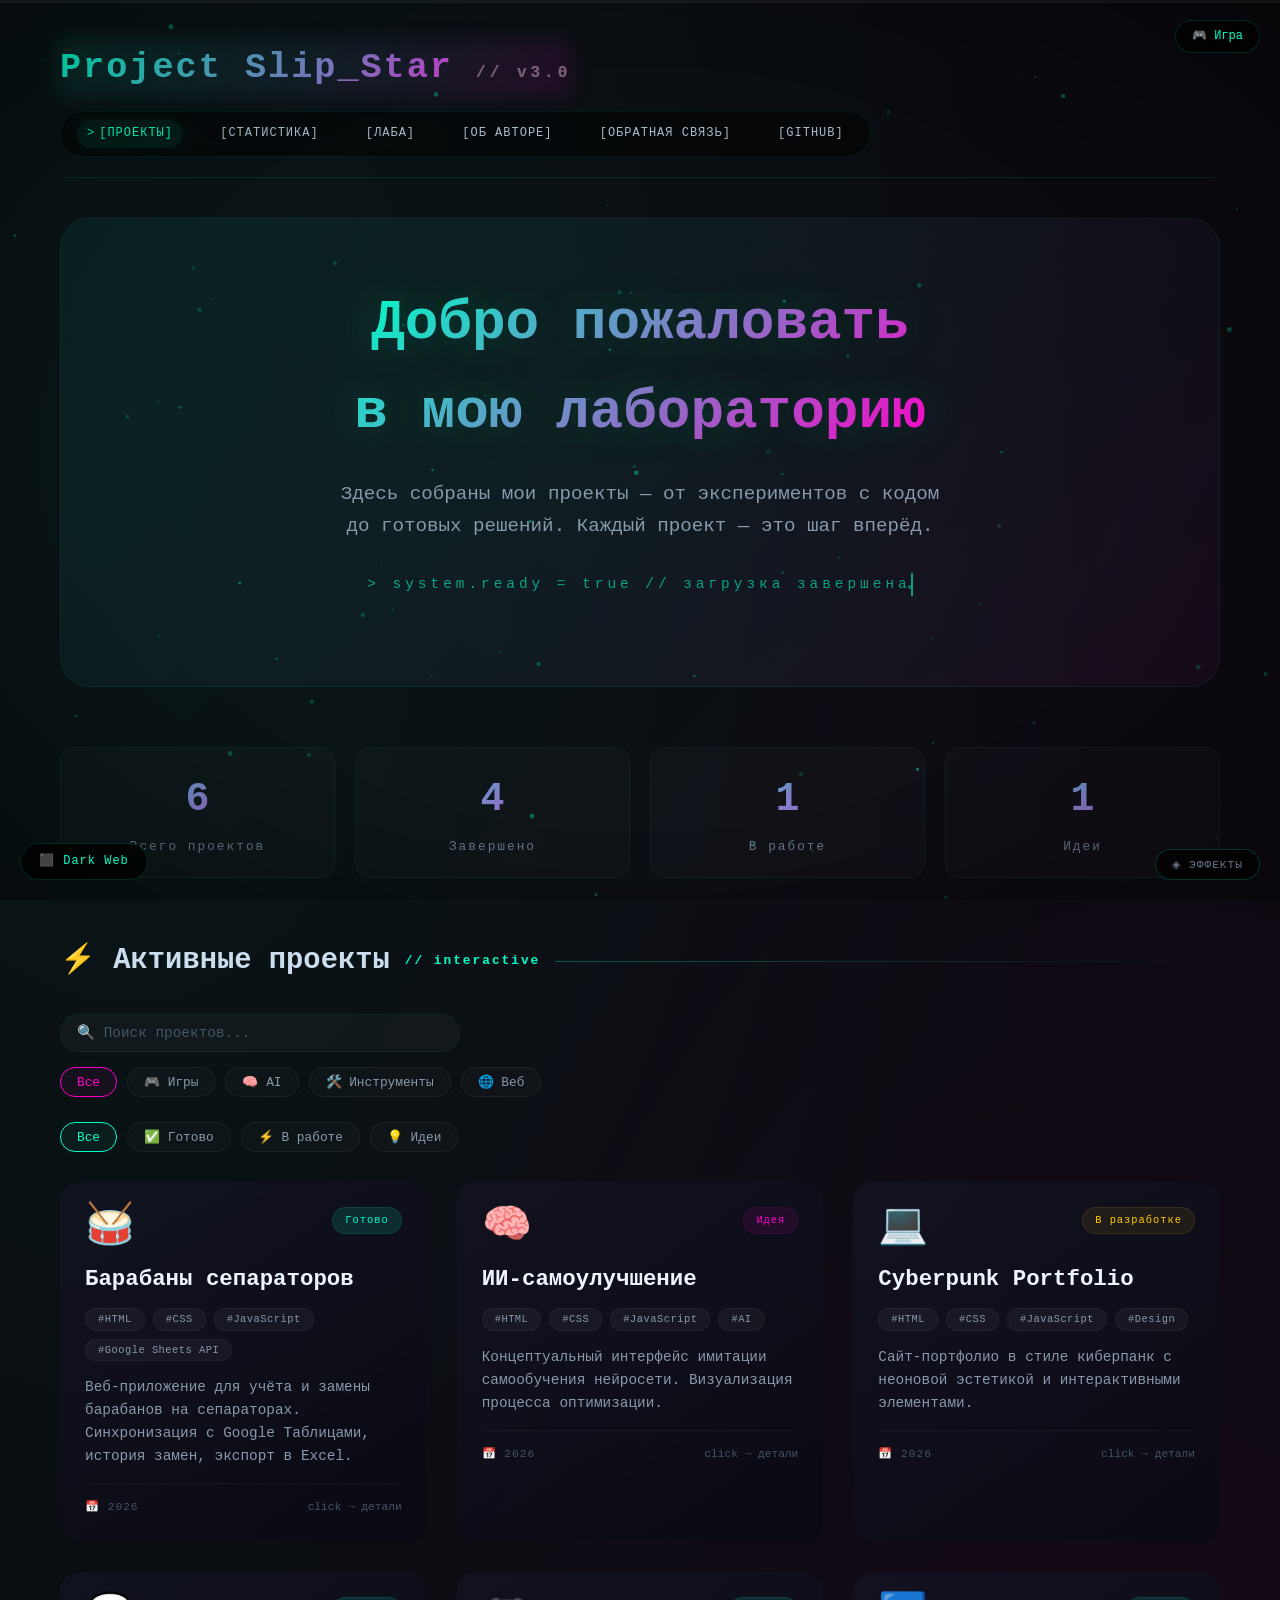
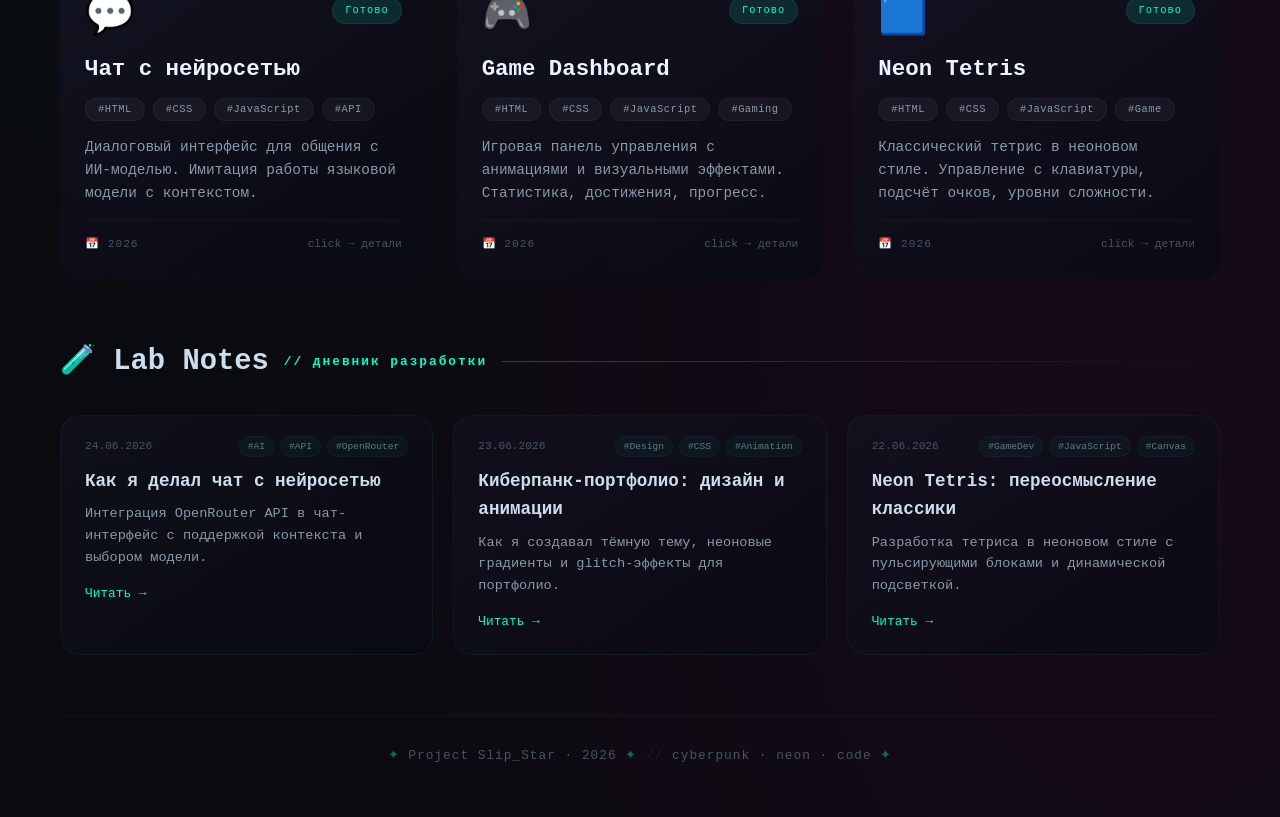
==== commit e4cb36ae: "Update index.html" ====
--- a/index.html
+++ b/index.html
@@ -636,8 +636,8 @@
             id: 2,
             title: "ИИ-самоулучшение",
             icon: "🧠",
-            status: "wip",
-            statusText: "В разработке",
+            status: "idea",
+            statusText: "Идея",
             category: "ai",
             categoryLabel: "🧠 AI",
             tags: ["HTML", "CSS", "JavaScript", "AI"],
@@ -649,15 +649,15 @@
             id: 3,
             title: "Cyberpunk Portfolio",
             icon: "💻",
-            status: "idea",
-            statusText: "Идея",
+            status: "wip",
+            statusText: "В разработке",
             category: "web",
             categoryLabel: "🌐 Веб",
             tags: ["HTML", "CSS", "JavaScript", "Design"],
             desc: "Сайт-портфолио в стиле киберпанк с неоновой эстетикой и интерактивными элементами.",
             fullDesc: "Экспериментальный дизайн-проект. Сочетание тёмной темы, неоновых градиентов, анимированных элементов и игровой эстетики.",
             date: "2026",
-            link: "#"
+            link: "https://dmitryerosh.github.io/ProjectSlipStar/"
         }, {
             id: 4,
             title: "Чат с нейросетью",
@@ -967,4 +967,4 @@
         console.log('%c📊 Статистика анимируется при скролле', 'color:#667788;');
     </script>
 </body>
-</html>+</html>
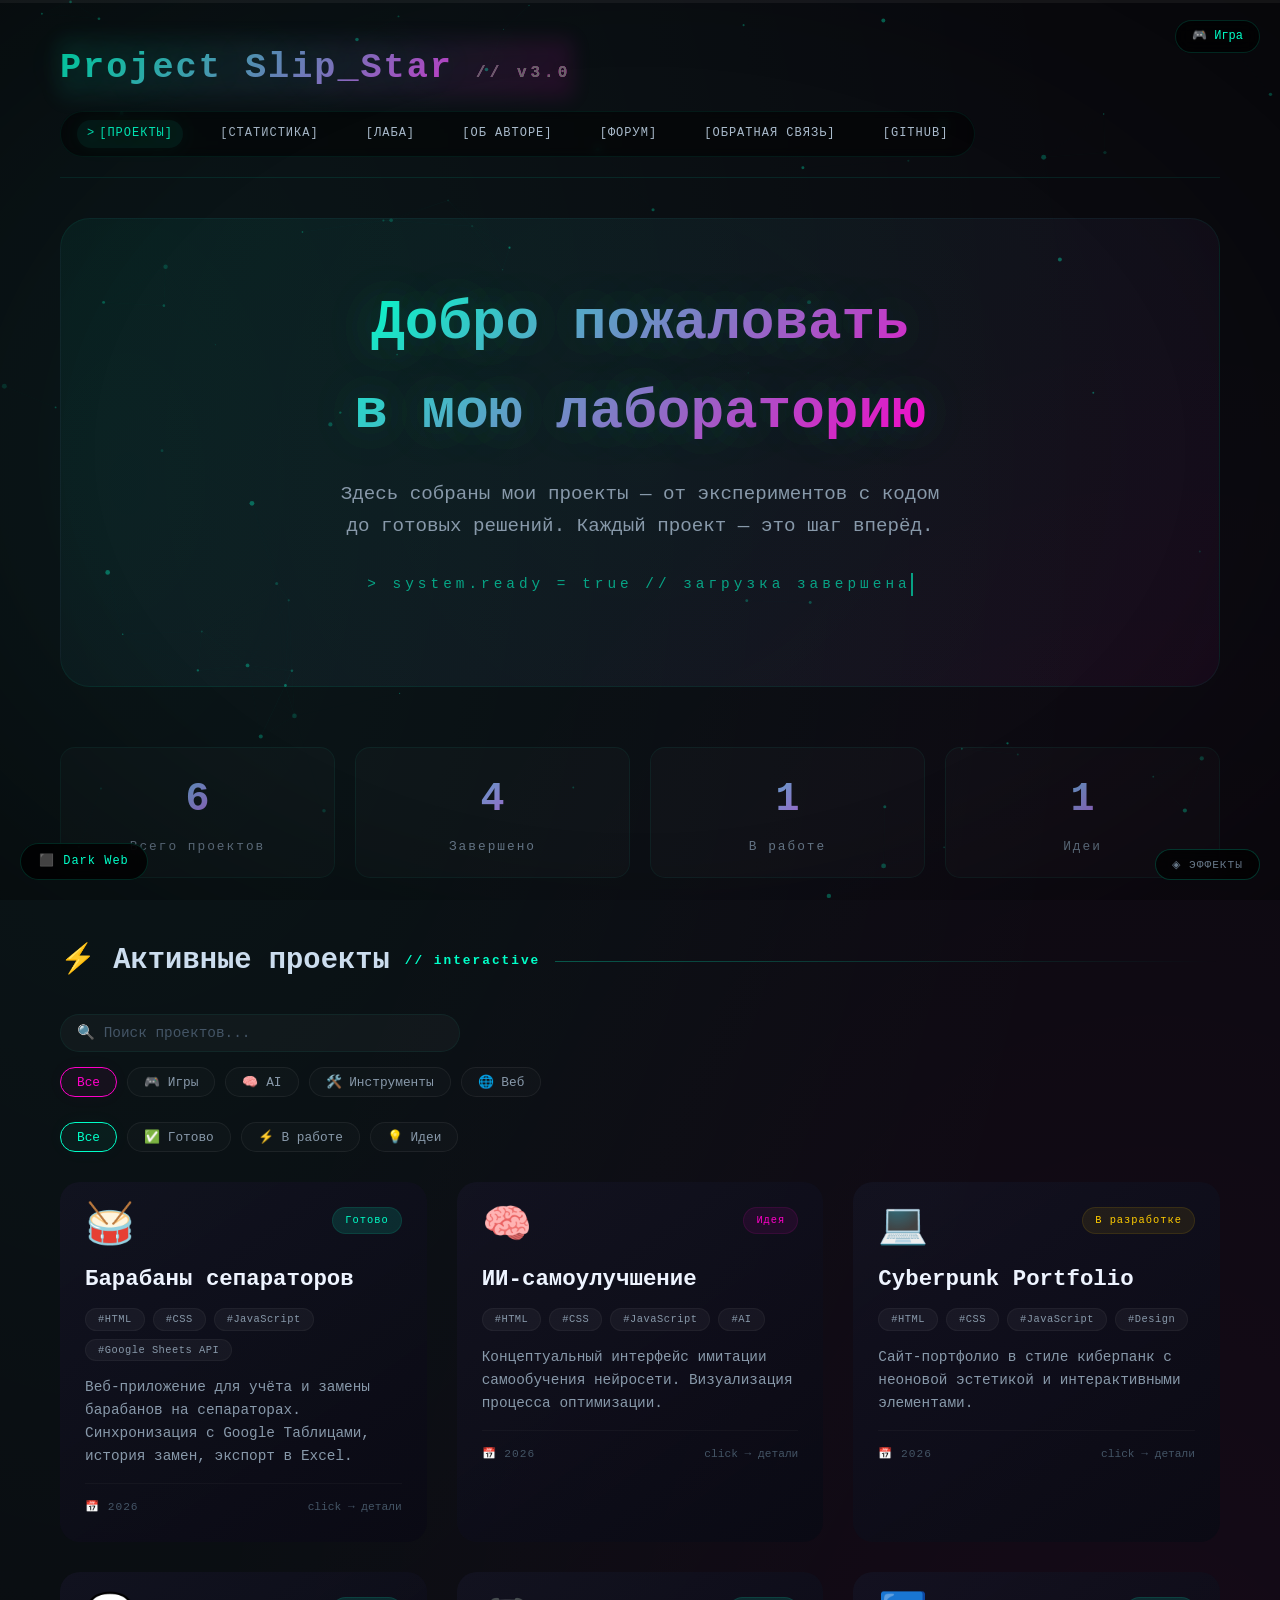
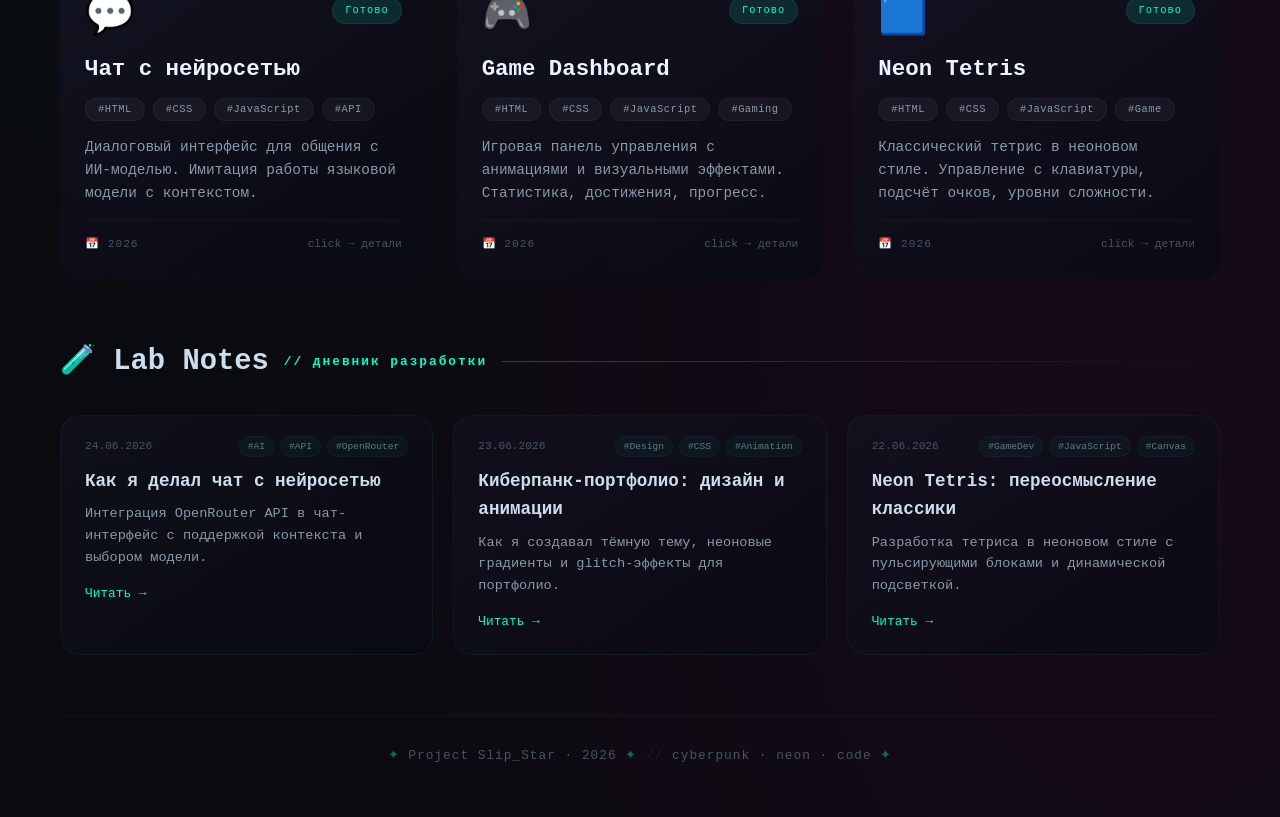
==== commit 7f185e9c: "Add files via upload" ====
--- a/index.html
+++ b/index.html
@@ -93,8 +93,10 @@
                 <a href="#stats" class="nav-link" data-target="stats">[СТАТИСТИКА]</a>
                 <a href="#blog" class="nav-link" data-target="blog">[ЛАБА]</a>
                 <a href="about.html" class="nav-link">[ОБ АВТОРЕ]</a>
+                <a href="forum.php" class="nav-link">[ФОРУМ]</a>
                 <a href="feedback.html" class="nav-link">[ОБРАТНАЯ СВЯЗЬ]</a>
                 <a href="https://github.com/DmitryErosh" target="_blank" rel="noopener noreferrer" class="nav-link">[GITHUB]</a>
+                <script src="nav-status.js"></script>
             </nav>
         </header>
 
--- a/style.css
+++ b/style.css
@@ -1,1401 +1,1462 @@
-/* ===== ГЛОБАЛЬНЫЕ СТИЛИ ===== */
-:root {
-    --bg-primary: #0a0a0f;
-    --bg-secondary: #12121f;
-    --text-primary: #e0e0e0;
-    --text-secondary: #8899aa;
-    --neon-cyan: #00ffc8;
-    --neon-pink: #ff00c8;
-    --neon-gold: #ffcc00;
-    --glow-cyan: 0 0 20px rgba(0, 255, 200, 0.2);
-    --glow-pink: 0 0 20px rgba(255, 0, 200, 0.2);
-    --scanline-opacity: 0.03;
-}
-
-* {
-    margin: 0;
-    padding: 0;
-    box-sizing: border-box;
-}
-
-html {
-    scroll-behavior: smooth;
-}
-
-body {
-    font-family: 'Segoe UI', 'Courier New', monospace;
-    background: var(--bg-primary);
-    color: var(--text-primary);
-    min-height: 100vh;
-    background-image: 
-        radial-gradient(ellipse at 10% 20%, rgba(0, 255, 200, 0.05) 0%, transparent 60%),
-        radial-gradient(ellipse at 90% 80%, rgba(255, 0, 200, 0.05) 0%, transparent 60%);
-    line-height: 1.6;
-    position: relative;
-}
-
-/* ===== SCANLINE / CRT OVERLAY ===== */
-body::before {
-    content: '';
-    position: fixed;
-    top: 0;
-    left: 0;
-    width: 100%;
-    height: 100%;
-    background: repeating-linear-gradient(
-        0deg,
-        rgba(0, 0, 0, 0) 0px,
-        rgba(0, 0, 0, 0) 2px,
-        rgba(0, 0, 0, 0.03) 2px,
-        rgba(0, 0, 0, 0.03) 4px
-    );
-    pointer-events: none;
-    z-index: 9999;
-    opacity: var(--scanline-opacity);
-    transition: opacity 0.5s;
-}
-
-body::after {
-    content: '';
-    position: fixed;
-    top: 0;
-    left: 0;
-    width: 100%;
-    height: 100%;
-    background: radial-gradient(ellipse at center, transparent 60%, rgba(0, 0, 0, 0.3) 100%);
-    pointer-events: none;
-    z-index: 9998;
-}
-
-/* ===== ТОГГЛ ЭФФЕКТОВ ===== */
-.effects-toggle {
-    position: fixed;
-    bottom: 20px;
-    right: 20px;
-    z-index: 10000;
-    background: rgba(0, 0, 0, 0.7);
-    border: 1px solid rgba(0, 255, 200, 0.2);
-    border-radius: 30px;
-    padding: 8px 16px;
-    color: #667788;
-    font-size: 0.7rem;
-    cursor: pointer;
-    transition: 0.3s;
-    backdrop-filter: blur(8px);
-    font-family: 'Courier New', monospace;
-    letter-spacing: 1px;
-}
-
-.effects-toggle:hover {
-    border-color: var(--neon-cyan);
-    color: var(--neon-cyan);
-}
-
-/* ===== PARTICLE BACKGROUND ===== */
-#particles-canvas {
-    position: fixed;
-    top: 0;
-    left: 0;
-    width: 100%;
-    height: 100%;
-    z-index: 0;
-    pointer-events: none;
-}
-
-/* ===== ФОКУС ===== */
-a:focus-visible,
-button:focus-visible,
-input:focus-visible,
-select:focus-visible,
-textarea:focus-visible {
-    outline: 2px solid var(--neon-cyan);
-    outline-offset: 4px;
-    border-radius: 4px;
-}
-
-/* ===== СКРОЛЛБАР ===== */
-::-webkit-scrollbar { width: 6px; }
-::-webkit-scrollbar-track { background: var(--bg-primary); }
-::-webkit-scrollbar-thumb { background: var(--neon-cyan); border-radius: 4px; box-shadow: 0 0 20px rgba(0, 255, 200, 0.3); }
-
-/* ===== КОНТЕЙНЕР ===== */
-.container {
-    max-width: 1200px;
-    margin: 0 auto;
-    padding: 20px;
-    position: relative;
-    z-index: 1;
-}
-
-/* ===== ШАПКА ===== */
-.header {
-    display: flex;
-    justify-content: space-between;
-    align-items: center;
-    padding: 20px 0;
-    border-bottom: 1px solid rgba(0, 255, 200, 0.1);
-    margin-bottom: 40px;
-    flex-wrap: wrap;
-    gap: 15px;
-}
-
-.logo {
-    font-size: 2.2rem;
-    font-weight: 700;
-    background: linear-gradient(135deg, var(--neon-cyan), var(--neon-pink));
-    -webkit-background-clip: text;
-    -webkit-text-fill-color: transparent;
-    letter-spacing: 2px;
-    text-shadow: 0 0 40px rgba(0, 255, 200, 0.2);
-    position: relative;
-}
-
-.logo::before {
-    content: '';
-    position: absolute;
-    top: -2px;
-    left: -2px;
-    right: -2px;
-    bottom: -2px;
-    background: linear-gradient(135deg, var(--neon-cyan), var(--neon-pink));
-    border-radius: 4px;
-    z-index: -1;
-    opacity: 0.1;
-    filter: blur(10px);
-}
-
-.logo span {
-    font-size: 1rem;
-    -webkit-text-fill-color: #666;
-    background: none;
-    letter-spacing: 4px;
-}
-
-/* ===== НАВИГАЦИЯ ===== */
-.nav {
-    display: flex;
-    gap: 25px;
-    flex-wrap: wrap;
-}
-
-.nav a {
-    color: var(--text-secondary);
-    text-decoration: none;
-    font-size: 0.9rem;
-    transition: 0.3s;
-    position: relative;
-    padding: 5px 0;
-}
-
-.nav a::after {
-    content: '';
-    position: absolute;
-    bottom: 0;
-    left: 0;
-    width: 0;
-    height: 2px;
-    background: linear-gradient(90deg, var(--neon-cyan), var(--neon-pink));
-    transition: 0.3s;
-    box-shadow: 0 0 10px rgba(0, 255, 200, 0.3);
-}
-
-.nav a:hover,
-.nav a:focus {
-    color: var(--neon-cyan);
-    text-shadow: 0 0 20px rgba(0, 255, 200, 0.2);
-}
-
-.nav a:hover::after,
-.nav a:focus::after {
-    width: 100%;
-}
-
-/* ===== ГЕРОЙ ===== */
-.hero {
-    text-align: center;
-    padding: 60px 20px 80px;
-    background: linear-gradient(135deg, rgba(0, 255, 200, 0.05), rgba(255, 0, 200, 0.05));
-    border-radius: 30px;
-    border: 1px solid rgba(0, 255, 200, 0.08);
-    margin-bottom: 60px;
-    position: relative;
-    overflow: hidden;
-}
-
-.hero::before {
-    content: '';
-    position: absolute;
-    top: -50%;
-    left: -50%;
-    width: 200%;
-    height: 200%;
-    background: radial-gradient(circle at center, rgba(0, 255, 200, 0.03) 0%, transparent 70%);
-    animation: rotate 20s linear infinite;
-}
-
-@keyframes rotate {
-    0% { transform: rotate(0deg); }
-    100% { transform: rotate(360deg); }
-}
-
-.hero h1 {
-    font-size: 3.5rem;
-    font-weight: 700;
-    background: linear-gradient(135deg, var(--neon-cyan), var(--neon-pink));
-    -webkit-background-clip: text;
-    -webkit-text-fill-color: transparent;
-    margin-bottom: 20px;
-    position: relative;
-    text-shadow: 0 0 60px rgba(0, 255, 200, 0.15);
-}
-
-/* GLITCH ЭФФЕКТ ДЛЯ ЗАГОЛОВКОВ */
-.glitch {
-    position: relative;
-    display: inline-block;
-}
-
-.glitch::before,
-.glitch::after {
-    content: attr(data-text);
-    position: absolute;
-    top: 0;
-    left: 0;
-    width: 100%;
-    height: 100%;
-    pointer-events: none;
-}
-
-.glitch::before {
-    color: var(--neon-pink);
-    z-index: -1;
-    animation: glitch1 2s infinite;
-}
-
-.glitch::after {
-    color: var(--neon-cyan);
-    z-index: -2;
-    animation: glitch2 2s infinite;
-}
-
-@keyframes glitch1 {
-    0%, 90%, 100% { transform: translate(0); opacity: 0; }
-    92% { transform: translate(-2px, 1px); opacity: 0.7; }
-    94% { transform: translate(2px, -1px); opacity: 0.5; }
-    96% { transform: translate(-1px, 2px); opacity: 0.8; }
-}
-
-@keyframes glitch2 {
-    0%, 85%, 100% { transform: translate(0); opacity: 0; }
-    87% { transform: translate(2px, -1px); opacity: 0.6; }
-    89% { transform: translate(-2px, 1px); opacity: 0.4; }
-    91% { transform: translate(1px, -2px); opacity: 0.7; }
-}
-
-.hero p {
-    font-size: 1.2rem;
-    color: var(--text-secondary);
-    max-width: 600px;
-    margin: 0 auto 30px;
-    position: relative;
-    line-height: 1.7;
-}
-
-/* TYPING EFFECT */
-.typing-text {
-    font-family: 'Courier New', monospace;
-    font-size: 0.9rem;
-    color: var(--neon-cyan);
-    letter-spacing: 4px;
-    opacity: 0.6;
-    position: relative;
-    display: inline-block;
-    white-space: nowrap;
-    overflow: hidden;
-    border-right: 2px solid var(--neon-cyan);
-    animation: typing 3s steps(30) 1s forwards, blink 0.75s step-end infinite;
-    max-width: fit-content;
-    margin: 0 auto;
-}
-
-@keyframes typing {
-    from { width: 0; }
-    to { width: 100%; }
-}
-
-@keyframes blink {
-    0%, 100% { border-color: var(--neon-cyan); }
-    50% { border-color: transparent; }
-}
-
-.hero .typing-text::before {
-    content: '> ';
-}
-
-/* ===== СТАТИСТИКА ===== */
-.stats {
-    display: grid;
-    grid-template-columns: repeat(auto-fit, minmax(180px, 1fr));
-    gap: 20px;
-    margin-bottom: 60px;
-}
-
-.stat-item {
-    background: rgba(255, 255, 255, 0.02);
-    border: 1px solid rgba(0, 255, 200, 0.06);
-    border-radius: 15px;
-    padding: 20px;
-    text-align: center;
-    transition: 0.3s;
-    position: relative;
-}
-
-.stat-item:hover {
-    border-color: rgba(0, 255, 200, 0.2);
-    transform: translateY(-3px);
-    box-shadow: 0 0 30px rgba(0, 255, 200, 0.05);
-}
-
-.stat-item .number {
-    font-size: 2.5rem;
-    font-weight: 700;
-    background: linear-gradient(135deg, var(--neon-cyan), var(--neon-pink));
-    -webkit-background-clip: text;
-    -webkit-text-fill-color: transparent;
-}
-
-.stat-item .label {
-    font-size: 0.8rem;
-    color: #667788;
-    margin-top: 5px;
-    letter-spacing: 2px;
-}
-
-/* ===== ФИЛЬТРЫ ===== */
-.filters {
-    display: flex;
-    gap: 10px;
-    flex-wrap: wrap;
-    margin-bottom: 30px;
-}
-
-.filter-btn {
-    padding: 6px 16px;
-    border: 1px solid rgba(255, 255, 255, 0.06);
-    border-radius: 30px;
-    background: rgba(255, 255, 255, 0.02);
-    color: var(--text-secondary);
-    cursor: pointer;
-    transition: 0.3s;
-    font-size: 0.8rem;
-    font-family: inherit;
-}
-
-.filter-btn:hover {
-    border-color: rgba(0, 255, 200, 0.2);
-    color: #ccddee;
-}
-
-.filter-btn.active {
-    border-color: var(--neon-cyan);
-    color: var(--neon-cyan);
-    background: rgba(0, 255, 200, 0.05);
-    box-shadow: 0 0 20px rgba(0, 255, 200, 0.03);
-}
-
-/* ===== ПРОЕКТЫ ===== */
-.section-title {
-    font-size: 1.8rem;
-    margin-bottom: 30px;
-    display: flex;
-    align-items: center;
-    gap: 15px;
-    color: #ccddee;
-    flex-wrap: wrap;
-}
-
-.section-title::after {
-    content: '';
-    flex: 1;
-    height: 1px;
-    background: linear-gradient(90deg, rgba(0, 255, 200, 0.3), transparent);
-}
-
-.section-title .accent {
-    color: var(--neon-cyan);
-    font-size: 0.8rem;
-    letter-spacing: 2px;
-}
-
-.projects-grid {
-    display: grid;
-    grid-template-columns: repeat(auto-fit, minmax(320px, 1fr));
-    gap: 30px;
-    margin-bottom: 60px;
-}
-
-/* ===== КАРТОЧКИ С ГЛИТЧ-ЭФФЕКТОМ ===== */
-.project-card {
-    display: block;
-    background: linear-gradient(145deg, rgba(20, 20, 35, 0.8), rgba(10, 10, 20, 0.9));
-    border: 1px solid rgba(0, 255, 200, 0.06);
-    border-radius: 20px;
-    padding: 25px;
-    transition: transform 0.3s ease, border-color 0.3s ease, box-shadow 0.3s ease;
-    cursor: pointer;
-    text-align: left;
-    color: inherit;
-    font: inherit;
-    border: none;
-    background-color: transparent;
-    appearance: none;
-    opacity: 0;
-    transform: translateY(20px);
-    transition: opacity 0.5s ease, transform 0.5s ease, border-color 0.3s ease, box-shadow 0.3s ease;
-    position: relative;
-}
-
-.project-card.visible {
-    opacity: 1;
-    transform: translateY(0);
-}
-
-.project-card:hover,
-.project-card:focus {
-    transform: translateY(-6px) scale(1.01);
-    border-color: rgba(0, 255, 200, 0.15);
-    box-shadow: 0 20px 40px rgba(0, 0, 0, 0.5), 0 0 30px rgba(0, 255, 200, 0.03);
-}
-
-/* Глитч-эффект на карточках */
-.project-card::after {
-    content: '';
-    position: absolute;
-    top: 0;
-    left: 0;
-    width: 100%;
-    height: 100%;
-    background: linear-gradient(135deg, rgba(0, 255, 200, 0.03), rgba(255, 0, 200, 0.03));
-    pointer-events: none;
-    opacity: 0;
-    transition: 0.5s;
-    border-radius: 20px;
-}
-
-.project-card:hover::after {
-    opacity: 1;
-}
-
-.project-card .card-header {
-    display: flex;
-    justify-content: space-between;
-    align-items: flex-start;
-    margin-bottom: 15px;
-}
-
-.project-card .card-header .project-icon {
-    font-size: 2.5rem;
-    line-height: 1;
-}
-
-.project-card .card-header .project-status {
-    font-size: 0.65rem;
-    padding: 4px 12px;
-    border-radius: 20px;
-    background: rgba(0, 255, 200, 0.08);
-    color: var(--neon-cyan);
-    border: 1px solid rgba(0, 255, 200, 0.1);
-    letter-spacing: 1px;
-}
-
-.project-card .card-header .project-status.done {
-    background: rgba(0, 255, 200, 0.12);
-    color: var(--neon-cyan);
-}
-
-.project-card .card-header .project-status.wip {
-    background: rgba(255, 200, 0, 0.08);
-    color: var(--neon-gold);
-    border-color: rgba(255, 200, 0, 0.1);
-}
-
-.project-card .card-header .project-status.idea {
-    background: rgba(255, 0, 200, 0.08);
-    color: var(--neon-pink);
-    border-color: rgba(255, 0, 200, 0.1);
-}
-
-.project-card h3 {
-    font-size: 1.4rem;
-    margin-bottom: 10px;
-    color: #eef4ff;
-    font-weight: 600;
-}
-
-.project-card .project-tags {
-    display: flex;
-    flex-wrap: wrap;
-    gap: 8px;
-    margin-bottom: 15px;
-}
-
-.project-card .project-tags .tag {
-    font-size: 0.65rem;
-    padding: 2px 12px;
-    border-radius: 12px;
-    background: rgba(255, 255, 255, 0.04);
-    color: var(--text-secondary);
-    border: 1px solid rgba(255, 255, 255, 0.04);
-    letter-spacing: 0.5px;
-    transition: 0.3s;
-}
-
-.project-card .project-tags .tag:hover {
-    color: var(--neon-cyan);
-    border-color: rgba(0, 255, 200, 0.1);
-}
-
-.project-card p {
-    color: var(--text-secondary);
-    font-size: 0.9rem;
-    line-height: 1.6;
-    margin-bottom: 15px;
-}
-
-.project-card .card-footer {
-    display: flex;
-    justify-content: space-between;
-    align-items: center;
-    border-top: 1px solid rgba(255, 255, 255, 0.03);
-    padding-top: 15px;
-}
-
-.project-card .card-footer .project-date {
-    font-size: 0.7rem;
-    color: #445566;
-    letter-spacing: 1px;
-}
-
-/* ===== МОДАЛЬНОЕ ОКНО ===== */
-.modal-overlay {
-    display: none;
-    position: fixed;
-    top: 0;
-    left: 0;
-    width: 100%;
-    height: 100%;
-    background: rgba(0, 0, 0, 0.85);
-    backdrop-filter: blur(8px);
-    z-index: 1000;
-    justify-content: center;
-    align-items: center;
-    padding: 20px;
-}
-
-.modal-overlay.active {
-    display: flex;
-    animation: fadeIn 0.25s ease;
-}
-
-@keyframes fadeIn {
-    0% { opacity: 0; transform: scale(0.96); }
-    100% { opacity: 1; transform: scale(1); }
-}
-
-.modal-box {
-    background: linear-gradient(145deg, #1a1a2e, #0f0f1a);
-    border: 1px solid rgba(0, 255, 200, 0.1);
-    border-radius: 30px;
-    max-width: 600px;
-    width: 100%;
-    padding: 35px;
-    position: relative;
-    max-height: 90vh;
-    overflow-y: auto;
-}
-
-.modal-box .close-btn {
-    position: absolute;
-    top: 15px;
-    right: 20px;
-    font-size: 1.8rem;
-    color: #667788;
-    cursor: pointer;
-    transition: 0.3s;
-    background: none;
-    border: none;
-}
-
-.modal-box .close-btn:hover {
-    color: var(--neon-pink);
-    transform: rotate(90deg);
-}
-
-.modal-box .modal-icon {
-    font-size: 3rem;
-    margin-bottom: 15px;
-}
-
-.modal-box h2 {
-    font-size: 2rem;
-    margin-bottom: 15px;
-    background: linear-gradient(135deg, var(--neon-cyan), var(--neon-pink));
-    -webkit-background-clip: text;
-    -webkit-text-fill-color: transparent;
-}
-
-.modal-box .modal-desc {
-    color: var(--text-secondary);
-    line-height: 1.8;
-    margin-bottom: 20px;
-}
-
-.modal-box .modal-details {
-    background: rgba(255, 255, 255, 0.02);
-    border-radius: 15px;
-    padding: 20px;
-    margin-bottom: 20px;
-}
-
-.modal-box .modal-details .detail-row {
-    display: flex;
-    justify-content: space-between;
-    padding: 8px 0;
-    border-bottom: 1px solid rgba(255, 255, 255, 0.03);
-    font-size: 0.9rem;
-}
-
-.modal-box .modal-details .detail-row:last-child {
-    border-bottom: none;
-}
-
-.modal-box .modal-details .detail-row .label {
-    color: #667788;
-}
-
-.modal-box .modal-details .detail-row .value {
-    color: #ccddee;
-}
-
-.modal-box .modal-link {
-    display: inline-block;
-    padding: 12px 30px;
-    background: linear-gradient(135deg, var(--neon-cyan), #00ccaa);
-    color: #0a0a0f;
-    text-decoration: none;
-    border-radius: 30px;
-    font-weight: 600;
-    transition: 0.3s;
-}
-
-.modal-box .modal-link:hover {
-    transform: scale(1.05);
-    box-shadow: 0 0 30px rgba(0, 255, 200, 0.3);
-}
-
-.modal-box .modal-link.disabled {
-    opacity: 0.55;
-    pointer-events: none;
-    cursor: default;
-}
-
-/* ===== ПОДВАЛ ===== */
-.footer {
-    border-top: 1px solid rgba(0, 255, 200, 0.05);
-    padding: 30px 0;
-    text-align: center;
-    color: #445566;
-    font-size: 0.8rem;
-    letter-spacing: 1px;
-}
-
-.footer .glow {
-    color: var(--neon-cyan);
-    opacity: 0.4;
-}
-
-/* ===== PROGRESS BAR ===== */
-.progress-bar {
-    position: fixed;
-    top: 0;
-    left: 0;
-    width: 100%;
-    height: 3px;
-    background: rgba(255, 255, 255, 0.05);
-    z-index: 9999;
-    overflow: hidden;
-}
-
-.progress-fill {
-    height: 100%;
-    width: 0%;
-    background: linear-gradient(90deg, #00ffc8, #ff00c8);
-    transition: width 0.1s ease;
-    box-shadow: 0 0 20px rgba(0, 255, 200, 0.3);
-}
-
-/* ===== BACK TO TOP ===== */
-.back-to-top {
-    position: fixed;
-    bottom: 80px;
-    right: 20px;
-    z-index: 9999;
-    background: rgba(0, 0, 0, 0.7);
-    border: 1px solid rgba(0, 255, 200, 0.2);
-    border-radius: 50%;
-    width: 50px;
-    height: 50px;
-    color: #00ffc8;
-    cursor: pointer;
-    transition: all 0.3s;
-    opacity: 0;
-    transform: translateY(20px);
-    pointer-events: none;
-    backdrop-filter: blur(8px);
-    display: flex;
-    align-items: center;
-    justify-content: center;
-    box-shadow: 0 0 20px rgba(0, 255, 200, 0.1);
-}
-
-.back-to-top.visible {
-    opacity: 1;
-    transform: translateY(0);
-    pointer-events: all;
-}
-
-.back-to-top:hover {
-    border-color: #00ffc8;
-    box-shadow: 0 0 30px rgba(0, 255, 200, 0.3);
-    transform: scale(1.1);
-}
-
-.back-to-top:active {
-    transform: scale(0.9);
-}
-
-.back-to-top svg {
-    width: 28px;
-    height: 28px;
-}
-
-/* ===== СКИЛЛЫ ===== */
-.skill-card .skill-fill {
-    transition: width 1s ease;
-}
-
-.skill-card .skill-fill.animated {
-    width: var(--percent);
-}
-
-/* ===== ДОПОЛНИТЕЛЬНЫЕ ЭФФЕКТЫ ДЛЯ КОНТАКТОВ ===== */
-.contact-card .copy-btn {
-    transition: all 0.3s;
-}
-
-.contact-card .copy-btn.copied {
-    border-color: #00ffc8;
-    color: #00ffc8;
-    background: rgba(0, 255, 200, 0.05);
-}
-
-/* ===== ПОДСВЕТКА ТАЙМЛАЙНА ===== */
-.timeline-item:last-child {
-    margin-bottom: 0;
-}
-
-/* ===== ТЕРМИНАЛЬНАЯ НАВИГАЦИЯ ===== */
-.nav-terminal {
-    display: flex;
-    gap: 15px;
-    flex-wrap: wrap;
-    background: rgba(0, 0, 0, 0.3);
-    padding: 8px 16px;
-    border-radius: 30px;
-    border: 1px solid rgba(0, 255, 200, 0.06);
-    backdrop-filter: blur(4px);
-}
-
-.nav-terminal .nav-link {
-    color: #aabbcc; /* ← ЯРЧЕ */
-    text-decoration: none;
-    font-size: 0.75rem;
-    font-family: 'Courier New', monospace;
-    transition: 0.3s;
-    padding: 4px 10px;
-    border-radius: 20px;
-    letter-spacing: 1px;
-    position: relative;
-    text-shadow: 0 0 10px rgba(0, 255, 200, 0.05);
-}
-
-.nav-terminal .nav-link::before {
-    content: '>';
-    margin-right: 4px;
-    opacity: 0;
-    transition: 0.3s;
-    color: #00ffc8; /* ← ДОБАВИТЬ ЭТУ СТРОКУ */
-}
-
-.nav-terminal .nav-link:hover {
-    color: #ddeeff; /* ← ЯРЧЕ */
-    text-shadow: 0 0 20px rgba(0, 255, 200, 0.15);
-}
-
-.nav-terminal .nav-link.active {
-    color: #00ffc8;
-    background: rgba(0, 255, 200, 0.08); /* ← УВЕЛИЧИЛ ПРОЗРАЧНОСТЬ */
-    text-shadow: 0 0 30px rgba(0, 255, 200, 0.3); /* ← ЯРЧЕ СВЕЧЕНИЕ */
-    box-shadow: 0 0 20px rgba(0, 255, 200, 0.05);
-}
-
-/* ===== ФОН ДЛЯ ТЕРМИНАЛЬНОЙ НАВИГАЦИИ ===== */
-.nav-terminal {
-    background: rgba(0, 0, 0, 0.5); /* ← СДЕЛАЛ ФОН ТЕМНЕЕ */
-    border: 1px solid rgba(0, 255, 200, 0.08);
-}
-
-.nav-terminal .nav-link.active::before {
-    opacity: 1;
-}
-
-/* ===== ПОИСК И ФИЛЬТРЫ КАТЕГОРИЙ ===== */
-.search-filter-area {
-    display: flex;
-    flex-direction: column;
-    gap: 15px;
-    margin-bottom: 25px;
-}
-
-.search-box {
-    display: flex;
-    align-items: center;
-    position: relative;
-    max-width: 400px;
-}
-
-.search-box input {
-    width: 100%;
-    padding: 10px 40px 10px 16px;
-    background: rgba(255, 255, 255, 0.03);
-    border: 1px solid rgba(0, 255, 200, 0.06);
-    border-radius: 30px;
-    color: #ccddee;
-    font-size: 0.9rem;
-    font-family: inherit;
-    outline: none;
-    transition: 0.3s;
-}
-
-.search-box input:focus {
-    border-color: rgba(0, 255, 200, 0.2);
-    box-shadow: 0 0 20px rgba(0, 255, 200, 0.03);
-}
-
-.search-box input::placeholder {
-    color: #445566;
-}
-
-.search-box .clear-search {
-    position: absolute;
-    right: 12px;
-    background: none;
-    border: none;
-    color: #445566;
-    cursor: pointer;
-    font-size: 0.9rem;
-    display: none;
-    transition: 0.3s;
-}
-
-.search-box .clear-search:hover {
-    color: #00ffc8;
-}
-
-.category-filters {
-    display: flex;
-    gap: 10px;
-    flex-wrap: wrap;
-}
-
-.category-btn {
-    padding: 6px 16px;
-    border: 1px solid rgba(255, 255, 255, 0.06);
-    border-radius: 30px;
-    background: rgba(255, 255, 255, 0.02);
-    color: #8899aa;
-    cursor: pointer;
-    transition: 0.3s;
-    font-size: 0.8rem;
-    font-family: inherit;
-}
-
-.category-btn:hover {
-    border-color: rgba(0, 255, 200, 0.2);
-    color: #ccddee;
-}
-
-.category-btn.active {
-    border-color: #ff00c8;
-    color: #ff00c8;
-    background: rgba(255, 0, 200, 0.05);
-    box-shadow: 0 0 20px rgba(255, 0, 200, 0.03);
-}
-
-/* ============================================================
-   DARK WEB SIMULATOR
-   ============================================================ */
-.dark-web-toggle {
-    position: fixed;
-    bottom: 20px;
-    left: 20px;
-    z-index: 9999;
-    background: rgba(0, 0, 0, 0.8);
-    border: 1px solid rgba(0, 255, 200, 0.15);
-    border-radius: 30px;
-    padding: 8px 18px;
-    color: #00ffc8;
-    font-size: 0.75rem;
-    font-family: 'Courier New', monospace;
-    cursor: pointer;
-    transition: 0.3s;
-    backdrop-filter: blur(8px);
-    letter-spacing: 1px;
-}
-
-.dark-web-toggle:hover {
-    border-color: #00ffc8;
-    box-shadow: 0 0 30px rgba(0, 255, 200, 0.1);
-}
-
-.dark-web-terminal {
-    position: fixed;
-    bottom: 80px;
-    left: 20px;
-    width: 500px;
-    max-width: 90vw;
-    max-height: 400px;
-    background: rgba(0, 8, 16, 0.95);
-    border: 1px solid rgba(0, 255, 200, 0.15);
-    border-radius: 16px;
-    backdrop-filter: blur(12px);
-    z-index: 9998;
-    display: none;
-    flex-direction: column;
-    box-shadow: 0 20px 60px rgba(0, 0, 0, 0.8), 0 0 40px rgba(0, 255, 200, 0.05);
-}
-
-.dark-web-terminal.active {
-    display: flex;
-    animation: terminalIn 0.3s ease;
-}
-
-@keyframes terminalIn {
-    0% { opacity: 0; transform: translateY(20px) scale(0.95); }
-    100% { opacity: 1; transform: translateY(0) scale(1); }
-}
-
-.terminal-header {
-    display: flex;
-    align-items: center;
-    gap: 8px;
-    padding: 10px 14px;
-    border-bottom: 1px solid rgba(0, 255, 200, 0.06);
-    background: rgba(0, 0, 0, 0.3);
-    border-radius: 16px 16px 0 0;
-}
-
-.terminal-dot {
-    width: 12px;
-    height: 12px;
-    border-radius: 50%;
-    display: inline-block;
-}
-
-.terminal-dot.red { background: #ff4444; }
-.terminal-dot.yellow { background: #ffcc00; }
-.terminal-dot.green { background: #00ff88; }
-
-.terminal-title {
-    flex: 1;
-    color: #445566;
-    font-size: 0.7rem;
-    font-family: 'Courier New', monospace;
-    letter-spacing: 1px;
-    text-align: center;
-}
-
-.terminal-close {
-    background: none;
-    border: none;
-    color: #445566;
-    cursor: pointer;
-    font-size: 1rem;
-    transition: 0.3s;
-}
-
-.terminal-close:hover {
-    color: #ff4444;
-}
-
-.terminal-body {
-    padding: 12px 16px;
-    height: 300px;
-    overflow-y: auto;
-    font-family: 'Courier New', monospace;
-    font-size: 0.8rem;
-    color: #00ffc8;
-    line-height: 1.7;
-}
-
-.terminal-body .terminal-line {
-    opacity: 0.8;
-    margin-bottom: 2px;
-}
-
-.terminal-body .terminal-line:last-child {
-    margin-bottom: 0;
-}
-
-.terminal-prompt {
-    display: flex;
-    align-items: center;
-    gap: 8px;
-    margin-top: 6px;
-}
-
-.prompt-symbol {
-    color: #00ffc8;
-    font-weight: bold;
-}
-
-#terminalInput {
-    flex: 1;
-    background: transparent;
-    border: none;
-    color: #00ffc8;
-    font-family: 'Courier New', monospace;
-    font-size: 0.8rem;
-    outline: none;
-}
-
-#terminalInput::placeholder {
-    color: #445566;
-}
-
-/* ============================================================
-   МИНИ-ИГРА
-   ============================================================ */
-.game-mini-toggle {
-    position: fixed;
-    top: 20px;
-    right: 20px;
-    z-index: 9999;
-    background: rgba(0, 0, 0, 0.7);
-    border: 1px solid rgba(0, 255, 200, 0.15);
-    border-radius: 30px;
-    padding: 6px 16px;
-    color: #00ffc8;
-    font-size: 0.75rem;
-    font-family: 'Courier New', monospace;
-    cursor: pointer;
-    transition: 0.3s;
-    backdrop-filter: blur(8px);
-}
-
-.game-mini-toggle:hover {
-    border-color: #00ffc8;
-    box-shadow: 0 0 30px rgba(0, 255, 200, 0.1);
-}
-
-.game-mini-container {
-    position: fixed;
-    top: 70px;
-    right: 20px;
-    z-index: 9998;
-    background: rgba(0, 8, 16, 0.95);
-    border: 1px solid rgba(0, 255, 200, 0.15);
-    border-radius: 16px;
-    backdrop-filter: blur(12px);
-    padding: 12px;
-    display: none;
-    flex-direction: column;
-    box-shadow: 0 20px 60px rgba(0, 0, 0, 0.8);
-    max-width: 420px;
-    width: 100%;
-}
-
-.game-mini-container.active {
-    display: flex;
-    animation: terminalIn 0.3s ease;
-}
-
-.game-mini-header {
-    display: flex;
-    justify-content: space-between;
-    align-items: center;
-    padding: 0 4px 8px 4px;
-    border-bottom: 1px solid rgba(0, 255, 200, 0.06);
-    color: #445566;
-    font-size: 0.7rem;
-    font-family: 'Courier New', monospace;
-    letter-spacing: 1px;
-}
-
-.game-mini-header span {
-    color: #00ffc8;
-}
-
-.game-mini-close {
-    background: none;
-    border: none;
-    color: #445566;
-    cursor: pointer;
-    font-size: 1rem;
-    transition: 0.3s;
-}
-
-.game-mini-close:hover {
-    color: #ff4444;
-}
-
-.game-mini-canvas-wrapper {
-    margin: 8px 0;
-}
-
-#gameMiniCanvas {
-    width: 100%;
-    height: auto;
-    border-radius: 8px;
-    background: #0a0a1a;
-    image-rendering: pixelated;
-}
-
-.game-mini-controls {
-    display: flex;
-    justify-content: space-between;
-    align-items: center;
-    color: #667788;
-    font-size: 0.75rem;
-    font-family: 'Courier New', monospace;
-    padding: 4px 0;
-}
-
-.game-mini-controls button {
-    background: none;
-    border: 1px solid rgba(0, 255, 200, 0.1);
-    border-radius: 30px;
-    color: #00ffc8;
-    padding: 2px 14px;
-    cursor: pointer;
-    transition: 0.3s;
-    font-size: 0.8rem;
-}
-
-.game-mini-controls button:hover {
-    border-color: #00ffc8;
-    box-shadow: 0 0 20px rgba(0, 255, 200, 0.05);
-}
-
-.game-mini-hint {
-    color: #445566;
-    font-size: 0.6rem;
-    font-family: 'Courier New', monospace;
-    text-align: center;
-    padding-top: 4px;
-    letter-spacing: 1px;
-}
-
-/* ============================================================
-   BLOG / LAB NOTES
-   ============================================================ */
-.blog-grid {
-    display: grid;
-    grid-template-columns: repeat(auto-fit, minmax(300px, 1fr));
-    gap: 20px;
-    margin-bottom: 60px;
-}
-
-.blog-card {
-    background: linear-gradient(145deg, rgba(20, 20, 35, 0.6), rgba(10, 10, 20, 0.8));
-    border: 1px solid rgba(0, 255, 200, 0.06);
-    border-radius: 20px;
-    padding: 20px 24px;
-    transition: 0.3s;
-}
-
-.blog-card:hover {
-    border-color: rgba(0, 255, 200, 0.12);
-    transform: translateY(-3px);
-}
-
-.blog-card-header {
-    display: flex;
-    justify-content: space-between;
-    align-items: center;
-    flex-wrap: wrap;
-    gap: 8px;
-    margin-bottom: 10px;
-}
-
-.blog-card-header .blog-date {
-    color: #445566;
-    font-size: 0.7rem;
-    font-family: 'Courier New', monospace;
-}
-
-.blog-card-header .blog-tags {
-    display: flex;
-    gap: 6px;
-    flex-wrap: wrap;
-}
-
-.blog-card-header .blog-tags span {
-    font-size: 0.6rem;
-    padding: 2px 8px;
-    border-radius: 12px;
-    background: rgba(0, 255, 200, 0.04);
-    color: #667788;
-    border: 1px solid rgba(0, 255, 200, 0.04);
-}
-
-.blog-card h3 {
-    color: #ccddee;
-    font-size: 1.1rem;
-    margin-bottom: 8px;
-}
-
-.blog-card p {
-    color: #8899aa;
-    font-size: 0.85rem;
-    line-height: 1.6;
-    margin-bottom: 12px;
-}
-
-.blog-card .blog-link {
-    color: #00ffc8;
-    text-decoration: none;
-    font-size: 0.8rem;
-    font-family: 'Courier New', monospace;
-    transition: 0.3s;
-}
-
-.blog-card .blog-link:hover {
-    color: #ff00c8;
-    padding-left: 8px;
-}
-
-/* ============================================================
-   АДАПТИВНОСТЬ ДЛЯ МОБИЛЬНЫХ
-   ============================================================ */
-@media (max-width: 768px) {
-    .dark-web-terminal {
-        left: 10px;
-        right: 10px;
-        width: auto;
-        max-height: 350px;
-        bottom: 70px;
-    }
-    .game-mini-container {
-        right: 10px;
-        left: 10px;
-        top: 60px;
-        width: auto;
-        max-width: none;
-    }
-    #gameMiniCanvas {
-        height: 200px;
-    }
-    .nav-terminal {
-        gap: 8px;
-        padding: 6px 12px;
-    }
-    .nav-terminal .nav-link {
-        font-size: 0.65rem;
-        padding: 3px 8px;
-    }
-    .blog-grid {
-        grid-template-columns: 1fr;
-    }
-}
-
-@media (max-width: 480px) {
-    .dark-web-toggle {
-        bottom: 10px;
-        left: 10px;
-        font-size: 0.6rem;
-        padding: 6px 12px;
-    }
-    .game-mini-toggle {
-        top: 10px;
-        right: 10px;
-        font-size: 0.6rem;
-        padding: 4px 12px;
-    }
-    .terminal-body {
-        font-size: 0.7rem;
-        height: 200px;
-    }
-    .game-mini-container {
-        top: 50px;
-        padding: 8px;
-    }
-    #gameMiniCanvas {
-        height: 150px;
-    }
-}
-
-/* ===== NO RESULTS ===== */
-.no-results {
-    text-align: center;
-    padding: 40px 20px;
-    color: #445566;
-    font-size: 1.1rem;
-    font-family: 'Courier New', monospace;
-}
-
-.no-results p::before {
-    content: '> ';
-    color: #00ffc8;
-    opacity: 0.3;
-}
-
-/* ===== ТЕМНАЯ/СВЕТЛАЯ ТЕМА ===== */
-body.light-mode {
-    --bg-primary: #f0f4f8;
-    --bg-secondary: #e8ecf0;
-    --text-primary: #1a1a2e;
-    --text-secondary: #445566;
-    background: var(--bg-primary);
-    background-image: 
-        radial-gradient(ellipse at 10% 20%, rgba(0, 255, 200, 0.03) 0%, transparent 60%),
-        radial-gradient(ellipse at 90% 80%, rgba(255, 0, 200, 0.03) 0%, transparent 60%);
-}
-
-body.light-mode .project-card {
-    background: linear-gradient(145deg, rgba(240, 240, 255, 0.8), rgba(220, 220, 240, 0.9));
-}
-
-body.light-mode .stat-item {
-    background: rgba(255, 255, 255, 0.5);
-}
-
-/* ===== АДАПТИВНОСТЬ ===== */
-@media (max-width: 768px) {
-    .logo { font-size: 1.6rem; }
-    .hero h1 { font-size: 2.2rem; }
-    .hero { padding: 40px 15px 50px; }
-    .projects-grid { grid-template-columns: 1fr; }
-    .modal-box { padding: 25px; }
-    .header { flex-direction: column; align-items: flex-start; }
-    .filters { justify-content: center; }
-    .nav { gap: 15px; }
-    .typing-text { font-size: 0.7rem; white-space: normal; }
-}
-
-@media (max-width: 480px) {
-    .hero h1 { font-size: 1.8rem; }
-    .stat-item .number { font-size: 1.8rem; }
-    .project-card { padding: 20px; }
-    .section-title { font-size: 1.4rem; }
+/* ===== ГЛОБАЛЬНЫЕ СТИЛИ ===== */
+:root {
+    --bg-primary: #0a0a0f;
+    --bg-secondary: #12121f;
+    --text-primary: #e0e0e0;
+    --text-secondary: #8899aa;
+    --neon-cyan: #00ffc8;
+    --neon-pink: #ff00c8;
+    --neon-gold: #ffcc00;
+    --glow-cyan: 0 0 20px rgba(0, 255, 200, 0.2);
+    --glow-pink: 0 0 20px rgba(255, 0, 200, 0.2);
+    --scanline-opacity: 0.03;
+}
+
+* {
+    margin: 0;
+    padding: 0;
+    box-sizing: border-box;
+}
+
+html {
+    scroll-behavior: smooth;
+}
+
+body {
+    font-family: 'Segoe UI', 'Courier New', monospace;
+    background: var(--bg-primary);
+    color: var(--text-primary);
+    min-height: 100vh;
+    background-image: 
+        radial-gradient(ellipse at 10% 20%, rgba(0, 255, 200, 0.05) 0%, transparent 60%),
+        radial-gradient(ellipse at 90% 80%, rgba(255, 0, 200, 0.05) 0%, transparent 60%);
+    line-height: 1.6;
+    position: relative;
+}
+
+/* ===== SCANLINE / CRT OVERLAY ===== */
+body::before {
+    content: '';
+    position: fixed;
+    top: 0;
+    left: 0;
+    width: 100%;
+    height: 100%;
+    background: repeating-linear-gradient(
+        0deg,
+        rgba(0, 0, 0, 0) 0px,
+        rgba(0, 0, 0, 0) 2px,
+        rgba(0, 0, 0, 0.03) 2px,
+        rgba(0, 0, 0, 0.03) 4px
+    );
+    pointer-events: none;
+    z-index: 9999;
+    opacity: var(--scanline-opacity);
+    transition: opacity 0.5s;
+}
+
+body::after {
+    content: '';
+    position: fixed;
+    top: 0;
+    left: 0;
+    width: 100%;
+    height: 100%;
+    background: radial-gradient(ellipse at center, transparent 60%, rgba(0, 0, 0, 0.3) 100%);
+    pointer-events: none;
+    z-index: 9998;
+}
+
+/* ===== ТОГГЛ ЭФФЕКТОВ ===== */
+.effects-toggle {
+    position: fixed;
+    bottom: 20px;
+    right: 20px;
+    z-index: 10000;
+    background: rgba(0, 0, 0, 0.7);
+    border: 1px solid rgba(0, 255, 200, 0.2);
+    border-radius: 30px;
+    padding: 8px 16px;
+    color: #667788;
+    font-size: 0.7rem;
+    cursor: pointer;
+    transition: 0.3s;
+    backdrop-filter: blur(8px);
+    font-family: 'Courier New', monospace;
+    letter-spacing: 1px;
+}
+
+.effects-toggle:hover {
+    border-color: var(--neon-cyan);
+    color: var(--neon-cyan);
+}
+
+/* ===== PARTICLE BACKGROUND ===== */
+#particles-canvas {
+    position: fixed;
+    top: 0;
+    left: 0;
+    width: 100%;
+    height: 100%;
+    z-index: 0;
+    pointer-events: none;
+}
+
+/* ===== ФОКУС ===== */
+a:focus-visible,
+button:focus-visible,
+input:focus-visible,
+select:focus-visible,
+textarea:focus-visible {
+    outline: 2px solid var(--neon-cyan);
+    outline-offset: 4px;
+    border-radius: 4px;
+}
+
+/* ===== СКРОЛЛБАР ===== */
+::-webkit-scrollbar { width: 6px; }
+::-webkit-scrollbar-track { background: var(--bg-primary); }
+::-webkit-scrollbar-thumb { background: var(--neon-cyan); border-radius: 4px; box-shadow: 0 0 20px rgba(0, 255, 200, 0.3); }
+
+/* ===== КОНТЕЙНЕР ===== */
+.container {
+    max-width: 1200px;
+    margin: 0 auto;
+    padding: 20px;
+    position: relative;
+    z-index: 1;
+}
+
+/* ===== ШАПКА ===== */
+.header {
+    display: flex;
+    justify-content: space-between;
+    align-items: center;
+    padding: 20px 0;
+    border-bottom: 1px solid rgba(0, 255, 200, 0.1);
+    margin-bottom: 40px;
+    flex-wrap: wrap;
+    gap: 15px;
+}
+
+.logo {
+    font-size: 2.2rem;
+    font-weight: 700;
+    background: linear-gradient(135deg, var(--neon-cyan), var(--neon-pink));
+    -webkit-background-clip: text;
+    -webkit-text-fill-color: transparent;
+    letter-spacing: 2px;
+    text-shadow: 0 0 40px rgba(0, 255, 200, 0.2);
+    position: relative;
+}
+
+.logo::before {
+    content: '';
+    position: absolute;
+    top: -2px;
+    left: -2px;
+    right: -2px;
+    bottom: -2px;
+    background: linear-gradient(135deg, var(--neon-cyan), var(--neon-pink));
+    border-radius: 4px;
+    z-index: -1;
+    opacity: 0.1;
+    filter: blur(10px);
+}
+
+.logo span {
+    font-size: 1rem;
+    -webkit-text-fill-color: #666;
+    background: none;
+    letter-spacing: 4px;
+}
+
+/* ===== НАВИГАЦИЯ ===== */
+.nav {
+    display: flex;
+    gap: 25px;
+    flex-wrap: wrap;
+}
+
+.nav a {
+    color: var(--text-secondary);
+    text-decoration: none;
+    font-size: 0.9rem;
+    transition: 0.3s;
+    position: relative;
+    padding: 5px 0;
+}
+
+.nav a::after {
+    content: '';
+    position: absolute;
+    bottom: 0;
+    left: 0;
+    width: 0;
+    height: 2px;
+    background: linear-gradient(90deg, var(--neon-cyan), var(--neon-pink));
+    transition: 0.3s;
+    box-shadow: 0 0 10px rgba(0, 255, 200, 0.3);
+}
+
+.nav a:hover,
+.nav a:focus {
+    color: var(--neon-cyan);
+    text-shadow: 0 0 20px rgba(0, 255, 200, 0.2);
+}
+
+.nav a:hover::after,
+.nav a:focus::after {
+    width: 100%;
+}
+
+/* ===== СТАТУС ПОЛЬЗОВАТЕЛЯ В НАВИГАЦИИ ===== */
+.nav-status {
+    display: inline-flex;
+    align-items: center;
+    gap: 4px;
+    padding: 4px 12px;
+    background: rgba(0, 255, 200, 0.04);
+    border: 1px solid rgba(0, 255, 200, 0.06);
+    border-radius: 20px;
+    font-size: 0.75rem;
+    font-family: 'Courier New', monospace;
+    margin-left: 8px;
+}
+
+.nav-status .status-dot {
+    display: inline-block;
+    width: 8px;
+    height: 8px;
+    border-radius: 50%;
+    background: #00ffc8;
+    box-shadow: 0 0 10px rgba(0, 255, 200, 0.3);
+    animation: pulse 2s infinite;
+}
+
+@keyframes pulse {
+    0%, 100% { opacity: 1; }
+    50% { opacity: 0.3; }
+}
+
+.nav-status .username {
+    color: #ccddee;
+    font-weight: 600;
+}
+
+.nav-status .role-badge {
+    font-size: 0.6rem;
+    padding: 2px 8px;
+    border-radius: 12px;
+    background: rgba(0, 255, 200, 0.08);
+    color: #00ffc8;
+}
+
+.nav-status .role-badge.admin {
+    background: rgba(255, 200, 0, 0.12);
+    color: #ffcc00;
+    border: 1px solid rgba(255, 200, 0, 0.15);
+}
+
+.nav-status .logout-link {
+    color: #ff4466;
+    text-decoration: none;
+    font-size: 0.7rem;
+    transition: 0.3s;
+    margin-left: 4px;
+}
+
+.nav-status .logout-link:hover {
+    color: #ff6688;
+    text-shadow: 0 0 20px rgba(255, 0, 100, 0.2);
+}
+
+/* ===== ГЕРОЙ ===== */
+.hero {
+    text-align: center;
+    padding: 60px 20px 80px;
+    background: linear-gradient(135deg, rgba(0, 255, 200, 0.05), rgba(255, 0, 200, 0.05));
+    border-radius: 30px;
+    border: 1px solid rgba(0, 255, 200, 0.08);
+    margin-bottom: 60px;
+    position: relative;
+    overflow: hidden;
+}
+
+.hero::before {
+    content: '';
+    position: absolute;
+    top: -50%;
+    left: -50%;
+    width: 200%;
+    height: 200%;
+    background: radial-gradient(circle at center, rgba(0, 255, 200, 0.03) 0%, transparent 70%);
+    animation: rotate 20s linear infinite;
+}
+
+@keyframes rotate {
+    0% { transform: rotate(0deg); }
+    100% { transform: rotate(360deg); }
+}
+
+.hero h1 {
+    font-size: 3.5rem;
+    font-weight: 700;
+    background: linear-gradient(135deg, var(--neon-cyan), var(--neon-pink));
+    -webkit-background-clip: text;
+    -webkit-text-fill-color: transparent;
+    margin-bottom: 20px;
+    position: relative;
+    text-shadow: 0 0 60px rgba(0, 255, 200, 0.15);
+}
+
+/* GLITCH ЭФФЕКТ ДЛЯ ЗАГОЛОВКОВ */
+.glitch {
+    position: relative;
+    display: inline-block;
+}
+
+.glitch::before,
+.glitch::after {
+    content: attr(data-text);
+    position: absolute;
+    top: 0;
+    left: 0;
+    width: 100%;
+    height: 100%;
+    pointer-events: none;
+}
+
+.glitch::before {
+    color: var(--neon-pink);
+    z-index: -1;
+    animation: glitch1 2s infinite;
+}
+
+.glitch::after {
+    color: var(--neon-cyan);
+    z-index: -2;
+    animation: glitch2 2s infinite;
+}
+
+@keyframes glitch1 {
+    0%, 90%, 100% { transform: translate(0); opacity: 0; }
+    92% { transform: translate(-2px, 1px); opacity: 0.7; }
+    94% { transform: translate(2px, -1px); opacity: 0.5; }
+    96% { transform: translate(-1px, 2px); opacity: 0.8; }
+}
+
+@keyframes glitch2 {
+    0%, 85%, 100% { transform: translate(0); opacity: 0; }
+    87% { transform: translate(2px, -1px); opacity: 0.6; }
+    89% { transform: translate(-2px, 1px); opacity: 0.4; }
+    91% { transform: translate(1px, -2px); opacity: 0.7; }
+}
+
+.hero p {
+    font-size: 1.2rem;
+    color: var(--text-secondary);
+    max-width: 600px;
+    margin: 0 auto 30px;
+    position: relative;
+    line-height: 1.7;
+}
+
+/* TYPING EFFECT */
+.typing-text {
+    font-family: 'Courier New', monospace;
+    font-size: 0.9rem;
+    color: var(--neon-cyan);
+    letter-spacing: 4px;
+    opacity: 0.6;
+    position: relative;
+    display: inline-block;
+    white-space: nowrap;
+    overflow: hidden;
+    border-right: 2px solid var(--neon-cyan);
+    animation: typing 3s steps(30) 1s forwards, blink 0.75s step-end infinite;
+    max-width: fit-content;
+    margin: 0 auto;
+}
+
+@keyframes typing {
+    from { width: 0; }
+    to { width: 100%; }
+}
+
+@keyframes blink {
+    0%, 100% { border-color: var(--neon-cyan); }
+    50% { border-color: transparent; }
+}
+
+.hero .typing-text::before {
+    content: '> ';
+}
+
+/* ===== СТАТИСТИКА ===== */
+.stats {
+    display: grid;
+    grid-template-columns: repeat(auto-fit, minmax(180px, 1fr));
+    gap: 20px;
+    margin-bottom: 60px;
+}
+
+.stat-item {
+    background: rgba(255, 255, 255, 0.02);
+    border: 1px solid rgba(0, 255, 200, 0.06);
+    border-radius: 15px;
+    padding: 20px;
+    text-align: center;
+    transition: 0.3s;
+    position: relative;
+}
+
+.stat-item:hover {
+    border-color: rgba(0, 255, 200, 0.2);
+    transform: translateY(-3px);
+    box-shadow: 0 0 30px rgba(0, 255, 200, 0.05);
+}
+
+.stat-item .number {
+    font-size: 2.5rem;
+    font-weight: 700;
+    background: linear-gradient(135deg, var(--neon-cyan), var(--neon-pink));
+    -webkit-background-clip: text;
+    -webkit-text-fill-color: transparent;
+}
+
+.stat-item .label {
+    font-size: 0.8rem;
+    color: #667788;
+    margin-top: 5px;
+    letter-spacing: 2px;
+}
+
+/* ===== ФИЛЬТРЫ ===== */
+.filters {
+    display: flex;
+    gap: 10px;
+    flex-wrap: wrap;
+    margin-bottom: 30px;
+}
+
+.filter-btn {
+    padding: 6px 16px;
+    border: 1px solid rgba(255, 255, 255, 0.06);
+    border-radius: 30px;
+    background: rgba(255, 255, 255, 0.02);
+    color: var(--text-secondary);
+    cursor: pointer;
+    transition: 0.3s;
+    font-size: 0.8rem;
+    font-family: inherit;
+}
+
+.filter-btn:hover {
+    border-color: rgba(0, 255, 200, 0.2);
+    color: #ccddee;
+}
+
+.filter-btn.active {
+    border-color: var(--neon-cyan);
+    color: var(--neon-cyan);
+    background: rgba(0, 255, 200, 0.05);
+    box-shadow: 0 0 20px rgba(0, 255, 200, 0.03);
+}
+
+/* ===== ПРОЕКТЫ ===== */
+.section-title {
+    font-size: 1.8rem;
+    margin-bottom: 30px;
+    display: flex;
+    align-items: center;
+    gap: 15px;
+    color: #ccddee;
+    flex-wrap: wrap;
+}
+
+.section-title::after {
+    content: '';
+    flex: 1;
+    height: 1px;
+    background: linear-gradient(90deg, rgba(0, 255, 200, 0.3), transparent);
+}
+
+.section-title .accent {
+    color: var(--neon-cyan);
+    font-size: 0.8rem;
+    letter-spacing: 2px;
+}
+
+.projects-grid {
+    display: grid;
+    grid-template-columns: repeat(auto-fit, minmax(320px, 1fr));
+    gap: 30px;
+    margin-bottom: 60px;
+}
+
+/* ===== КАРТОЧКИ С ГЛИТЧ-ЭФФЕКТОМ ===== */
+.project-card {
+    display: block;
+    background: linear-gradient(145deg, rgba(20, 20, 35, 0.8), rgba(10, 10, 20, 0.9));
+    border: 1px solid rgba(0, 255, 200, 0.06);
+    border-radius: 20px;
+    padding: 25px;
+    transition: transform 0.3s ease, border-color 0.3s ease, box-shadow 0.3s ease;
+    cursor: pointer;
+    text-align: left;
+    color: inherit;
+    font: inherit;
+    border: none;
+    background-color: transparent;
+    appearance: none;
+    opacity: 0;
+    transform: translateY(20px);
+    transition: opacity 0.5s ease, transform 0.5s ease, border-color 0.3s ease, box-shadow 0.3s ease;
+    position: relative;
+}
+
+.project-card.visible {
+    opacity: 1;
+    transform: translateY(0);
+}
+
+.project-card:hover,
+.project-card:focus {
+    transform: translateY(-6px) scale(1.01);
+    border-color: rgba(0, 255, 200, 0.15);
+    box-shadow: 0 20px 40px rgba(0, 0, 0, 0.5), 0 0 30px rgba(0, 255, 200, 0.03);
+}
+
+/* Глитч-эффект на карточках */
+.project-card::after {
+    content: '';
+    position: absolute;
+    top: 0;
+    left: 0;
+    width: 100%;
+    height: 100%;
+    background: linear-gradient(135deg, rgba(0, 255, 200, 0.03), rgba(255, 0, 200, 0.03));
+    pointer-events: none;
+    opacity: 0;
+    transition: 0.5s;
+    border-radius: 20px;
+}
+
+.project-card:hover::after {
+    opacity: 1;
+}
+
+.project-card .card-header {
+    display: flex;
+    justify-content: space-between;
+    align-items: flex-start;
+    margin-bottom: 15px;
+}
+
+.project-card .card-header .project-icon {
+    font-size: 2.5rem;
+    line-height: 1;
+}
+
+.project-card .card-header .project-status {
+    font-size: 0.65rem;
+    padding: 4px 12px;
+    border-radius: 20px;
+    background: rgba(0, 255, 200, 0.08);
+    color: var(--neon-cyan);
+    border: 1px solid rgba(0, 255, 200, 0.1);
+    letter-spacing: 1px;
+}
+
+.project-card .card-header .project-status.done {
+    background: rgba(0, 255, 200, 0.12);
+    color: var(--neon-cyan);
+}
+
+.project-card .card-header .project-status.wip {
+    background: rgba(255, 200, 0, 0.08);
+    color: var(--neon-gold);
+    border-color: rgba(255, 200, 0, 0.1);
+}
+
+.project-card .card-header .project-status.idea {
+    background: rgba(255, 0, 200, 0.08);
+    color: var(--neon-pink);
+    border-color: rgba(255, 0, 200, 0.1);
+}
+
+.project-card h3 {
+    font-size: 1.4rem;
+    margin-bottom: 10px;
+    color: #eef4ff;
+    font-weight: 600;
+}
+
+.project-card .project-tags {
+    display: flex;
+    flex-wrap: wrap;
+    gap: 8px;
+    margin-bottom: 15px;
+}
+
+.project-card .project-tags .tag {
+    font-size: 0.65rem;
+    padding: 2px 12px;
+    border-radius: 12px;
+    background: rgba(255, 255, 255, 0.04);
+    color: var(--text-secondary);
+    border: 1px solid rgba(255, 255, 255, 0.04);
+    letter-spacing: 0.5px;
+    transition: 0.3s;
+}
+
+.project-card .project-tags .tag:hover {
+    color: var(--neon-cyan);
+    border-color: rgba(0, 255, 200, 0.1);
+}
+
+.project-card p {
+    color: var(--text-secondary);
+    font-size: 0.9rem;
+    line-height: 1.6;
+    margin-bottom: 15px;
+}
+
+.project-card .card-footer {
+    display: flex;
+    justify-content: space-between;
+    align-items: center;
+    border-top: 1px solid rgba(255, 255, 255, 0.03);
+    padding-top: 15px;
+}
+
+.project-card .card-footer .project-date {
+    font-size: 0.7rem;
+    color: #445566;
+    letter-spacing: 1px;
+}
+
+/* ===== МОДАЛЬНОЕ ОКНО ===== */
+.modal-overlay {
+    display: none;
+    position: fixed;
+    top: 0;
+    left: 0;
+    width: 100%;
+    height: 100%;
+    background: rgba(0, 0, 0, 0.85);
+    backdrop-filter: blur(8px);
+    z-index: 1000;
+    justify-content: center;
+    align-items: center;
+    padding: 20px;
+}
+
+.modal-overlay.active {
+    display: flex;
+    animation: fadeIn 0.25s ease;
+}
+
+@keyframes fadeIn {
+    0% { opacity: 0; transform: scale(0.96); }
+    100% { opacity: 1; transform: scale(1); }
+}
+
+.modal-box {
+    background: linear-gradient(145deg, #1a1a2e, #0f0f1a);
+    border: 1px solid rgba(0, 255, 200, 0.1);
+    border-radius: 30px;
+    max-width: 600px;
+    width: 100%;
+    padding: 35px;
+    position: relative;
+    max-height: 90vh;
+    overflow-y: auto;
+}
+
+.modal-box .close-btn {
+    position: absolute;
+    top: 15px;
+    right: 20px;
+    font-size: 1.8rem;
+    color: #667788;
+    cursor: pointer;
+    transition: 0.3s;
+    background: none;
+    border: none;
+}
+
+.modal-box .close-btn:hover {
+    color: var(--neon-pink);
+    transform: rotate(90deg);
+}
+
+.modal-box .modal-icon {
+    font-size: 3rem;
+    margin-bottom: 15px;
+}
+
+.modal-box h2 {
+    font-size: 2rem;
+    margin-bottom: 15px;
+    background: linear-gradient(135deg, var(--neon-cyan), var(--neon-pink));
+    -webkit-background-clip: text;
+    -webkit-text-fill-color: transparent;
+}
+
+.modal-box .modal-desc {
+    color: var(--text-secondary);
+    line-height: 1.8;
+    margin-bottom: 20px;
+}
+
+.modal-box .modal-details {
+    background: rgba(255, 255, 255, 0.02);
+    border-radius: 15px;
+    padding: 20px;
+    margin-bottom: 20px;
+}
+
+.modal-box .modal-details .detail-row {
+    display: flex;
+    justify-content: space-between;
+    padding: 8px 0;
+    border-bottom: 1px solid rgba(255, 255, 255, 0.03);
+    font-size: 0.9rem;
+}
+
+.modal-box .modal-details .detail-row:last-child {
+    border-bottom: none;
+}
+
+.modal-box .modal-details .detail-row .label {
+    color: #667788;
+}
+
+.modal-box .modal-details .detail-row .value {
+    color: #ccddee;
+}
+
+.modal-box .modal-link {
+    display: inline-block;
+    padding: 12px 30px;
+    background: linear-gradient(135deg, var(--neon-cyan), #00ccaa);
+    color: #0a0a0f;
+    text-decoration: none;
+    border-radius: 30px;
+    font-weight: 600;
+    transition: 0.3s;
+}
+
+.modal-box .modal-link:hover {
+    transform: scale(1.05);
+    box-shadow: 0 0 30px rgba(0, 255, 200, 0.3);
+}
+
+.modal-box .modal-link.disabled {
+    opacity: 0.55;
+    pointer-events: none;
+    cursor: default;
+}
+
+/* ===== ПОДВАЛ ===== */
+.footer {
+    border-top: 1px solid rgba(0, 255, 200, 0.05);
+    padding: 30px 0;
+    text-align: center;
+    color: #445566;
+    font-size: 0.8rem;
+    letter-spacing: 1px;
+}
+
+.footer .glow {
+    color: var(--neon-cyan);
+    opacity: 0.4;
+}
+
+/* ===== PROGRESS BAR ===== */
+.progress-bar {
+    position: fixed;
+    top: 0;
+    left: 0;
+    width: 100%;
+    height: 3px;
+    background: rgba(255, 255, 255, 0.05);
+    z-index: 9999;
+    overflow: hidden;
+}
+
+.progress-fill {
+    height: 100%;
+    width: 0%;
+    background: linear-gradient(90deg, #00ffc8, #ff00c8);
+    transition: width 0.1s ease;
+    box-shadow: 0 0 20px rgba(0, 255, 200, 0.3);
+}
+
+/* ===== BACK TO TOP ===== */
+.back-to-top {
+    position: fixed;
+    bottom: 80px;
+    right: 20px;
+    z-index: 9999;
+    background: rgba(0, 0, 0, 0.7);
+    border: 1px solid rgba(0, 255, 200, 0.2);
+    border-radius: 50%;
+    width: 50px;
+    height: 50px;
+    color: #00ffc8;
+    cursor: pointer;
+    transition: all 0.3s;
+    opacity: 0;
+    transform: translateY(20px);
+    pointer-events: none;
+    backdrop-filter: blur(8px);
+    display: flex;
+    align-items: center;
+    justify-content: center;
+    box-shadow: 0 0 20px rgba(0, 255, 200, 0.1);
+}
+
+.back-to-top.visible {
+    opacity: 1;
+    transform: translateY(0);
+    pointer-events: all;
+}
+
+.back-to-top:hover {
+    border-color: #00ffc8;
+    box-shadow: 0 0 30px rgba(0, 255, 200, 0.3);
+    transform: scale(1.1);
+}
+
+.back-to-top:active {
+    transform: scale(0.9);
+}
+
+.back-to-top svg {
+    width: 28px;
+    height: 28px;
+}
+
+/* ===== СКИЛЛЫ ===== */
+.skill-card .skill-fill {
+    transition: width 1s ease;
+}
+
+.skill-card .skill-fill.animated {
+    width: var(--percent);
+}
+
+/* ===== ДОПОЛНИТЕЛЬНЫЕ ЭФФЕКТЫ ДЛЯ КОНТАКТОВ ===== */
+.contact-card .copy-btn {
+    transition: all 0.3s;
+}
+
+.contact-card .copy-btn.copied {
+    border-color: #00ffc8;
+    color: #00ffc8;
+    background: rgba(0, 255, 200, 0.05);
+}
+
+/* ===== ПОДСВЕТКА ТАЙМЛАЙНА ===== */
+.timeline-item:last-child {
+    margin-bottom: 0;
+}
+
+/* ===== ТЕРМИНАЛЬНАЯ НАВИГАЦИЯ ===== */
+.nav-terminal {
+    display: flex;
+    gap: 15px;
+    flex-wrap: wrap;
+    background: rgba(0, 0, 0, 0.3);
+    padding: 8px 16px;
+    border-radius: 30px;
+    border: 1px solid rgba(0, 255, 200, 0.06);
+    backdrop-filter: blur(4px);
+}
+
+.nav-terminal .nav-link {
+    color: #aabbcc; /* ← ЯРЧЕ */
+    text-decoration: none;
+    font-size: 0.75rem;
+    font-family: 'Courier New', monospace;
+    transition: 0.3s;
+    padding: 4px 10px;
+    border-radius: 20px;
+    letter-spacing: 1px;
+    position: relative;
+    text-shadow: 0 0 10px rgba(0, 255, 200, 0.05);
+}
+
+.nav-terminal .nav-link::before {
+    content: '>';
+    margin-right: 4px;
+    opacity: 0;
+    transition: 0.3s;
+    color: #00ffc8; /* ← ДОБАВИТЬ ЭТУ СТРОКУ */
+}
+
+.nav-terminal .nav-link:hover {
+    color: #ddeeff; /* ← ЯРЧЕ */
+    text-shadow: 0 0 20px rgba(0, 255, 200, 0.15);
+}
+
+.nav-terminal .nav-link.active {
+    color: #00ffc8;
+    background: rgba(0, 255, 200, 0.08); /* ← УВЕЛИЧИЛ ПРОЗРАЧНОСТЬ */
+    text-shadow: 0 0 30px rgba(0, 255, 200, 0.3); /* ← ЯРЧЕ СВЕЧЕНИЕ */
+    box-shadow: 0 0 20px rgba(0, 255, 200, 0.05);
+}
+
+/* ===== ФОН ДЛЯ ТЕРМИНАЛЬНОЙ НАВИГАЦИИ ===== */
+.nav-terminal {
+    background: rgba(0, 0, 0, 0.5); /* ← СДЕЛАЛ ФОН ТЕМНЕЕ */
+    border: 1px solid rgba(0, 255, 200, 0.08);
+}
+
+.nav-terminal .nav-link.active::before {
+    opacity: 1;
+}
+
+/* ===== ПОИСК И ФИЛЬТРЫ КАТЕГОРИЙ ===== */
+.search-filter-area {
+    display: flex;
+    flex-direction: column;
+    gap: 15px;
+    margin-bottom: 25px;
+}
+
+.search-box {
+    display: flex;
+    align-items: center;
+    position: relative;
+    max-width: 400px;
+}
+
+.search-box input {
+    width: 100%;
+    padding: 10px 40px 10px 16px;
+    background: rgba(255, 255, 255, 0.03);
+    border: 1px solid rgba(0, 255, 200, 0.06);
+    border-radius: 30px;
+    color: #ccddee;
+    font-size: 0.9rem;
+    font-family: inherit;
+    outline: none;
+    transition: 0.3s;
+}
+
+.search-box input:focus {
+    border-color: rgba(0, 255, 200, 0.2);
+    box-shadow: 0 0 20px rgba(0, 255, 200, 0.03);
+}
+
+.search-box input::placeholder {
+    color: #445566;
+}
+
+.search-box .clear-search {
+    position: absolute;
+    right: 12px;
+    background: none;
+    border: none;
+    color: #445566;
+    cursor: pointer;
+    font-size: 0.9rem;
+    display: none;
+    transition: 0.3s;
+}
+
+.search-box .clear-search:hover {
+    color: #00ffc8;
+}
+
+.category-filters {
+    display: flex;
+    gap: 10px;
+    flex-wrap: wrap;
+}
+
+.category-btn {
+    padding: 6px 16px;
+    border: 1px solid rgba(255, 255, 255, 0.06);
+    border-radius: 30px;
+    background: rgba(255, 255, 255, 0.02);
+    color: #8899aa;
+    cursor: pointer;
+    transition: 0.3s;
+    font-size: 0.8rem;
+    font-family: inherit;
+}
+
+.category-btn:hover {
+    border-color: rgba(0, 255, 200, 0.2);
+    color: #ccddee;
+}
+
+.category-btn.active {
+    border-color: #ff00c8;
+    color: #ff00c8;
+    background: rgba(255, 0, 200, 0.05);
+    box-shadow: 0 0 20px rgba(255, 0, 200, 0.03);
+}
+
+/* ============================================================
+   DARK WEB SIMULATOR
+   ============================================================ */
+.dark-web-toggle {
+    position: fixed;
+    bottom: 20px;
+    left: 20px;
+    z-index: 9999;
+    background: rgba(0, 0, 0, 0.8);
+    border: 1px solid rgba(0, 255, 200, 0.15);
+    border-radius: 30px;
+    padding: 8px 18px;
+    color: #00ffc8;
+    font-size: 0.75rem;
+    font-family: 'Courier New', monospace;
+    cursor: pointer;
+    transition: 0.3s;
+    backdrop-filter: blur(8px);
+    letter-spacing: 1px;
+}
+
+.dark-web-toggle:hover {
+    border-color: #00ffc8;
+    box-shadow: 0 0 30px rgba(0, 255, 200, 0.1);
+}
+
+.dark-web-terminal {
+    position: fixed;
+    bottom: 80px;
+    left: 20px;
+    width: 500px;
+    max-width: 90vw;
+    max-height: 400px;
+    background: rgba(0, 8, 16, 0.95);
+    border: 1px solid rgba(0, 255, 200, 0.15);
+    border-radius: 16px;
+    backdrop-filter: blur(12px);
+    z-index: 9998;
+    display: none;
+    flex-direction: column;
+    box-shadow: 0 20px 60px rgba(0, 0, 0, 0.8), 0 0 40px rgba(0, 255, 200, 0.05);
+}
+
+.dark-web-terminal.active {
+    display: flex;
+    animation: terminalIn 0.3s ease;
+}
+
+@keyframes terminalIn {
+    0% { opacity: 0; transform: translateY(20px) scale(0.95); }
+    100% { opacity: 1; transform: translateY(0) scale(1); }
+}
+
+.terminal-header {
+    display: flex;
+    align-items: center;
+    gap: 8px;
+    padding: 10px 14px;
+    border-bottom: 1px solid rgba(0, 255, 200, 0.06);
+    background: rgba(0, 0, 0, 0.3);
+    border-radius: 16px 16px 0 0;
+}
+
+.terminal-dot {
+    width: 12px;
+    height: 12px;
+    border-radius: 50%;
+    display: inline-block;
+}
+
+.terminal-dot.red { background: #ff4444; }
+.terminal-dot.yellow { background: #ffcc00; }
+.terminal-dot.green { background: #00ff88; }
+
+.terminal-title {
+    flex: 1;
+    color: #445566;
+    font-size: 0.7rem;
+    font-family: 'Courier New', monospace;
+    letter-spacing: 1px;
+    text-align: center;
+}
+
+.terminal-close {
+    background: none;
+    border: none;
+    color: #445566;
+    cursor: pointer;
+    font-size: 1rem;
+    transition: 0.3s;
+}
+
+.terminal-close:hover {
+    color: #ff4444;
+}
+
+.terminal-body {
+    padding: 12px 16px;
+    height: 300px;
+    overflow-y: auto;
+    font-family: 'Courier New', monospace;
+    font-size: 0.8rem;
+    color: #00ffc8;
+    line-height: 1.7;
+}
+
+.terminal-body .terminal-line {
+    opacity: 0.8;
+    margin-bottom: 2px;
+}
+
+.terminal-body .terminal-line:last-child {
+    margin-bottom: 0;
+}
+
+.terminal-prompt {
+    display: flex;
+    align-items: center;
+    gap: 8px;
+    margin-top: 6px;
+}
+
+.prompt-symbol {
+    color: #00ffc8;
+    font-weight: bold;
+}
+
+#terminalInput {
+    flex: 1;
+    background: transparent;
+    border: none;
+    color: #00ffc8;
+    font-family: 'Courier New', monospace;
+    font-size: 0.8rem;
+    outline: none;
+}
+
+#terminalInput::placeholder {
+    color: #445566;
+}
+
+/* ============================================================
+   МИНИ-ИГРА
+   ============================================================ */
+.game-mini-toggle {
+    position: fixed;
+    top: 20px;
+    right: 20px;
+    z-index: 9999;
+    background: rgba(0, 0, 0, 0.7);
+    border: 1px solid rgba(0, 255, 200, 0.15);
+    border-radius: 30px;
+    padding: 6px 16px;
+    color: #00ffc8;
+    font-size: 0.75rem;
+    font-family: 'Courier New', monospace;
+    cursor: pointer;
+    transition: 0.3s;
+    backdrop-filter: blur(8px);
+}
+
+.game-mini-toggle:hover {
+    border-color: #00ffc8;
+    box-shadow: 0 0 30px rgba(0, 255, 200, 0.1);
+}
+
+.game-mini-container {
+    position: fixed;
+    top: 70px;
+    right: 20px;
+    z-index: 9998;
+    background: rgba(0, 8, 16, 0.95);
+    border: 1px solid rgba(0, 255, 200, 0.15);
+    border-radius: 16px;
+    backdrop-filter: blur(12px);
+    padding: 12px;
+    display: none;
+    flex-direction: column;
+    box-shadow: 0 20px 60px rgba(0, 0, 0, 0.8);
+    max-width: 420px;
+    width: 100%;
+}
+
+.game-mini-container.active {
+    display: flex;
+    animation: terminalIn 0.3s ease;
+}
+
+.game-mini-header {
+    display: flex;
+    justify-content: space-between;
+    align-items: center;
+    padding: 0 4px 8px 4px;
+    border-bottom: 1px solid rgba(0, 255, 200, 0.06);
+    color: #445566;
+    font-size: 0.7rem;
+    font-family: 'Courier New', monospace;
+    letter-spacing: 1px;
+}
+
+.game-mini-header span {
+    color: #00ffc8;
+}
+
+.game-mini-close {
+    background: none;
+    border: none;
+    color: #445566;
+    cursor: pointer;
+    font-size: 1rem;
+    transition: 0.3s;
+}
+
+.game-mini-close:hover {
+    color: #ff4444;
+}
+
+.game-mini-canvas-wrapper {
+    margin: 8px 0;
+}
+
+#gameMiniCanvas {
+    width: 100%;
+    height: auto;
+    border-radius: 8px;
+    background: #0a0a1a;
+    image-rendering: pixelated;
+}
+
+.game-mini-controls {
+    display: flex;
+    justify-content: space-between;
+    align-items: center;
+    color: #667788;
+    font-size: 0.75rem;
+    font-family: 'Courier New', monospace;
+    padding: 4px 0;
+}
+
+.game-mini-controls button {
+    background: none;
+    border: 1px solid rgba(0, 255, 200, 0.1);
+    border-radius: 30px;
+    color: #00ffc8;
+    padding: 2px 14px;
+    cursor: pointer;
+    transition: 0.3s;
+    font-size: 0.8rem;
+}
+
+.game-mini-controls button:hover {
+    border-color: #00ffc8;
+    box-shadow: 0 0 20px rgba(0, 255, 200, 0.05);
+}
+
+.game-mini-hint {
+    color: #445566;
+    font-size: 0.6rem;
+    font-family: 'Courier New', monospace;
+    text-align: center;
+    padding-top: 4px;
+    letter-spacing: 1px;
+}
+
+/* ============================================================
+   BLOG / LAB NOTES
+   ============================================================ */
+.blog-grid {
+    display: grid;
+    grid-template-columns: repeat(auto-fit, minmax(300px, 1fr));
+    gap: 20px;
+    margin-bottom: 60px;
+}
+
+.blog-card {
+    background: linear-gradient(145deg, rgba(20, 20, 35, 0.6), rgba(10, 10, 20, 0.8));
+    border: 1px solid rgba(0, 255, 200, 0.06);
+    border-radius: 20px;
+    padding: 20px 24px;
+    transition: 0.3s;
+}
+
+.blog-card:hover {
+    border-color: rgba(0, 255, 200, 0.12);
+    transform: translateY(-3px);
+}
+
+.blog-card-header {
+    display: flex;
+    justify-content: space-between;
+    align-items: center;
+    flex-wrap: wrap;
+    gap: 8px;
+    margin-bottom: 10px;
+}
+
+.blog-card-header .blog-date {
+    color: #445566;
+    font-size: 0.7rem;
+    font-family: 'Courier New', monospace;
+}
+
+.blog-card-header .blog-tags {
+    display: flex;
+    gap: 6px;
+    flex-wrap: wrap;
+}
+
+.blog-card-header .blog-tags span {
+    font-size: 0.6rem;
+    padding: 2px 8px;
+    border-radius: 12px;
+    background: rgba(0, 255, 200, 0.04);
+    color: #667788;
+    border: 1px solid rgba(0, 255, 200, 0.04);
+}
+
+.blog-card h3 {
+    color: #ccddee;
+    font-size: 1.1rem;
+    margin-bottom: 8px;
+}
+
+.blog-card p {
+    color: #8899aa;
+    font-size: 0.85rem;
+    line-height: 1.6;
+    margin-bottom: 12px;
+}
+
+.blog-card .blog-link {
+    color: #00ffc8;
+    text-decoration: none;
+    font-size: 0.8rem;
+    font-family: 'Courier New', monospace;
+    transition: 0.3s;
+}
+
+.blog-card .blog-link:hover {
+    color: #ff00c8;
+    padding-left: 8px;
+}
+
+/* ============================================================
+   АДАПТИВНОСТЬ ДЛЯ МОБИЛЬНЫХ
+   ============================================================ */
+@media (max-width: 768px) {
+    .dark-web-terminal {
+        left: 10px;
+        right: 10px;
+        width: auto;
+        max-height: 350px;
+        bottom: 70px;
+    }
+    .game-mini-container {
+        right: 10px;
+        left: 10px;
+        top: 60px;
+        width: auto;
+        max-width: none;
+    }
+    #gameMiniCanvas {
+        height: 200px;
+    }
+    .nav-terminal {
+        gap: 8px;
+        padding: 6px 12px;
+    }
+    .nav-terminal .nav-link {
+        font-size: 0.65rem;
+        padding: 3px 8px;
+    }
+    .blog-grid {
+        grid-template-columns: 1fr;
+    }
+}
+
+@media (max-width: 480px) {
+    .dark-web-toggle {
+        bottom: 10px;
+        left: 10px;
+        font-size: 0.6rem;
+        padding: 6px 12px;
+    }
+    .game-mini-toggle {
+        top: 10px;
+        right: 10px;
+        font-size: 0.6rem;
+        padding: 4px 12px;
+    }
+    .terminal-body {
+        font-size: 0.7rem;
+        height: 200px;
+    }
+    .game-mini-container {
+        top: 50px;
+        padding: 8px;
+    }
+    #gameMiniCanvas {
+        height: 150px;
+    }
+}
+
+/* ===== NO RESULTS ===== */
+.no-results {
+    text-align: center;
+    padding: 40px 20px;
+    color: #445566;
+    font-size: 1.1rem;
+    font-family: 'Courier New', monospace;
+}
+
+.no-results p::before {
+    content: '> ';
+    color: #00ffc8;
+    opacity: 0.3;
+}
+
+/* ===== ТЕМНАЯ/СВЕТЛАЯ ТЕМА ===== */
+body.light-mode {
+    --bg-primary: #f0f4f8;
+    --bg-secondary: #e8ecf0;
+    --text-primary: #1a1a2e;
+    --text-secondary: #445566;
+    background: var(--bg-primary);
+    background-image: 
+        radial-gradient(ellipse at 10% 20%, rgba(0, 255, 200, 0.03) 0%, transparent 60%),
+        radial-gradient(ellipse at 90% 80%, rgba(255, 0, 200, 0.03) 0%, transparent 60%);
+}
+
+body.light-mode .project-card {
+    background: linear-gradient(145deg, rgba(240, 240, 255, 0.8), rgba(220, 220, 240, 0.9));
+}
+
+body.light-mode .stat-item {
+    background: rgba(255, 255, 255, 0.5);
+}
+
+/* ===== АДАПТИВНОСТЬ ===== */
+@media (max-width: 768px) {
+    .logo { font-size: 1.6rem; }
+    .hero h1 { font-size: 2.2rem; }
+    .hero { padding: 40px 15px 50px; }
+    .projects-grid { grid-template-columns: 1fr; }
+    .modal-box { padding: 25px; }
+    .header { flex-direction: column; align-items: flex-start; }
+    .filters { justify-content: center; }
+    .nav { gap: 15px; }
+    .typing-text { font-size: 0.7rem; white-space: normal; }
+}
+
+@media (max-width: 480px) {
+    .hero h1 { font-size: 1.8rem; }
+    .stat-item .number { font-size: 1.8rem; }
+    .project-card { padding: 20px; }
+    .section-title { font-size: 1.4rem; }
 }
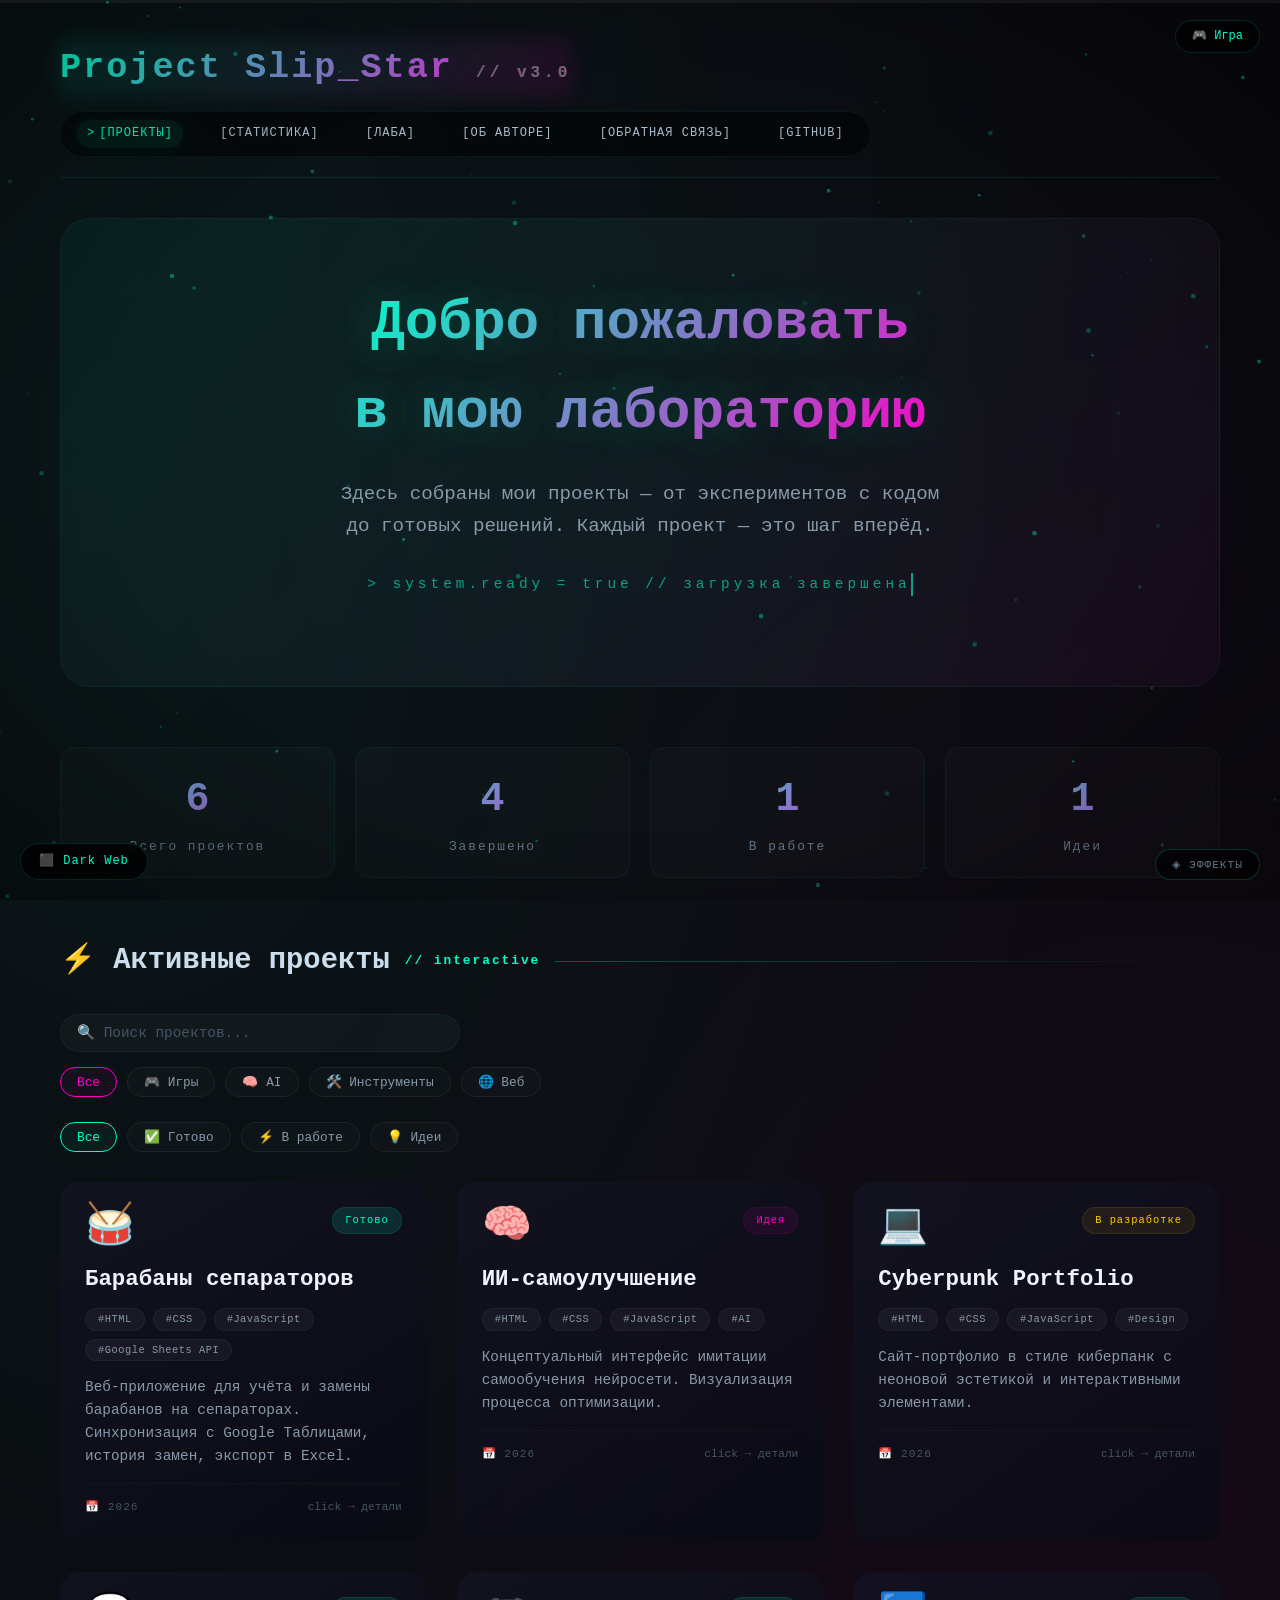
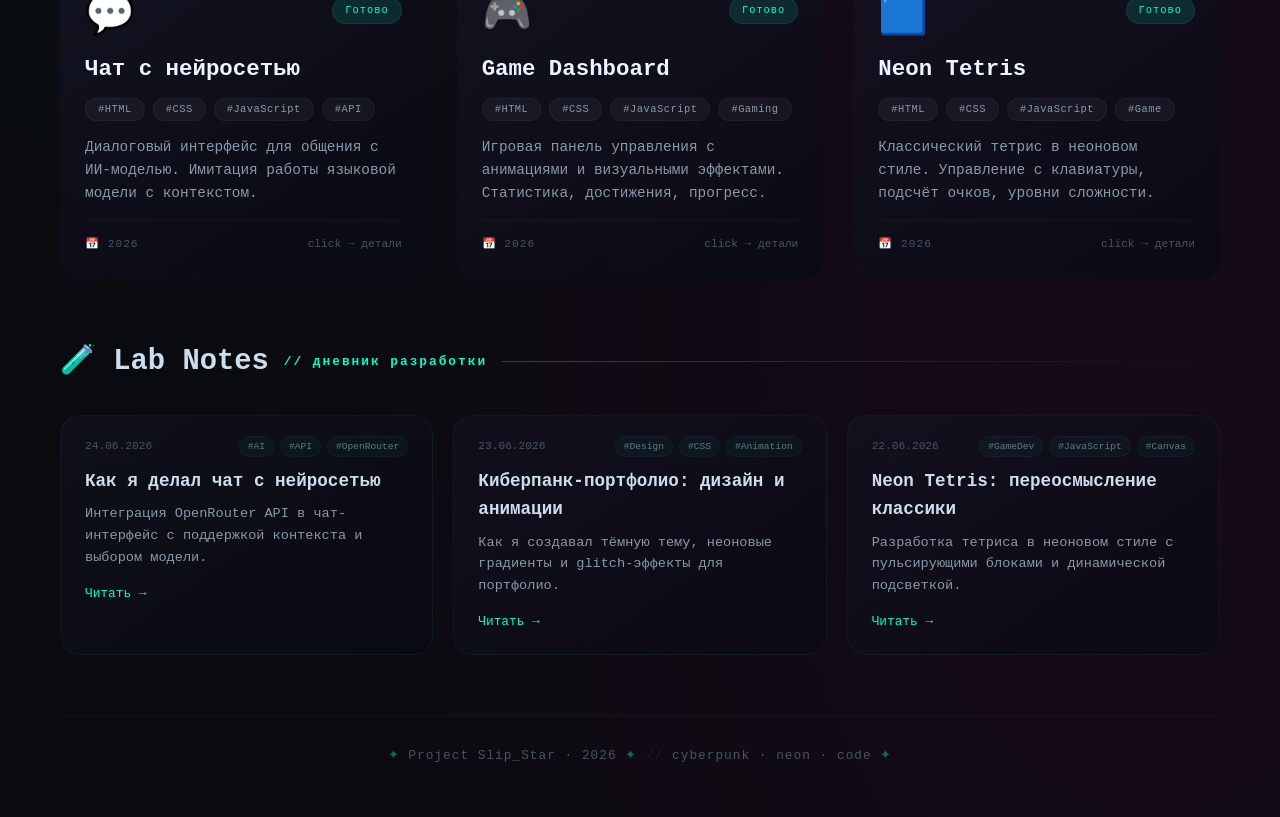
==== commit be4692eb: "Add files via upload" ====
--- a/index.html
+++ b/index.html
@@ -93,10 +93,8 @@
                 <a href="#stats" class="nav-link" data-target="stats">[СТАТИСТИКА]</a>
                 <a href="#blog" class="nav-link" data-target="blog">[ЛАБА]</a>
                 <a href="about.html" class="nav-link">[ОБ АВТОРЕ]</a>
-                <a href="forum.php" class="nav-link">[ФОРУМ]</a>
                 <a href="feedback.html" class="nav-link">[ОБРАТНАЯ СВЯЗЬ]</a>
                 <a href="https://github.com/DmitryErosh" target="_blank" rel="noopener noreferrer" class="nav-link">[GITHUB]</a>
-                <script src="nav-status.js"></script>
             </nav>
         </header>
 
--- a/style.css
+++ b/style.css
@@ -1,1462 +1,1401 @@
-/* ===== ГЛОБАЛЬНЫЕ СТИЛИ ===== */
-:root {
-    --bg-primary: #0a0a0f;
-    --bg-secondary: #12121f;
-    --text-primary: #e0e0e0;
-    --text-secondary: #8899aa;
-    --neon-cyan: #00ffc8;
-    --neon-pink: #ff00c8;
-    --neon-gold: #ffcc00;
-    --glow-cyan: 0 0 20px rgba(0, 255, 200, 0.2);
-    --glow-pink: 0 0 20px rgba(255, 0, 200, 0.2);
-    --scanline-opacity: 0.03;
-}
-
-* {
-    margin: 0;
-    padding: 0;
-    box-sizing: border-box;
-}
-
-html {
-    scroll-behavior: smooth;
-}
-
-body {
-    font-family: 'Segoe UI', 'Courier New', monospace;
-    background: var(--bg-primary);
-    color: var(--text-primary);
-    min-height: 100vh;
-    background-image: 
-        radial-gradient(ellipse at 10% 20%, rgba(0, 255, 200, 0.05) 0%, transparent 60%),
-        radial-gradient(ellipse at 90% 80%, rgba(255, 0, 200, 0.05) 0%, transparent 60%);
-    line-height: 1.6;
-    position: relative;
-}
-
-/* ===== SCANLINE / CRT OVERLAY ===== */
-body::before {
-    content: '';
-    position: fixed;
-    top: 0;
-    left: 0;
-    width: 100%;
-    height: 100%;
-    background: repeating-linear-gradient(
-        0deg,
-        rgba(0, 0, 0, 0) 0px,
-        rgba(0, 0, 0, 0) 2px,
-        rgba(0, 0, 0, 0.03) 2px,
-        rgba(0, 0, 0, 0.03) 4px
-    );
-    pointer-events: none;
-    z-index: 9999;
-    opacity: var(--scanline-opacity);
-    transition: opacity 0.5s;
-}
-
-body::after {
-    content: '';
-    position: fixed;
-    top: 0;
-    left: 0;
-    width: 100%;
-    height: 100%;
-    background: radial-gradient(ellipse at center, transparent 60%, rgba(0, 0, 0, 0.3) 100%);
-    pointer-events: none;
-    z-index: 9998;
-}
-
-/* ===== ТОГГЛ ЭФФЕКТОВ ===== */
-.effects-toggle {
-    position: fixed;
-    bottom: 20px;
-    right: 20px;
-    z-index: 10000;
-    background: rgba(0, 0, 0, 0.7);
-    border: 1px solid rgba(0, 255, 200, 0.2);
-    border-radius: 30px;
-    padding: 8px 16px;
-    color: #667788;
-    font-size: 0.7rem;
-    cursor: pointer;
-    transition: 0.3s;
-    backdrop-filter: blur(8px);
-    font-family: 'Courier New', monospace;
-    letter-spacing: 1px;
-}
-
-.effects-toggle:hover {
-    border-color: var(--neon-cyan);
-    color: var(--neon-cyan);
-}
-
-/* ===== PARTICLE BACKGROUND ===== */
-#particles-canvas {
-    position: fixed;
-    top: 0;
-    left: 0;
-    width: 100%;
-    height: 100%;
-    z-index: 0;
-    pointer-events: none;
-}
-
-/* ===== ФОКУС ===== */
-a:focus-visible,
-button:focus-visible,
-input:focus-visible,
-select:focus-visible,
-textarea:focus-visible {
-    outline: 2px solid var(--neon-cyan);
-    outline-offset: 4px;
-    border-radius: 4px;
-}
-
-/* ===== СКРОЛЛБАР ===== */
-::-webkit-scrollbar { width: 6px; }
-::-webkit-scrollbar-track { background: var(--bg-primary); }
-::-webkit-scrollbar-thumb { background: var(--neon-cyan); border-radius: 4px; box-shadow: 0 0 20px rgba(0, 255, 200, 0.3); }
-
-/* ===== КОНТЕЙНЕР ===== */
-.container {
-    max-width: 1200px;
-    margin: 0 auto;
-    padding: 20px;
-    position: relative;
-    z-index: 1;
-}
-
-/* ===== ШАПКА ===== */
-.header {
-    display: flex;
-    justify-content: space-between;
-    align-items: center;
-    padding: 20px 0;
-    border-bottom: 1px solid rgba(0, 255, 200, 0.1);
-    margin-bottom: 40px;
-    flex-wrap: wrap;
-    gap: 15px;
-}
-
-.logo {
-    font-size: 2.2rem;
-    font-weight: 700;
-    background: linear-gradient(135deg, var(--neon-cyan), var(--neon-pink));
-    -webkit-background-clip: text;
-    -webkit-text-fill-color: transparent;
-    letter-spacing: 2px;
-    text-shadow: 0 0 40px rgba(0, 255, 200, 0.2);
-    position: relative;
-}
-
-.logo::before {
-    content: '';
-    position: absolute;
-    top: -2px;
-    left: -2px;
-    right: -2px;
-    bottom: -2px;
-    background: linear-gradient(135deg, var(--neon-cyan), var(--neon-pink));
-    border-radius: 4px;
-    z-index: -1;
-    opacity: 0.1;
-    filter: blur(10px);
-}
-
-.logo span {
-    font-size: 1rem;
-    -webkit-text-fill-color: #666;
-    background: none;
-    letter-spacing: 4px;
-}
-
-/* ===== НАВИГАЦИЯ ===== */
-.nav {
-    display: flex;
-    gap: 25px;
-    flex-wrap: wrap;
-}
-
-.nav a {
-    color: var(--text-secondary);
-    text-decoration: none;
-    font-size: 0.9rem;
-    transition: 0.3s;
-    position: relative;
-    padding: 5px 0;
-}
-
-.nav a::after {
-    content: '';
-    position: absolute;
-    bottom: 0;
-    left: 0;
-    width: 0;
-    height: 2px;
-    background: linear-gradient(90deg, var(--neon-cyan), var(--neon-pink));
-    transition: 0.3s;
-    box-shadow: 0 0 10px rgba(0, 255, 200, 0.3);
-}
-
-.nav a:hover,
-.nav a:focus {
-    color: var(--neon-cyan);
-    text-shadow: 0 0 20px rgba(0, 255, 200, 0.2);
-}
-
-.nav a:hover::after,
-.nav a:focus::after {
-    width: 100%;
-}
-
-/* ===== СТАТУС ПОЛЬЗОВАТЕЛЯ В НАВИГАЦИИ ===== */
-.nav-status {
-    display: inline-flex;
-    align-items: center;
-    gap: 4px;
-    padding: 4px 12px;
-    background: rgba(0, 255, 200, 0.04);
-    border: 1px solid rgba(0, 255, 200, 0.06);
-    border-radius: 20px;
-    font-size: 0.75rem;
-    font-family: 'Courier New', monospace;
-    margin-left: 8px;
-}
-
-.nav-status .status-dot {
-    display: inline-block;
-    width: 8px;
-    height: 8px;
-    border-radius: 50%;
-    background: #00ffc8;
-    box-shadow: 0 0 10px rgba(0, 255, 200, 0.3);
-    animation: pulse 2s infinite;
-}
-
-@keyframes pulse {
-    0%, 100% { opacity: 1; }
-    50% { opacity: 0.3; }
-}
-
-.nav-status .username {
-    color: #ccddee;
-    font-weight: 600;
-}
-
-.nav-status .role-badge {
-    font-size: 0.6rem;
-    padding: 2px 8px;
-    border-radius: 12px;
-    background: rgba(0, 255, 200, 0.08);
-    color: #00ffc8;
-}
-
-.nav-status .role-badge.admin {
-    background: rgba(255, 200, 0, 0.12);
-    color: #ffcc00;
-    border: 1px solid rgba(255, 200, 0, 0.15);
-}
-
-.nav-status .logout-link {
-    color: #ff4466;
-    text-decoration: none;
-    font-size: 0.7rem;
-    transition: 0.3s;
-    margin-left: 4px;
-}
-
-.nav-status .logout-link:hover {
-    color: #ff6688;
-    text-shadow: 0 0 20px rgba(255, 0, 100, 0.2);
-}
-
-/* ===== ГЕРОЙ ===== */
-.hero {
-    text-align: center;
-    padding: 60px 20px 80px;
-    background: linear-gradient(135deg, rgba(0, 255, 200, 0.05), rgba(255, 0, 200, 0.05));
-    border-radius: 30px;
-    border: 1px solid rgba(0, 255, 200, 0.08);
-    margin-bottom: 60px;
-    position: relative;
-    overflow: hidden;
-}
-
-.hero::before {
-    content: '';
-    position: absolute;
-    top: -50%;
-    left: -50%;
-    width: 200%;
-    height: 200%;
-    background: radial-gradient(circle at center, rgba(0, 255, 200, 0.03) 0%, transparent 70%);
-    animation: rotate 20s linear infinite;
-}
-
-@keyframes rotate {
-    0% { transform: rotate(0deg); }
-    100% { transform: rotate(360deg); }
-}
-
-.hero h1 {
-    font-size: 3.5rem;
-    font-weight: 700;
-    background: linear-gradient(135deg, var(--neon-cyan), var(--neon-pink));
-    -webkit-background-clip: text;
-    -webkit-text-fill-color: transparent;
-    margin-bottom: 20px;
-    position: relative;
-    text-shadow: 0 0 60px rgba(0, 255, 200, 0.15);
-}
-
-/* GLITCH ЭФФЕКТ ДЛЯ ЗАГОЛОВКОВ */
-.glitch {
-    position: relative;
-    display: inline-block;
-}
-
-.glitch::before,
-.glitch::after {
-    content: attr(data-text);
-    position: absolute;
-    top: 0;
-    left: 0;
-    width: 100%;
-    height: 100%;
-    pointer-events: none;
-}
-
-.glitch::before {
-    color: var(--neon-pink);
-    z-index: -1;
-    animation: glitch1 2s infinite;
-}
-
-.glitch::after {
-    color: var(--neon-cyan);
-    z-index: -2;
-    animation: glitch2 2s infinite;
-}
-
-@keyframes glitch1 {
-    0%, 90%, 100% { transform: translate(0); opacity: 0; }
-    92% { transform: translate(-2px, 1px); opacity: 0.7; }
-    94% { transform: translate(2px, -1px); opacity: 0.5; }
-    96% { transform: translate(-1px, 2px); opacity: 0.8; }
-}
-
-@keyframes glitch2 {
-    0%, 85%, 100% { transform: translate(0); opacity: 0; }
-    87% { transform: translate(2px, -1px); opacity: 0.6; }
-    89% { transform: translate(-2px, 1px); opacity: 0.4; }
-    91% { transform: translate(1px, -2px); opacity: 0.7; }
-}
-
-.hero p {
-    font-size: 1.2rem;
-    color: var(--text-secondary);
-    max-width: 600px;
-    margin: 0 auto 30px;
-    position: relative;
-    line-height: 1.7;
-}
-
-/* TYPING EFFECT */
-.typing-text {
-    font-family: 'Courier New', monospace;
-    font-size: 0.9rem;
-    color: var(--neon-cyan);
-    letter-spacing: 4px;
-    opacity: 0.6;
-    position: relative;
-    display: inline-block;
-    white-space: nowrap;
-    overflow: hidden;
-    border-right: 2px solid var(--neon-cyan);
-    animation: typing 3s steps(30) 1s forwards, blink 0.75s step-end infinite;
-    max-width: fit-content;
-    margin: 0 auto;
-}
-
-@keyframes typing {
-    from { width: 0; }
-    to { width: 100%; }
-}
-
-@keyframes blink {
-    0%, 100% { border-color: var(--neon-cyan); }
-    50% { border-color: transparent; }
-}
-
-.hero .typing-text::before {
-    content: '> ';
-}
-
-/* ===== СТАТИСТИКА ===== */
-.stats {
-    display: grid;
-    grid-template-columns: repeat(auto-fit, minmax(180px, 1fr));
-    gap: 20px;
-    margin-bottom: 60px;
-}
-
-.stat-item {
-    background: rgba(255, 255, 255, 0.02);
-    border: 1px solid rgba(0, 255, 200, 0.06);
-    border-radius: 15px;
-    padding: 20px;
-    text-align: center;
-    transition: 0.3s;
-    position: relative;
-}
-
-.stat-item:hover {
-    border-color: rgba(0, 255, 200, 0.2);
-    transform: translateY(-3px);
-    box-shadow: 0 0 30px rgba(0, 255, 200, 0.05);
-}
-
-.stat-item .number {
-    font-size: 2.5rem;
-    font-weight: 700;
-    background: linear-gradient(135deg, var(--neon-cyan), var(--neon-pink));
-    -webkit-background-clip: text;
-    -webkit-text-fill-color: transparent;
-}
-
-.stat-item .label {
-    font-size: 0.8rem;
-    color: #667788;
-    margin-top: 5px;
-    letter-spacing: 2px;
-}
-
-/* ===== ФИЛЬТРЫ ===== */
-.filters {
-    display: flex;
-    gap: 10px;
-    flex-wrap: wrap;
-    margin-bottom: 30px;
-}
-
-.filter-btn {
-    padding: 6px 16px;
-    border: 1px solid rgba(255, 255, 255, 0.06);
-    border-radius: 30px;
-    background: rgba(255, 255, 255, 0.02);
-    color: var(--text-secondary);
-    cursor: pointer;
-    transition: 0.3s;
-    font-size: 0.8rem;
-    font-family: inherit;
-}
-
-.filter-btn:hover {
-    border-color: rgba(0, 255, 200, 0.2);
-    color: #ccddee;
-}
-
-.filter-btn.active {
-    border-color: var(--neon-cyan);
-    color: var(--neon-cyan);
-    background: rgba(0, 255, 200, 0.05);
-    box-shadow: 0 0 20px rgba(0, 255, 200, 0.03);
-}
-
-/* ===== ПРОЕКТЫ ===== */
-.section-title {
-    font-size: 1.8rem;
-    margin-bottom: 30px;
-    display: flex;
-    align-items: center;
-    gap: 15px;
-    color: #ccddee;
-    flex-wrap: wrap;
-}
-
-.section-title::after {
-    content: '';
-    flex: 1;
-    height: 1px;
-    background: linear-gradient(90deg, rgba(0, 255, 200, 0.3), transparent);
-}
-
-.section-title .accent {
-    color: var(--neon-cyan);
-    font-size: 0.8rem;
-    letter-spacing: 2px;
-}
-
-.projects-grid {
-    display: grid;
-    grid-template-columns: repeat(auto-fit, minmax(320px, 1fr));
-    gap: 30px;
-    margin-bottom: 60px;
-}
-
-/* ===== КАРТОЧКИ С ГЛИТЧ-ЭФФЕКТОМ ===== */
-.project-card {
-    display: block;
-    background: linear-gradient(145deg, rgba(20, 20, 35, 0.8), rgba(10, 10, 20, 0.9));
-    border: 1px solid rgba(0, 255, 200, 0.06);
-    border-radius: 20px;
-    padding: 25px;
-    transition: transform 0.3s ease, border-color 0.3s ease, box-shadow 0.3s ease;
-    cursor: pointer;
-    text-align: left;
-    color: inherit;
-    font: inherit;
-    border: none;
-    background-color: transparent;
-    appearance: none;
-    opacity: 0;
-    transform: translateY(20px);
-    transition: opacity 0.5s ease, transform 0.5s ease, border-color 0.3s ease, box-shadow 0.3s ease;
-    position: relative;
-}
-
-.project-card.visible {
-    opacity: 1;
-    transform: translateY(0);
-}
-
-.project-card:hover,
-.project-card:focus {
-    transform: translateY(-6px) scale(1.01);
-    border-color: rgba(0, 255, 200, 0.15);
-    box-shadow: 0 20px 40px rgba(0, 0, 0, 0.5), 0 0 30px rgba(0, 255, 200, 0.03);
-}
-
-/* Глитч-эффект на карточках */
-.project-card::after {
-    content: '';
-    position: absolute;
-    top: 0;
-    left: 0;
-    width: 100%;
-    height: 100%;
-    background: linear-gradient(135deg, rgba(0, 255, 200, 0.03), rgba(255, 0, 200, 0.03));
-    pointer-events: none;
-    opacity: 0;
-    transition: 0.5s;
-    border-radius: 20px;
-}
-
-.project-card:hover::after {
-    opacity: 1;
-}
-
-.project-card .card-header {
-    display: flex;
-    justify-content: space-between;
-    align-items: flex-start;
-    margin-bottom: 15px;
-}
-
-.project-card .card-header .project-icon {
-    font-size: 2.5rem;
-    line-height: 1;
-}
-
-.project-card .card-header .project-status {
-    font-size: 0.65rem;
-    padding: 4px 12px;
-    border-radius: 20px;
-    background: rgba(0, 255, 200, 0.08);
-    color: var(--neon-cyan);
-    border: 1px solid rgba(0, 255, 200, 0.1);
-    letter-spacing: 1px;
-}
-
-.project-card .card-header .project-status.done {
-    background: rgba(0, 255, 200, 0.12);
-    color: var(--neon-cyan);
-}
-
-.project-card .card-header .project-status.wip {
-    background: rgba(255, 200, 0, 0.08);
-    color: var(--neon-gold);
-    border-color: rgba(255, 200, 0, 0.1);
-}
-
-.project-card .card-header .project-status.idea {
-    background: rgba(255, 0, 200, 0.08);
-    color: var(--neon-pink);
-    border-color: rgba(255, 0, 200, 0.1);
-}
-
-.project-card h3 {
-    font-size: 1.4rem;
-    margin-bottom: 10px;
-    color: #eef4ff;
-    font-weight: 600;
-}
-
-.project-card .project-tags {
-    display: flex;
-    flex-wrap: wrap;
-    gap: 8px;
-    margin-bottom: 15px;
-}
-
-.project-card .project-tags .tag {
-    font-size: 0.65rem;
-    padding: 2px 12px;
-    border-radius: 12px;
-    background: rgba(255, 255, 255, 0.04);
-    color: var(--text-secondary);
-    border: 1px solid rgba(255, 255, 255, 0.04);
-    letter-spacing: 0.5px;
-    transition: 0.3s;
-}
-
-.project-card .project-tags .tag:hover {
-    color: var(--neon-cyan);
-    border-color: rgba(0, 255, 200, 0.1);
-}
-
-.project-card p {
-    color: var(--text-secondary);
-    font-size: 0.9rem;
-    line-height: 1.6;
-    margin-bottom: 15px;
-}
-
-.project-card .card-footer {
-    display: flex;
-    justify-content: space-between;
-    align-items: center;
-    border-top: 1px solid rgba(255, 255, 255, 0.03);
-    padding-top: 15px;
-}
-
-.project-card .card-footer .project-date {
-    font-size: 0.7rem;
-    color: #445566;
-    letter-spacing: 1px;
-}
-
-/* ===== МОДАЛЬНОЕ ОКНО ===== */
-.modal-overlay {
-    display: none;
-    position: fixed;
-    top: 0;
-    left: 0;
-    width: 100%;
-    height: 100%;
-    background: rgba(0, 0, 0, 0.85);
-    backdrop-filter: blur(8px);
-    z-index: 1000;
-    justify-content: center;
-    align-items: center;
-    padding: 20px;
-}
-
-.modal-overlay.active {
-    display: flex;
-    animation: fadeIn 0.25s ease;
-}
-
-@keyframes fadeIn {
-    0% { opacity: 0; transform: scale(0.96); }
-    100% { opacity: 1; transform: scale(1); }
-}
-
-.modal-box {
-    background: linear-gradient(145deg, #1a1a2e, #0f0f1a);
-    border: 1px solid rgba(0, 255, 200, 0.1);
-    border-radius: 30px;
-    max-width: 600px;
-    width: 100%;
-    padding: 35px;
-    position: relative;
-    max-height: 90vh;
-    overflow-y: auto;
-}
-
-.modal-box .close-btn {
-    position: absolute;
-    top: 15px;
-    right: 20px;
-    font-size: 1.8rem;
-    color: #667788;
-    cursor: pointer;
-    transition: 0.3s;
-    background: none;
-    border: none;
-}
-
-.modal-box .close-btn:hover {
-    color: var(--neon-pink);
-    transform: rotate(90deg);
-}
-
-.modal-box .modal-icon {
-    font-size: 3rem;
-    margin-bottom: 15px;
-}
-
-.modal-box h2 {
-    font-size: 2rem;
-    margin-bottom: 15px;
-    background: linear-gradient(135deg, var(--neon-cyan), var(--neon-pink));
-    -webkit-background-clip: text;
-    -webkit-text-fill-color: transparent;
-}
-
-.modal-box .modal-desc {
-    color: var(--text-secondary);
-    line-height: 1.8;
-    margin-bottom: 20px;
-}
-
-.modal-box .modal-details {
-    background: rgba(255, 255, 255, 0.02);
-    border-radius: 15px;
-    padding: 20px;
-    margin-bottom: 20px;
-}
-
-.modal-box .modal-details .detail-row {
-    display: flex;
-    justify-content: space-between;
-    padding: 8px 0;
-    border-bottom: 1px solid rgba(255, 255, 255, 0.03);
-    font-size: 0.9rem;
-}
-
-.modal-box .modal-details .detail-row:last-child {
-    border-bottom: none;
-}
-
-.modal-box .modal-details .detail-row .label {
-    color: #667788;
-}
-
-.modal-box .modal-details .detail-row .value {
-    color: #ccddee;
-}
-
-.modal-box .modal-link {
-    display: inline-block;
-    padding: 12px 30px;
-    background: linear-gradient(135deg, var(--neon-cyan), #00ccaa);
-    color: #0a0a0f;
-    text-decoration: none;
-    border-radius: 30px;
-    font-weight: 600;
-    transition: 0.3s;
-}
-
-.modal-box .modal-link:hover {
-    transform: scale(1.05);
-    box-shadow: 0 0 30px rgba(0, 255, 200, 0.3);
-}
-
-.modal-box .modal-link.disabled {
-    opacity: 0.55;
-    pointer-events: none;
-    cursor: default;
-}
-
-/* ===== ПОДВАЛ ===== */
-.footer {
-    border-top: 1px solid rgba(0, 255, 200, 0.05);
-    padding: 30px 0;
-    text-align: center;
-    color: #445566;
-    font-size: 0.8rem;
-    letter-spacing: 1px;
-}
-
-.footer .glow {
-    color: var(--neon-cyan);
-    opacity: 0.4;
-}
-
-/* ===== PROGRESS BAR ===== */
-.progress-bar {
-    position: fixed;
-    top: 0;
-    left: 0;
-    width: 100%;
-    height: 3px;
-    background: rgba(255, 255, 255, 0.05);
-    z-index: 9999;
-    overflow: hidden;
-}
-
-.progress-fill {
-    height: 100%;
-    width: 0%;
-    background: linear-gradient(90deg, #00ffc8, #ff00c8);
-    transition: width 0.1s ease;
-    box-shadow: 0 0 20px rgba(0, 255, 200, 0.3);
-}
-
-/* ===== BACK TO TOP ===== */
-.back-to-top {
-    position: fixed;
-    bottom: 80px;
-    right: 20px;
-    z-index: 9999;
-    background: rgba(0, 0, 0, 0.7);
-    border: 1px solid rgba(0, 255, 200, 0.2);
-    border-radius: 50%;
-    width: 50px;
-    height: 50px;
-    color: #00ffc8;
-    cursor: pointer;
-    transition: all 0.3s;
-    opacity: 0;
-    transform: translateY(20px);
-    pointer-events: none;
-    backdrop-filter: blur(8px);
-    display: flex;
-    align-items: center;
-    justify-content: center;
-    box-shadow: 0 0 20px rgba(0, 255, 200, 0.1);
-}
-
-.back-to-top.visible {
-    opacity: 1;
-    transform: translateY(0);
-    pointer-events: all;
-}
-
-.back-to-top:hover {
-    border-color: #00ffc8;
-    box-shadow: 0 0 30px rgba(0, 255, 200, 0.3);
-    transform: scale(1.1);
-}
-
-.back-to-top:active {
-    transform: scale(0.9);
-}
-
-.back-to-top svg {
-    width: 28px;
-    height: 28px;
-}
-
-/* ===== СКИЛЛЫ ===== */
-.skill-card .skill-fill {
-    transition: width 1s ease;
-}
-
-.skill-card .skill-fill.animated {
-    width: var(--percent);
-}
-
-/* ===== ДОПОЛНИТЕЛЬНЫЕ ЭФФЕКТЫ ДЛЯ КОНТАКТОВ ===== */
-.contact-card .copy-btn {
-    transition: all 0.3s;
-}
-
-.contact-card .copy-btn.copied {
-    border-color: #00ffc8;
-    color: #00ffc8;
-    background: rgba(0, 255, 200, 0.05);
-}
-
-/* ===== ПОДСВЕТКА ТАЙМЛАЙНА ===== */
-.timeline-item:last-child {
-    margin-bottom: 0;
-}
-
-/* ===== ТЕРМИНАЛЬНАЯ НАВИГАЦИЯ ===== */
-.nav-terminal {
-    display: flex;
-    gap: 15px;
-    flex-wrap: wrap;
-    background: rgba(0, 0, 0, 0.3);
-    padding: 8px 16px;
-    border-radius: 30px;
-    border: 1px solid rgba(0, 255, 200, 0.06);
-    backdrop-filter: blur(4px);
-}
-
-.nav-terminal .nav-link {
-    color: #aabbcc; /* ← ЯРЧЕ */
-    text-decoration: none;
-    font-size: 0.75rem;
-    font-family: 'Courier New', monospace;
-    transition: 0.3s;
-    padding: 4px 10px;
-    border-radius: 20px;
-    letter-spacing: 1px;
-    position: relative;
-    text-shadow: 0 0 10px rgba(0, 255, 200, 0.05);
-}
-
-.nav-terminal .nav-link::before {
-    content: '>';
-    margin-right: 4px;
-    opacity: 0;
-    transition: 0.3s;
-    color: #00ffc8; /* ← ДОБАВИТЬ ЭТУ СТРОКУ */
-}
-
-.nav-terminal .nav-link:hover {
-    color: #ddeeff; /* ← ЯРЧЕ */
-    text-shadow: 0 0 20px rgba(0, 255, 200, 0.15);
-}
-
-.nav-terminal .nav-link.active {
-    color: #00ffc8;
-    background: rgba(0, 255, 200, 0.08); /* ← УВЕЛИЧИЛ ПРОЗРАЧНОСТЬ */
-    text-shadow: 0 0 30px rgba(0, 255, 200, 0.3); /* ← ЯРЧЕ СВЕЧЕНИЕ */
-    box-shadow: 0 0 20px rgba(0, 255, 200, 0.05);
-}
-
-/* ===== ФОН ДЛЯ ТЕРМИНАЛЬНОЙ НАВИГАЦИИ ===== */
-.nav-terminal {
-    background: rgba(0, 0, 0, 0.5); /* ← СДЕЛАЛ ФОН ТЕМНЕЕ */
-    border: 1px solid rgba(0, 255, 200, 0.08);
-}
-
-.nav-terminal .nav-link.active::before {
-    opacity: 1;
-}
-
-/* ===== ПОИСК И ФИЛЬТРЫ КАТЕГОРИЙ ===== */
-.search-filter-area {
-    display: flex;
-    flex-direction: column;
-    gap: 15px;
-    margin-bottom: 25px;
-}
-
-.search-box {
-    display: flex;
-    align-items: center;
-    position: relative;
-    max-width: 400px;
-}
-
-.search-box input {
-    width: 100%;
-    padding: 10px 40px 10px 16px;
-    background: rgba(255, 255, 255, 0.03);
-    border: 1px solid rgba(0, 255, 200, 0.06);
-    border-radius: 30px;
-    color: #ccddee;
-    font-size: 0.9rem;
-    font-family: inherit;
-    outline: none;
-    transition: 0.3s;
-}
-
-.search-box input:focus {
-    border-color: rgba(0, 255, 200, 0.2);
-    box-shadow: 0 0 20px rgba(0, 255, 200, 0.03);
-}
-
-.search-box input::placeholder {
-    color: #445566;
-}
-
-.search-box .clear-search {
-    position: absolute;
-    right: 12px;
-    background: none;
-    border: none;
-    color: #445566;
-    cursor: pointer;
-    font-size: 0.9rem;
-    display: none;
-    transition: 0.3s;
-}
-
-.search-box .clear-search:hover {
-    color: #00ffc8;
-}
-
-.category-filters {
-    display: flex;
-    gap: 10px;
-    flex-wrap: wrap;
-}
-
-.category-btn {
-    padding: 6px 16px;
-    border: 1px solid rgba(255, 255, 255, 0.06);
-    border-radius: 30px;
-    background: rgba(255, 255, 255, 0.02);
-    color: #8899aa;
-    cursor: pointer;
-    transition: 0.3s;
-    font-size: 0.8rem;
-    font-family: inherit;
-}
-
-.category-btn:hover {
-    border-color: rgba(0, 255, 200, 0.2);
-    color: #ccddee;
-}
-
-.category-btn.active {
-    border-color: #ff00c8;
-    color: #ff00c8;
-    background: rgba(255, 0, 200, 0.05);
-    box-shadow: 0 0 20px rgba(255, 0, 200, 0.03);
-}
-
-/* ============================================================
-   DARK WEB SIMULATOR
-   ============================================================ */
-.dark-web-toggle {
-    position: fixed;
-    bottom: 20px;
-    left: 20px;
-    z-index: 9999;
-    background: rgba(0, 0, 0, 0.8);
-    border: 1px solid rgba(0, 255, 200, 0.15);
-    border-radius: 30px;
-    padding: 8px 18px;
-    color: #00ffc8;
-    font-size: 0.75rem;
-    font-family: 'Courier New', monospace;
-    cursor: pointer;
-    transition: 0.3s;
-    backdrop-filter: blur(8px);
-    letter-spacing: 1px;
-}
-
-.dark-web-toggle:hover {
-    border-color: #00ffc8;
-    box-shadow: 0 0 30px rgba(0, 255, 200, 0.1);
-}
-
-.dark-web-terminal {
-    position: fixed;
-    bottom: 80px;
-    left: 20px;
-    width: 500px;
-    max-width: 90vw;
-    max-height: 400px;
-    background: rgba(0, 8, 16, 0.95);
-    border: 1px solid rgba(0, 255, 200, 0.15);
-    border-radius: 16px;
-    backdrop-filter: blur(12px);
-    z-index: 9998;
-    display: none;
-    flex-direction: column;
-    box-shadow: 0 20px 60px rgba(0, 0, 0, 0.8), 0 0 40px rgba(0, 255, 200, 0.05);
-}
-
-.dark-web-terminal.active {
-    display: flex;
-    animation: terminalIn 0.3s ease;
-}
-
-@keyframes terminalIn {
-    0% { opacity: 0; transform: translateY(20px) scale(0.95); }
-    100% { opacity: 1; transform: translateY(0) scale(1); }
-}
-
-.terminal-header {
-    display: flex;
-    align-items: center;
-    gap: 8px;
-    padding: 10px 14px;
-    border-bottom: 1px solid rgba(0, 255, 200, 0.06);
-    background: rgba(0, 0, 0, 0.3);
-    border-radius: 16px 16px 0 0;
-}
-
-.terminal-dot {
-    width: 12px;
-    height: 12px;
-    border-radius: 50%;
-    display: inline-block;
-}
-
-.terminal-dot.red { background: #ff4444; }
-.terminal-dot.yellow { background: #ffcc00; }
-.terminal-dot.green { background: #00ff88; }
-
-.terminal-title {
-    flex: 1;
-    color: #445566;
-    font-size: 0.7rem;
-    font-family: 'Courier New', monospace;
-    letter-spacing: 1px;
-    text-align: center;
-}
-
-.terminal-close {
-    background: none;
-    border: none;
-    color: #445566;
-    cursor: pointer;
-    font-size: 1rem;
-    transition: 0.3s;
-}
-
-.terminal-close:hover {
-    color: #ff4444;
-}
-
-.terminal-body {
-    padding: 12px 16px;
-    height: 300px;
-    overflow-y: auto;
-    font-family: 'Courier New', monospace;
-    font-size: 0.8rem;
-    color: #00ffc8;
-    line-height: 1.7;
-}
-
-.terminal-body .terminal-line {
-    opacity: 0.8;
-    margin-bottom: 2px;
-}
-
-.terminal-body .terminal-line:last-child {
-    margin-bottom: 0;
-}
-
-.terminal-prompt {
-    display: flex;
-    align-items: center;
-    gap: 8px;
-    margin-top: 6px;
-}
-
-.prompt-symbol {
-    color: #00ffc8;
-    font-weight: bold;
-}
-
-#terminalInput {
-    flex: 1;
-    background: transparent;
-    border: none;
-    color: #00ffc8;
-    font-family: 'Courier New', monospace;
-    font-size: 0.8rem;
-    outline: none;
-}
-
-#terminalInput::placeholder {
-    color: #445566;
-}
-
-/* ============================================================
-   МИНИ-ИГРА
-   ============================================================ */
-.game-mini-toggle {
-    position: fixed;
-    top: 20px;
-    right: 20px;
-    z-index: 9999;
-    background: rgba(0, 0, 0, 0.7);
-    border: 1px solid rgba(0, 255, 200, 0.15);
-    border-radius: 30px;
-    padding: 6px 16px;
-    color: #00ffc8;
-    font-size: 0.75rem;
-    font-family: 'Courier New', monospace;
-    cursor: pointer;
-    transition: 0.3s;
-    backdrop-filter: blur(8px);
-}
-
-.game-mini-toggle:hover {
-    border-color: #00ffc8;
-    box-shadow: 0 0 30px rgba(0, 255, 200, 0.1);
-}
-
-.game-mini-container {
-    position: fixed;
-    top: 70px;
-    right: 20px;
-    z-index: 9998;
-    background: rgba(0, 8, 16, 0.95);
-    border: 1px solid rgba(0, 255, 200, 0.15);
-    border-radius: 16px;
-    backdrop-filter: blur(12px);
-    padding: 12px;
-    display: none;
-    flex-direction: column;
-    box-shadow: 0 20px 60px rgba(0, 0, 0, 0.8);
-    max-width: 420px;
-    width: 100%;
-}
-
-.game-mini-container.active {
-    display: flex;
-    animation: terminalIn 0.3s ease;
-}
-
-.game-mini-header {
-    display: flex;
-    justify-content: space-between;
-    align-items: center;
-    padding: 0 4px 8px 4px;
-    border-bottom: 1px solid rgba(0, 255, 200, 0.06);
-    color: #445566;
-    font-size: 0.7rem;
-    font-family: 'Courier New', monospace;
-    letter-spacing: 1px;
-}
-
-.game-mini-header span {
-    color: #00ffc8;
-}
-
-.game-mini-close {
-    background: none;
-    border: none;
-    color: #445566;
-    cursor: pointer;
-    font-size: 1rem;
-    transition: 0.3s;
-}
-
-.game-mini-close:hover {
-    color: #ff4444;
-}
-
-.game-mini-canvas-wrapper {
-    margin: 8px 0;
-}
-
-#gameMiniCanvas {
-    width: 100%;
-    height: auto;
-    border-radius: 8px;
-    background: #0a0a1a;
-    image-rendering: pixelated;
-}
-
-.game-mini-controls {
-    display: flex;
-    justify-content: space-between;
-    align-items: center;
-    color: #667788;
-    font-size: 0.75rem;
-    font-family: 'Courier New', monospace;
-    padding: 4px 0;
-}
-
-.game-mini-controls button {
-    background: none;
-    border: 1px solid rgba(0, 255, 200, 0.1);
-    border-radius: 30px;
-    color: #00ffc8;
-    padding: 2px 14px;
-    cursor: pointer;
-    transition: 0.3s;
-    font-size: 0.8rem;
-}
-
-.game-mini-controls button:hover {
-    border-color: #00ffc8;
-    box-shadow: 0 0 20px rgba(0, 255, 200, 0.05);
-}
-
-.game-mini-hint {
-    color: #445566;
-    font-size: 0.6rem;
-    font-family: 'Courier New', monospace;
-    text-align: center;
-    padding-top: 4px;
-    letter-spacing: 1px;
-}
-
-/* ============================================================
-   BLOG / LAB NOTES
-   ============================================================ */
-.blog-grid {
-    display: grid;
-    grid-template-columns: repeat(auto-fit, minmax(300px, 1fr));
-    gap: 20px;
-    margin-bottom: 60px;
-}
-
-.blog-card {
-    background: linear-gradient(145deg, rgba(20, 20, 35, 0.6), rgba(10, 10, 20, 0.8));
-    border: 1px solid rgba(0, 255, 200, 0.06);
-    border-radius: 20px;
-    padding: 20px 24px;
-    transition: 0.3s;
-}
-
-.blog-card:hover {
-    border-color: rgba(0, 255, 200, 0.12);
-    transform: translateY(-3px);
-}
-
-.blog-card-header {
-    display: flex;
-    justify-content: space-between;
-    align-items: center;
-    flex-wrap: wrap;
-    gap: 8px;
-    margin-bottom: 10px;
-}
-
-.blog-card-header .blog-date {
-    color: #445566;
-    font-size: 0.7rem;
-    font-family: 'Courier New', monospace;
-}
-
-.blog-card-header .blog-tags {
-    display: flex;
-    gap: 6px;
-    flex-wrap: wrap;
-}
-
-.blog-card-header .blog-tags span {
-    font-size: 0.6rem;
-    padding: 2px 8px;
-    border-radius: 12px;
-    background: rgba(0, 255, 200, 0.04);
-    color: #667788;
-    border: 1px solid rgba(0, 255, 200, 0.04);
-}
-
-.blog-card h3 {
-    color: #ccddee;
-    font-size: 1.1rem;
-    margin-bottom: 8px;
-}
-
-.blog-card p {
-    color: #8899aa;
-    font-size: 0.85rem;
-    line-height: 1.6;
-    margin-bottom: 12px;
-}
-
-.blog-card .blog-link {
-    color: #00ffc8;
-    text-decoration: none;
-    font-size: 0.8rem;
-    font-family: 'Courier New', monospace;
-    transition: 0.3s;
-}
-
-.blog-card .blog-link:hover {
-    color: #ff00c8;
-    padding-left: 8px;
-}
-
-/* ============================================================
-   АДАПТИВНОСТЬ ДЛЯ МОБИЛЬНЫХ
-   ============================================================ */
-@media (max-width: 768px) {
-    .dark-web-terminal {
-        left: 10px;
-        right: 10px;
-        width: auto;
-        max-height: 350px;
-        bottom: 70px;
-    }
-    .game-mini-container {
-        right: 10px;
-        left: 10px;
-        top: 60px;
-        width: auto;
-        max-width: none;
-    }
-    #gameMiniCanvas {
-        height: 200px;
-    }
-    .nav-terminal {
-        gap: 8px;
-        padding: 6px 12px;
-    }
-    .nav-terminal .nav-link {
-        font-size: 0.65rem;
-        padding: 3px 8px;
-    }
-    .blog-grid {
-        grid-template-columns: 1fr;
-    }
-}
-
-@media (max-width: 480px) {
-    .dark-web-toggle {
-        bottom: 10px;
-        left: 10px;
-        font-size: 0.6rem;
-        padding: 6px 12px;
-    }
-    .game-mini-toggle {
-        top: 10px;
-        right: 10px;
-        font-size: 0.6rem;
-        padding: 4px 12px;
-    }
-    .terminal-body {
-        font-size: 0.7rem;
-        height: 200px;
-    }
-    .game-mini-container {
-        top: 50px;
-        padding: 8px;
-    }
-    #gameMiniCanvas {
-        height: 150px;
-    }
-}
-
-/* ===== NO RESULTS ===== */
-.no-results {
-    text-align: center;
-    padding: 40px 20px;
-    color: #445566;
-    font-size: 1.1rem;
-    font-family: 'Courier New', monospace;
-}
-
-.no-results p::before {
-    content: '> ';
-    color: #00ffc8;
-    opacity: 0.3;
-}
-
-/* ===== ТЕМНАЯ/СВЕТЛАЯ ТЕМА ===== */
-body.light-mode {
-    --bg-primary: #f0f4f8;
-    --bg-secondary: #e8ecf0;
-    --text-primary: #1a1a2e;
-    --text-secondary: #445566;
-    background: var(--bg-primary);
-    background-image: 
-        radial-gradient(ellipse at 10% 20%, rgba(0, 255, 200, 0.03) 0%, transparent 60%),
-        radial-gradient(ellipse at 90% 80%, rgba(255, 0, 200, 0.03) 0%, transparent 60%);
-}
-
-body.light-mode .project-card {
-    background: linear-gradient(145deg, rgba(240, 240, 255, 0.8), rgba(220, 220, 240, 0.9));
-}
-
-body.light-mode .stat-item {
-    background: rgba(255, 255, 255, 0.5);
-}
-
-/* ===== АДАПТИВНОСТЬ ===== */
-@media (max-width: 768px) {
-    .logo { font-size: 1.6rem; }
-    .hero h1 { font-size: 2.2rem; }
-    .hero { padding: 40px 15px 50px; }
-    .projects-grid { grid-template-columns: 1fr; }
-    .modal-box { padding: 25px; }
-    .header { flex-direction: column; align-items: flex-start; }
-    .filters { justify-content: center; }
-    .nav { gap: 15px; }
-    .typing-text { font-size: 0.7rem; white-space: normal; }
-}
-
-@media (max-width: 480px) {
-    .hero h1 { font-size: 1.8rem; }
-    .stat-item .number { font-size: 1.8rem; }
-    .project-card { padding: 20px; }
-    .section-title { font-size: 1.4rem; }
+/* ===== ГЛОБАЛЬНЫЕ СТИЛИ ===== */
+:root {
+    --bg-primary: #0a0a0f;
+    --bg-secondary: #12121f;
+    --text-primary: #e0e0e0;
+    --text-secondary: #8899aa;
+    --neon-cyan: #00ffc8;
+    --neon-pink: #ff00c8;
+    --neon-gold: #ffcc00;
+    --glow-cyan: 0 0 20px rgba(0, 255, 200, 0.2);
+    --glow-pink: 0 0 20px rgba(255, 0, 200, 0.2);
+    --scanline-opacity: 0.03;
+}
+
+* {
+    margin: 0;
+    padding: 0;
+    box-sizing: border-box;
+}
+
+html {
+    scroll-behavior: smooth;
+}
+
+body {
+    font-family: 'Segoe UI', 'Courier New', monospace;
+    background: var(--bg-primary);
+    color: var(--text-primary);
+    min-height: 100vh;
+    background-image: 
+        radial-gradient(ellipse at 10% 20%, rgba(0, 255, 200, 0.05) 0%, transparent 60%),
+        radial-gradient(ellipse at 90% 80%, rgba(255, 0, 200, 0.05) 0%, transparent 60%);
+    line-height: 1.6;
+    position: relative;
+}
+
+/* ===== SCANLINE / CRT OVERLAY ===== */
+body::before {
+    content: '';
+    position: fixed;
+    top: 0;
+    left: 0;
+    width: 100%;
+    height: 100%;
+    background: repeating-linear-gradient(
+        0deg,
+        rgba(0, 0, 0, 0) 0px,
+        rgba(0, 0, 0, 0) 2px,
+        rgba(0, 0, 0, 0.03) 2px,
+        rgba(0, 0, 0, 0.03) 4px
+    );
+    pointer-events: none;
+    z-index: 9999;
+    opacity: var(--scanline-opacity);
+    transition: opacity 0.5s;
+}
+
+body::after {
+    content: '';
+    position: fixed;
+    top: 0;
+    left: 0;
+    width: 100%;
+    height: 100%;
+    background: radial-gradient(ellipse at center, transparent 60%, rgba(0, 0, 0, 0.3) 100%);
+    pointer-events: none;
+    z-index: 9998;
+}
+
+/* ===== ТОГГЛ ЭФФЕКТОВ ===== */
+.effects-toggle {
+    position: fixed;
+    bottom: 20px;
+    right: 20px;
+    z-index: 10000;
+    background: rgba(0, 0, 0, 0.7);
+    border: 1px solid rgba(0, 255, 200, 0.2);
+    border-radius: 30px;
+    padding: 8px 16px;
+    color: #667788;
+    font-size: 0.7rem;
+    cursor: pointer;
+    transition: 0.3s;
+    backdrop-filter: blur(8px);
+    font-family: 'Courier New', monospace;
+    letter-spacing: 1px;
+}
+
+.effects-toggle:hover {
+    border-color: var(--neon-cyan);
+    color: var(--neon-cyan);
+}
+
+/* ===== PARTICLE BACKGROUND ===== */
+#particles-canvas {
+    position: fixed;
+    top: 0;
+    left: 0;
+    width: 100%;
+    height: 100%;
+    z-index: 0;
+    pointer-events: none;
+}
+
+/* ===== ФОКУС ===== */
+a:focus-visible,
+button:focus-visible,
+input:focus-visible,
+select:focus-visible,
+textarea:focus-visible {
+    outline: 2px solid var(--neon-cyan);
+    outline-offset: 4px;
+    border-radius: 4px;
+}
+
+/* ===== СКРОЛЛБАР ===== */
+::-webkit-scrollbar { width: 6px; }
+::-webkit-scrollbar-track { background: var(--bg-primary); }
+::-webkit-scrollbar-thumb { background: var(--neon-cyan); border-radius: 4px; box-shadow: 0 0 20px rgba(0, 255, 200, 0.3); }
+
+/* ===== КОНТЕЙНЕР ===== */
+.container {
+    max-width: 1200px;
+    margin: 0 auto;
+    padding: 20px;
+    position: relative;
+    z-index: 1;
+}
+
+/* ===== ШАПКА ===== */
+.header {
+    display: flex;
+    justify-content: space-between;
+    align-items: center;
+    padding: 20px 0;
+    border-bottom: 1px solid rgba(0, 255, 200, 0.1);
+    margin-bottom: 40px;
+    flex-wrap: wrap;
+    gap: 15px;
+}
+
+.logo {
+    font-size: 2.2rem;
+    font-weight: 700;
+    background: linear-gradient(135deg, var(--neon-cyan), var(--neon-pink));
+    -webkit-background-clip: text;
+    -webkit-text-fill-color: transparent;
+    letter-spacing: 2px;
+    text-shadow: 0 0 40px rgba(0, 255, 200, 0.2);
+    position: relative;
+}
+
+.logo::before {
+    content: '';
+    position: absolute;
+    top: -2px;
+    left: -2px;
+    right: -2px;
+    bottom: -2px;
+    background: linear-gradient(135deg, var(--neon-cyan), var(--neon-pink));
+    border-radius: 4px;
+    z-index: -1;
+    opacity: 0.1;
+    filter: blur(10px);
+}
+
+.logo span {
+    font-size: 1rem;
+    -webkit-text-fill-color: #666;
+    background: none;
+    letter-spacing: 4px;
+}
+
+/* ===== НАВИГАЦИЯ ===== */
+.nav {
+    display: flex;
+    gap: 25px;
+    flex-wrap: wrap;
+}
+
+.nav a {
+    color: var(--text-secondary);
+    text-decoration: none;
+    font-size: 0.9rem;
+    transition: 0.3s;
+    position: relative;
+    padding: 5px 0;
+}
+
+.nav a::after {
+    content: '';
+    position: absolute;
+    bottom: 0;
+    left: 0;
+    width: 0;
+    height: 2px;
+    background: linear-gradient(90deg, var(--neon-cyan), var(--neon-pink));
+    transition: 0.3s;
+    box-shadow: 0 0 10px rgba(0, 255, 200, 0.3);
+}
+
+.nav a:hover,
+.nav a:focus {
+    color: var(--neon-cyan);
+    text-shadow: 0 0 20px rgba(0, 255, 200, 0.2);
+}
+
+.nav a:hover::after,
+.nav a:focus::after {
+    width: 100%;
+}
+
+/* ===== ГЕРОЙ ===== */
+.hero {
+    text-align: center;
+    padding: 60px 20px 80px;
+    background: linear-gradient(135deg, rgba(0, 255, 200, 0.05), rgba(255, 0, 200, 0.05));
+    border-radius: 30px;
+    border: 1px solid rgba(0, 255, 200, 0.08);
+    margin-bottom: 60px;
+    position: relative;
+    overflow: hidden;
+}
+
+.hero::before {
+    content: '';
+    position: absolute;
+    top: -50%;
+    left: -50%;
+    width: 200%;
+    height: 200%;
+    background: radial-gradient(circle at center, rgba(0, 255, 200, 0.03) 0%, transparent 70%);
+    animation: rotate 20s linear infinite;
+}
+
+@keyframes rotate {
+    0% { transform: rotate(0deg); }
+    100% { transform: rotate(360deg); }
+}
+
+.hero h1 {
+    font-size: 3.5rem;
+    font-weight: 700;
+    background: linear-gradient(135deg, var(--neon-cyan), var(--neon-pink));
+    -webkit-background-clip: text;
+    -webkit-text-fill-color: transparent;
+    margin-bottom: 20px;
+    position: relative;
+    text-shadow: 0 0 60px rgba(0, 255, 200, 0.15);
+}
+
+/* GLITCH ЭФФЕКТ ДЛЯ ЗАГОЛОВКОВ */
+.glitch {
+    position: relative;
+    display: inline-block;
+}
+
+.glitch::before,
+.glitch::after {
+    content: attr(data-text);
+    position: absolute;
+    top: 0;
+    left: 0;
+    width: 100%;
+    height: 100%;
+    pointer-events: none;
+}
+
+.glitch::before {
+    color: var(--neon-pink);
+    z-index: -1;
+    animation: glitch1 2s infinite;
+}
+
+.glitch::after {
+    color: var(--neon-cyan);
+    z-index: -2;
+    animation: glitch2 2s infinite;
+}
+
+@keyframes glitch1 {
+    0%, 90%, 100% { transform: translate(0); opacity: 0; }
+    92% { transform: translate(-2px, 1px); opacity: 0.7; }
+    94% { transform: translate(2px, -1px); opacity: 0.5; }
+    96% { transform: translate(-1px, 2px); opacity: 0.8; }
+}
+
+@keyframes glitch2 {
+    0%, 85%, 100% { transform: translate(0); opacity: 0; }
+    87% { transform: translate(2px, -1px); opacity: 0.6; }
+    89% { transform: translate(-2px, 1px); opacity: 0.4; }
+    91% { transform: translate(1px, -2px); opacity: 0.7; }
+}
+
+.hero p {
+    font-size: 1.2rem;
+    color: var(--text-secondary);
+    max-width: 600px;
+    margin: 0 auto 30px;
+    position: relative;
+    line-height: 1.7;
+}
+
+/* TYPING EFFECT */
+.typing-text {
+    font-family: 'Courier New', monospace;
+    font-size: 0.9rem;
+    color: var(--neon-cyan);
+    letter-spacing: 4px;
+    opacity: 0.6;
+    position: relative;
+    display: inline-block;
+    white-space: nowrap;
+    overflow: hidden;
+    border-right: 2px solid var(--neon-cyan);
+    animation: typing 3s steps(30) 1s forwards, blink 0.75s step-end infinite;
+    max-width: fit-content;
+    margin: 0 auto;
+}
+
+@keyframes typing {
+    from { width: 0; }
+    to { width: 100%; }
+}
+
+@keyframes blink {
+    0%, 100% { border-color: var(--neon-cyan); }
+    50% { border-color: transparent; }
+}
+
+.hero .typing-text::before {
+    content: '> ';
+}
+
+/* ===== СТАТИСТИКА ===== */
+.stats {
+    display: grid;
+    grid-template-columns: repeat(auto-fit, minmax(180px, 1fr));
+    gap: 20px;
+    margin-bottom: 60px;
+}
+
+.stat-item {
+    background: rgba(255, 255, 255, 0.02);
+    border: 1px solid rgba(0, 255, 200, 0.06);
+    border-radius: 15px;
+    padding: 20px;
+    text-align: center;
+    transition: 0.3s;
+    position: relative;
+}
+
+.stat-item:hover {
+    border-color: rgba(0, 255, 200, 0.2);
+    transform: translateY(-3px);
+    box-shadow: 0 0 30px rgba(0, 255, 200, 0.05);
+}
+
+.stat-item .number {
+    font-size: 2.5rem;
+    font-weight: 700;
+    background: linear-gradient(135deg, var(--neon-cyan), var(--neon-pink));
+    -webkit-background-clip: text;
+    -webkit-text-fill-color: transparent;
+}
+
+.stat-item .label {
+    font-size: 0.8rem;
+    color: #667788;
+    margin-top: 5px;
+    letter-spacing: 2px;
+}
+
+/* ===== ФИЛЬТРЫ ===== */
+.filters {
+    display: flex;
+    gap: 10px;
+    flex-wrap: wrap;
+    margin-bottom: 30px;
+}
+
+.filter-btn {
+    padding: 6px 16px;
+    border: 1px solid rgba(255, 255, 255, 0.06);
+    border-radius: 30px;
+    background: rgba(255, 255, 255, 0.02);
+    color: var(--text-secondary);
+    cursor: pointer;
+    transition: 0.3s;
+    font-size: 0.8rem;
+    font-family: inherit;
+}
+
+.filter-btn:hover {
+    border-color: rgba(0, 255, 200, 0.2);
+    color: #ccddee;
+}
+
+.filter-btn.active {
+    border-color: var(--neon-cyan);
+    color: var(--neon-cyan);
+    background: rgba(0, 255, 200, 0.05);
+    box-shadow: 0 0 20px rgba(0, 255, 200, 0.03);
+}
+
+/* ===== ПРОЕКТЫ ===== */
+.section-title {
+    font-size: 1.8rem;
+    margin-bottom: 30px;
+    display: flex;
+    align-items: center;
+    gap: 15px;
+    color: #ccddee;
+    flex-wrap: wrap;
+}
+
+.section-title::after {
+    content: '';
+    flex: 1;
+    height: 1px;
+    background: linear-gradient(90deg, rgba(0, 255, 200, 0.3), transparent);
+}
+
+.section-title .accent {
+    color: var(--neon-cyan);
+    font-size: 0.8rem;
+    letter-spacing: 2px;
+}
+
+.projects-grid {
+    display: grid;
+    grid-template-columns: repeat(auto-fit, minmax(320px, 1fr));
+    gap: 30px;
+    margin-bottom: 60px;
+}
+
+/* ===== КАРТОЧКИ С ГЛИТЧ-ЭФФЕКТОМ ===== */
+.project-card {
+    display: block;
+    background: linear-gradient(145deg, rgba(20, 20, 35, 0.8), rgba(10, 10, 20, 0.9));
+    border: 1px solid rgba(0, 255, 200, 0.06);
+    border-radius: 20px;
+    padding: 25px;
+    transition: transform 0.3s ease, border-color 0.3s ease, box-shadow 0.3s ease;
+    cursor: pointer;
+    text-align: left;
+    color: inherit;
+    font: inherit;
+    border: none;
+    background-color: transparent;
+    appearance: none;
+    opacity: 0;
+    transform: translateY(20px);
+    transition: opacity 0.5s ease, transform 0.5s ease, border-color 0.3s ease, box-shadow 0.3s ease;
+    position: relative;
+}
+
+.project-card.visible {
+    opacity: 1;
+    transform: translateY(0);
+}
+
+.project-card:hover,
+.project-card:focus {
+    transform: translateY(-6px) scale(1.01);
+    border-color: rgba(0, 255, 200, 0.15);
+    box-shadow: 0 20px 40px rgba(0, 0, 0, 0.5), 0 0 30px rgba(0, 255, 200, 0.03);
+}
+
+/* Глитч-эффект на карточках */
+.project-card::after {
+    content: '';
+    position: absolute;
+    top: 0;
+    left: 0;
+    width: 100%;
+    height: 100%;
+    background: linear-gradient(135deg, rgba(0, 255, 200, 0.03), rgba(255, 0, 200, 0.03));
+    pointer-events: none;
+    opacity: 0;
+    transition: 0.5s;
+    border-radius: 20px;
+}
+
+.project-card:hover::after {
+    opacity: 1;
+}
+
+.project-card .card-header {
+    display: flex;
+    justify-content: space-between;
+    align-items: flex-start;
+    margin-bottom: 15px;
+}
+
+.project-card .card-header .project-icon {
+    font-size: 2.5rem;
+    line-height: 1;
+}
+
+.project-card .card-header .project-status {
+    font-size: 0.65rem;
+    padding: 4px 12px;
+    border-radius: 20px;
+    background: rgba(0, 255, 200, 0.08);
+    color: var(--neon-cyan);
+    border: 1px solid rgba(0, 255, 200, 0.1);
+    letter-spacing: 1px;
+}
+
+.project-card .card-header .project-status.done {
+    background: rgba(0, 255, 200, 0.12);
+    color: var(--neon-cyan);
+}
+
+.project-card .card-header .project-status.wip {
+    background: rgba(255, 200, 0, 0.08);
+    color: var(--neon-gold);
+    border-color: rgba(255, 200, 0, 0.1);
+}
+
+.project-card .card-header .project-status.idea {
+    background: rgba(255, 0, 200, 0.08);
+    color: var(--neon-pink);
+    border-color: rgba(255, 0, 200, 0.1);
+}
+
+.project-card h3 {
+    font-size: 1.4rem;
+    margin-bottom: 10px;
+    color: #eef4ff;
+    font-weight: 600;
+}
+
+.project-card .project-tags {
+    display: flex;
+    flex-wrap: wrap;
+    gap: 8px;
+    margin-bottom: 15px;
+}
+
+.project-card .project-tags .tag {
+    font-size: 0.65rem;
+    padding: 2px 12px;
+    border-radius: 12px;
+    background: rgba(255, 255, 255, 0.04);
+    color: var(--text-secondary);
+    border: 1px solid rgba(255, 255, 255, 0.04);
+    letter-spacing: 0.5px;
+    transition: 0.3s;
+}
+
+.project-card .project-tags .tag:hover {
+    color: var(--neon-cyan);
+    border-color: rgba(0, 255, 200, 0.1);
+}
+
+.project-card p {
+    color: var(--text-secondary);
+    font-size: 0.9rem;
+    line-height: 1.6;
+    margin-bottom: 15px;
+}
+
+.project-card .card-footer {
+    display: flex;
+    justify-content: space-between;
+    align-items: center;
+    border-top: 1px solid rgba(255, 255, 255, 0.03);
+    padding-top: 15px;
+}
+
+.project-card .card-footer .project-date {
+    font-size: 0.7rem;
+    color: #445566;
+    letter-spacing: 1px;
+}
+
+/* ===== МОДАЛЬНОЕ ОКНО ===== */
+.modal-overlay {
+    display: none;
+    position: fixed;
+    top: 0;
+    left: 0;
+    width: 100%;
+    height: 100%;
+    background: rgba(0, 0, 0, 0.85);
+    backdrop-filter: blur(8px);
+    z-index: 1000;
+    justify-content: center;
+    align-items: center;
+    padding: 20px;
+}
+
+.modal-overlay.active {
+    display: flex;
+    animation: fadeIn 0.25s ease;
+}
+
+@keyframes fadeIn {
+    0% { opacity: 0; transform: scale(0.96); }
+    100% { opacity: 1; transform: scale(1); }
+}
+
+.modal-box {
+    background: linear-gradient(145deg, #1a1a2e, #0f0f1a);
+    border: 1px solid rgba(0, 255, 200, 0.1);
+    border-radius: 30px;
+    max-width: 600px;
+    width: 100%;
+    padding: 35px;
+    position: relative;
+    max-height: 90vh;
+    overflow-y: auto;
+}
+
+.modal-box .close-btn {
+    position: absolute;
+    top: 15px;
+    right: 20px;
+    font-size: 1.8rem;
+    color: #667788;
+    cursor: pointer;
+    transition: 0.3s;
+    background: none;
+    border: none;
+}
+
+.modal-box .close-btn:hover {
+    color: var(--neon-pink);
+    transform: rotate(90deg);
+}
+
+.modal-box .modal-icon {
+    font-size: 3rem;
+    margin-bottom: 15px;
+}
+
+.modal-box h2 {
+    font-size: 2rem;
+    margin-bottom: 15px;
+    background: linear-gradient(135deg, var(--neon-cyan), var(--neon-pink));
+    -webkit-background-clip: text;
+    -webkit-text-fill-color: transparent;
+}
+
+.modal-box .modal-desc {
+    color: var(--text-secondary);
+    line-height: 1.8;
+    margin-bottom: 20px;
+}
+
+.modal-box .modal-details {
+    background: rgba(255, 255, 255, 0.02);
+    border-radius: 15px;
+    padding: 20px;
+    margin-bottom: 20px;
+}
+
+.modal-box .modal-details .detail-row {
+    display: flex;
+    justify-content: space-between;
+    padding: 8px 0;
+    border-bottom: 1px solid rgba(255, 255, 255, 0.03);
+    font-size: 0.9rem;
+}
+
+.modal-box .modal-details .detail-row:last-child {
+    border-bottom: none;
+}
+
+.modal-box .modal-details .detail-row .label {
+    color: #667788;
+}
+
+.modal-box .modal-details .detail-row .value {
+    color: #ccddee;
+}
+
+.modal-box .modal-link {
+    display: inline-block;
+    padding: 12px 30px;
+    background: linear-gradient(135deg, var(--neon-cyan), #00ccaa);
+    color: #0a0a0f;
+    text-decoration: none;
+    border-radius: 30px;
+    font-weight: 600;
+    transition: 0.3s;
+}
+
+.modal-box .modal-link:hover {
+    transform: scale(1.05);
+    box-shadow: 0 0 30px rgba(0, 255, 200, 0.3);
+}
+
+.modal-box .modal-link.disabled {
+    opacity: 0.55;
+    pointer-events: none;
+    cursor: default;
+}
+
+/* ===== ПОДВАЛ ===== */
+.footer {
+    border-top: 1px solid rgba(0, 255, 200, 0.05);
+    padding: 30px 0;
+    text-align: center;
+    color: #445566;
+    font-size: 0.8rem;
+    letter-spacing: 1px;
+}
+
+.footer .glow {
+    color: var(--neon-cyan);
+    opacity: 0.4;
+}
+
+/* ===== PROGRESS BAR ===== */
+.progress-bar {
+    position: fixed;
+    top: 0;
+    left: 0;
+    width: 100%;
+    height: 3px;
+    background: rgba(255, 255, 255, 0.05);
+    z-index: 9999;
+    overflow: hidden;
+}
+
+.progress-fill {
+    height: 100%;
+    width: 0%;
+    background: linear-gradient(90deg, #00ffc8, #ff00c8);
+    transition: width 0.1s ease;
+    box-shadow: 0 0 20px rgba(0, 255, 200, 0.3);
+}
+
+/* ===== BACK TO TOP ===== */
+.back-to-top {
+    position: fixed;
+    bottom: 80px;
+    right: 20px;
+    z-index: 9999;
+    background: rgba(0, 0, 0, 0.7);
+    border: 1px solid rgba(0, 255, 200, 0.2);
+    border-radius: 50%;
+    width: 50px;
+    height: 50px;
+    color: #00ffc8;
+    cursor: pointer;
+    transition: all 0.3s;
+    opacity: 0;
+    transform: translateY(20px);
+    pointer-events: none;
+    backdrop-filter: blur(8px);
+    display: flex;
+    align-items: center;
+    justify-content: center;
+    box-shadow: 0 0 20px rgba(0, 255, 200, 0.1);
+}
+
+.back-to-top.visible {
+    opacity: 1;
+    transform: translateY(0);
+    pointer-events: all;
+}
+
+.back-to-top:hover {
+    border-color: #00ffc8;
+    box-shadow: 0 0 30px rgba(0, 255, 200, 0.3);
+    transform: scale(1.1);
+}
+
+.back-to-top:active {
+    transform: scale(0.9);
+}
+
+.back-to-top svg {
+    width: 28px;
+    height: 28px;
+}
+
+/* ===== СКИЛЛЫ ===== */
+.skill-card .skill-fill {
+    transition: width 1s ease;
+}
+
+.skill-card .skill-fill.animated {
+    width: var(--percent);
+}
+
+/* ===== ДОПОЛНИТЕЛЬНЫЕ ЭФФЕКТЫ ДЛЯ КОНТАКТОВ ===== */
+.contact-card .copy-btn {
+    transition: all 0.3s;
+}
+
+.contact-card .copy-btn.copied {
+    border-color: #00ffc8;
+    color: #00ffc8;
+    background: rgba(0, 255, 200, 0.05);
+}
+
+/* ===== ПОДСВЕТКА ТАЙМЛАЙНА ===== */
+.timeline-item:last-child {
+    margin-bottom: 0;
+}
+
+/* ===== ТЕРМИНАЛЬНАЯ НАВИГАЦИЯ ===== */
+.nav-terminal {
+    display: flex;
+    gap: 15px;
+    flex-wrap: wrap;
+    background: rgba(0, 0, 0, 0.3);
+    padding: 8px 16px;
+    border-radius: 30px;
+    border: 1px solid rgba(0, 255, 200, 0.06);
+    backdrop-filter: blur(4px);
+}
+
+.nav-terminal .nav-link {
+    color: #aabbcc; /* ← ЯРЧЕ */
+    text-decoration: none;
+    font-size: 0.75rem;
+    font-family: 'Courier New', monospace;
+    transition: 0.3s;
+    padding: 4px 10px;
+    border-radius: 20px;
+    letter-spacing: 1px;
+    position: relative;
+    text-shadow: 0 0 10px rgba(0, 255, 200, 0.05);
+}
+
+.nav-terminal .nav-link::before {
+    content: '>';
+    margin-right: 4px;
+    opacity: 0;
+    transition: 0.3s;
+    color: #00ffc8; /* ← ДОБАВИТЬ ЭТУ СТРОКУ */
+}
+
+.nav-terminal .nav-link:hover {
+    color: #ddeeff; /* ← ЯРЧЕ */
+    text-shadow: 0 0 20px rgba(0, 255, 200, 0.15);
+}
+
+.nav-terminal .nav-link.active {
+    color: #00ffc8;
+    background: rgba(0, 255, 200, 0.08); /* ← УВЕЛИЧИЛ ПРОЗРАЧНОСТЬ */
+    text-shadow: 0 0 30px rgba(0, 255, 200, 0.3); /* ← ЯРЧЕ СВЕЧЕНИЕ */
+    box-shadow: 0 0 20px rgba(0, 255, 200, 0.05);
+}
+
+/* ===== ФОН ДЛЯ ТЕРМИНАЛЬНОЙ НАВИГАЦИИ ===== */
+.nav-terminal {
+    background: rgba(0, 0, 0, 0.5); /* ← СДЕЛАЛ ФОН ТЕМНЕЕ */
+    border: 1px solid rgba(0, 255, 200, 0.08);
+}
+
+.nav-terminal .nav-link.active::before {
+    opacity: 1;
+}
+
+/* ===== ПОИСК И ФИЛЬТРЫ КАТЕГОРИЙ ===== */
+.search-filter-area {
+    display: flex;
+    flex-direction: column;
+    gap: 15px;
+    margin-bottom: 25px;
+}
+
+.search-box {
+    display: flex;
+    align-items: center;
+    position: relative;
+    max-width: 400px;
+}
+
+.search-box input {
+    width: 100%;
+    padding: 10px 40px 10px 16px;
+    background: rgba(255, 255, 255, 0.03);
+    border: 1px solid rgba(0, 255, 200, 0.06);
+    border-radius: 30px;
+    color: #ccddee;
+    font-size: 0.9rem;
+    font-family: inherit;
+    outline: none;
+    transition: 0.3s;
+}
+
+.search-box input:focus {
+    border-color: rgba(0, 255, 200, 0.2);
+    box-shadow: 0 0 20px rgba(0, 255, 200, 0.03);
+}
+
+.search-box input::placeholder {
+    color: #445566;
+}
+
+.search-box .clear-search {
+    position: absolute;
+    right: 12px;
+    background: none;
+    border: none;
+    color: #445566;
+    cursor: pointer;
+    font-size: 0.9rem;
+    display: none;
+    transition: 0.3s;
+}
+
+.search-box .clear-search:hover {
+    color: #00ffc8;
+}
+
+.category-filters {
+    display: flex;
+    gap: 10px;
+    flex-wrap: wrap;
+}
+
+.category-btn {
+    padding: 6px 16px;
+    border: 1px solid rgba(255, 255, 255, 0.06);
+    border-radius: 30px;
+    background: rgba(255, 255, 255, 0.02);
+    color: #8899aa;
+    cursor: pointer;
+    transition: 0.3s;
+    font-size: 0.8rem;
+    font-family: inherit;
+}
+
+.category-btn:hover {
+    border-color: rgba(0, 255, 200, 0.2);
+    color: #ccddee;
+}
+
+.category-btn.active {
+    border-color: #ff00c8;
+    color: #ff00c8;
+    background: rgba(255, 0, 200, 0.05);
+    box-shadow: 0 0 20px rgba(255, 0, 200, 0.03);
+}
+
+/* ============================================================
+   DARK WEB SIMULATOR
+   ============================================================ */
+.dark-web-toggle {
+    position: fixed;
+    bottom: 20px;
+    left: 20px;
+    z-index: 9999;
+    background: rgba(0, 0, 0, 0.8);
+    border: 1px solid rgba(0, 255, 200, 0.15);
+    border-radius: 30px;
+    padding: 8px 18px;
+    color: #00ffc8;
+    font-size: 0.75rem;
+    font-family: 'Courier New', monospace;
+    cursor: pointer;
+    transition: 0.3s;
+    backdrop-filter: blur(8px);
+    letter-spacing: 1px;
+}
+
+.dark-web-toggle:hover {
+    border-color: #00ffc8;
+    box-shadow: 0 0 30px rgba(0, 255, 200, 0.1);
+}
+
+.dark-web-terminal {
+    position: fixed;
+    bottom: 80px;
+    left: 20px;
+    width: 500px;
+    max-width: 90vw;
+    max-height: 400px;
+    background: rgba(0, 8, 16, 0.95);
+    border: 1px solid rgba(0, 255, 200, 0.15);
+    border-radius: 16px;
+    backdrop-filter: blur(12px);
+    z-index: 9998;
+    display: none;
+    flex-direction: column;
+    box-shadow: 0 20px 60px rgba(0, 0, 0, 0.8), 0 0 40px rgba(0, 255, 200, 0.05);
+}
+
+.dark-web-terminal.active {
+    display: flex;
+    animation: terminalIn 0.3s ease;
+}
+
+@keyframes terminalIn {
+    0% { opacity: 0; transform: translateY(20px) scale(0.95); }
+    100% { opacity: 1; transform: translateY(0) scale(1); }
+}
+
+.terminal-header {
+    display: flex;
+    align-items: center;
+    gap: 8px;
+    padding: 10px 14px;
+    border-bottom: 1px solid rgba(0, 255, 200, 0.06);
+    background: rgba(0, 0, 0, 0.3);
+    border-radius: 16px 16px 0 0;
+}
+
+.terminal-dot {
+    width: 12px;
+    height: 12px;
+    border-radius: 50%;
+    display: inline-block;
+}
+
+.terminal-dot.red { background: #ff4444; }
+.terminal-dot.yellow { background: #ffcc00; }
+.terminal-dot.green { background: #00ff88; }
+
+.terminal-title {
+    flex: 1;
+    color: #445566;
+    font-size: 0.7rem;
+    font-family: 'Courier New', monospace;
+    letter-spacing: 1px;
+    text-align: center;
+}
+
+.terminal-close {
+    background: none;
+    border: none;
+    color: #445566;
+    cursor: pointer;
+    font-size: 1rem;
+    transition: 0.3s;
+}
+
+.terminal-close:hover {
+    color: #ff4444;
+}
+
+.terminal-body {
+    padding: 12px 16px;
+    height: 300px;
+    overflow-y: auto;
+    font-family: 'Courier New', monospace;
+    font-size: 0.8rem;
+    color: #00ffc8;
+    line-height: 1.7;
+}
+
+.terminal-body .terminal-line {
+    opacity: 0.8;
+    margin-bottom: 2px;
+}
+
+.terminal-body .terminal-line:last-child {
+    margin-bottom: 0;
+}
+
+.terminal-prompt {
+    display: flex;
+    align-items: center;
+    gap: 8px;
+    margin-top: 6px;
+}
+
+.prompt-symbol {
+    color: #00ffc8;
+    font-weight: bold;
+}
+
+#terminalInput {
+    flex: 1;
+    background: transparent;
+    border: none;
+    color: #00ffc8;
+    font-family: 'Courier New', monospace;
+    font-size: 0.8rem;
+    outline: none;
+}
+
+#terminalInput::placeholder {
+    color: #445566;
+}
+
+/* ============================================================
+   МИНИ-ИГРА
+   ============================================================ */
+.game-mini-toggle {
+    position: fixed;
+    top: 20px;
+    right: 20px;
+    z-index: 9999;
+    background: rgba(0, 0, 0, 0.7);
+    border: 1px solid rgba(0, 255, 200, 0.15);
+    border-radius: 30px;
+    padding: 6px 16px;
+    color: #00ffc8;
+    font-size: 0.75rem;
+    font-family: 'Courier New', monospace;
+    cursor: pointer;
+    transition: 0.3s;
+    backdrop-filter: blur(8px);
+}
+
+.game-mini-toggle:hover {
+    border-color: #00ffc8;
+    box-shadow: 0 0 30px rgba(0, 255, 200, 0.1);
+}
+
+.game-mini-container {
+    position: fixed;
+    top: 70px;
+    right: 20px;
+    z-index: 9998;
+    background: rgba(0, 8, 16, 0.95);
+    border: 1px solid rgba(0, 255, 200, 0.15);
+    border-radius: 16px;
+    backdrop-filter: blur(12px);
+    padding: 12px;
+    display: none;
+    flex-direction: column;
+    box-shadow: 0 20px 60px rgba(0, 0, 0, 0.8);
+    max-width: 420px;
+    width: 100%;
+}
+
+.game-mini-container.active {
+    display: flex;
+    animation: terminalIn 0.3s ease;
+}
+
+.game-mini-header {
+    display: flex;
+    justify-content: space-between;
+    align-items: center;
+    padding: 0 4px 8px 4px;
+    border-bottom: 1px solid rgba(0, 255, 200, 0.06);
+    color: #445566;
+    font-size: 0.7rem;
+    font-family: 'Courier New', monospace;
+    letter-spacing: 1px;
+}
+
+.game-mini-header span {
+    color: #00ffc8;
+}
+
+.game-mini-close {
+    background: none;
+    border: none;
+    color: #445566;
+    cursor: pointer;
+    font-size: 1rem;
+    transition: 0.3s;
+}
+
+.game-mini-close:hover {
+    color: #ff4444;
+}
+
+.game-mini-canvas-wrapper {
+    margin: 8px 0;
+}
+
+#gameMiniCanvas {
+    width: 100%;
+    height: auto;
+    border-radius: 8px;
+    background: #0a0a1a;
+    image-rendering: pixelated;
+}
+
+.game-mini-controls {
+    display: flex;
+    justify-content: space-between;
+    align-items: center;
+    color: #667788;
+    font-size: 0.75rem;
+    font-family: 'Courier New', monospace;
+    padding: 4px 0;
+}
+
+.game-mini-controls button {
+    background: none;
+    border: 1px solid rgba(0, 255, 200, 0.1);
+    border-radius: 30px;
+    color: #00ffc8;
+    padding: 2px 14px;
+    cursor: pointer;
+    transition: 0.3s;
+    font-size: 0.8rem;
+}
+
+.game-mini-controls button:hover {
+    border-color: #00ffc8;
+    box-shadow: 0 0 20px rgba(0, 255, 200, 0.05);
+}
+
+.game-mini-hint {
+    color: #445566;
+    font-size: 0.6rem;
+    font-family: 'Courier New', monospace;
+    text-align: center;
+    padding-top: 4px;
+    letter-spacing: 1px;
+}
+
+/* ============================================================
+   BLOG / LAB NOTES
+   ============================================================ */
+.blog-grid {
+    display: grid;
+    grid-template-columns: repeat(auto-fit, minmax(300px, 1fr));
+    gap: 20px;
+    margin-bottom: 60px;
+}
+
+.blog-card {
+    background: linear-gradient(145deg, rgba(20, 20, 35, 0.6), rgba(10, 10, 20, 0.8));
+    border: 1px solid rgba(0, 255, 200, 0.06);
+    border-radius: 20px;
+    padding: 20px 24px;
+    transition: 0.3s;
+}
+
+.blog-card:hover {
+    border-color: rgba(0, 255, 200, 0.12);
+    transform: translateY(-3px);
+}
+
+.blog-card-header {
+    display: flex;
+    justify-content: space-between;
+    align-items: center;
+    flex-wrap: wrap;
+    gap: 8px;
+    margin-bottom: 10px;
+}
+
+.blog-card-header .blog-date {
+    color: #445566;
+    font-size: 0.7rem;
+    font-family: 'Courier New', monospace;
+}
+
+.blog-card-header .blog-tags {
+    display: flex;
+    gap: 6px;
+    flex-wrap: wrap;
+}
+
+.blog-card-header .blog-tags span {
+    font-size: 0.6rem;
+    padding: 2px 8px;
+    border-radius: 12px;
+    background: rgba(0, 255, 200, 0.04);
+    color: #667788;
+    border: 1px solid rgba(0, 255, 200, 0.04);
+}
+
+.blog-card h3 {
+    color: #ccddee;
+    font-size: 1.1rem;
+    margin-bottom: 8px;
+}
+
+.blog-card p {
+    color: #8899aa;
+    font-size: 0.85rem;
+    line-height: 1.6;
+    margin-bottom: 12px;
+}
+
+.blog-card .blog-link {
+    color: #00ffc8;
+    text-decoration: none;
+    font-size: 0.8rem;
+    font-family: 'Courier New', monospace;
+    transition: 0.3s;
+}
+
+.blog-card .blog-link:hover {
+    color: #ff00c8;
+    padding-left: 8px;
+}
+
+/* ============================================================
+   АДАПТИВНОСТЬ ДЛЯ МОБИЛЬНЫХ
+   ============================================================ */
+@media (max-width: 768px) {
+    .dark-web-terminal {
+        left: 10px;
+        right: 10px;
+        width: auto;
+        max-height: 350px;
+        bottom: 70px;
+    }
+    .game-mini-container {
+        right: 10px;
+        left: 10px;
+        top: 60px;
+        width: auto;
+        max-width: none;
+    }
+    #gameMiniCanvas {
+        height: 200px;
+    }
+    .nav-terminal {
+        gap: 8px;
+        padding: 6px 12px;
+    }
+    .nav-terminal .nav-link {
+        font-size: 0.65rem;
+        padding: 3px 8px;
+    }
+    .blog-grid {
+        grid-template-columns: 1fr;
+    }
+}
+
+@media (max-width: 480px) {
+    .dark-web-toggle {
+        bottom: 10px;
+        left: 10px;
+        font-size: 0.6rem;
+        padding: 6px 12px;
+    }
+    .game-mini-toggle {
+        top: 10px;
+        right: 10px;
+        font-size: 0.6rem;
+        padding: 4px 12px;
+    }
+    .terminal-body {
+        font-size: 0.7rem;
+        height: 200px;
+    }
+    .game-mini-container {
+        top: 50px;
+        padding: 8px;
+    }
+    #gameMiniCanvas {
+        height: 150px;
+    }
+}
+
+/* ===== NO RESULTS ===== */
+.no-results {
+    text-align: center;
+    padding: 40px 20px;
+    color: #445566;
+    font-size: 1.1rem;
+    font-family: 'Courier New', monospace;
+}
+
+.no-results p::before {
+    content: '> ';
+    color: #00ffc8;
+    opacity: 0.3;
+}
+
+/* ===== ТЕМНАЯ/СВЕТЛАЯ ТЕМА ===== */
+body.light-mode {
+    --bg-primary: #f0f4f8;
+    --bg-secondary: #e8ecf0;
+    --text-primary: #1a1a2e;
+    --text-secondary: #445566;
+    background: var(--bg-primary);
+    background-image: 
+        radial-gradient(ellipse at 10% 20%, rgba(0, 255, 200, 0.03) 0%, transparent 60%),
+        radial-gradient(ellipse at 90% 80%, rgba(255, 0, 200, 0.03) 0%, transparent 60%);
+}
+
+body.light-mode .project-card {
+    background: linear-gradient(145deg, rgba(240, 240, 255, 0.8), rgba(220, 220, 240, 0.9));
+}
+
+body.light-mode .stat-item {
+    background: rgba(255, 255, 255, 0.5);
+}
+
+/* ===== АДАПТИВНОСТЬ ===== */
+@media (max-width: 768px) {
+    .logo { font-size: 1.6rem; }
+    .hero h1 { font-size: 2.2rem; }
+    .hero { padding: 40px 15px 50px; }
+    .projects-grid { grid-template-columns: 1fr; }
+    .modal-box { padding: 25px; }
+    .header { flex-direction: column; align-items: flex-start; }
+    .filters { justify-content: center; }
+    .nav { gap: 15px; }
+    .typing-text { font-size: 0.7rem; white-space: normal; }
+}
+
+@media (max-width: 480px) {
+    .hero h1 { font-size: 1.8rem; }
+    .stat-item .number { font-size: 1.8rem; }
+    .project-card { padding: 20px; }
+    .section-title { font-size: 1.4rem; }
 }
